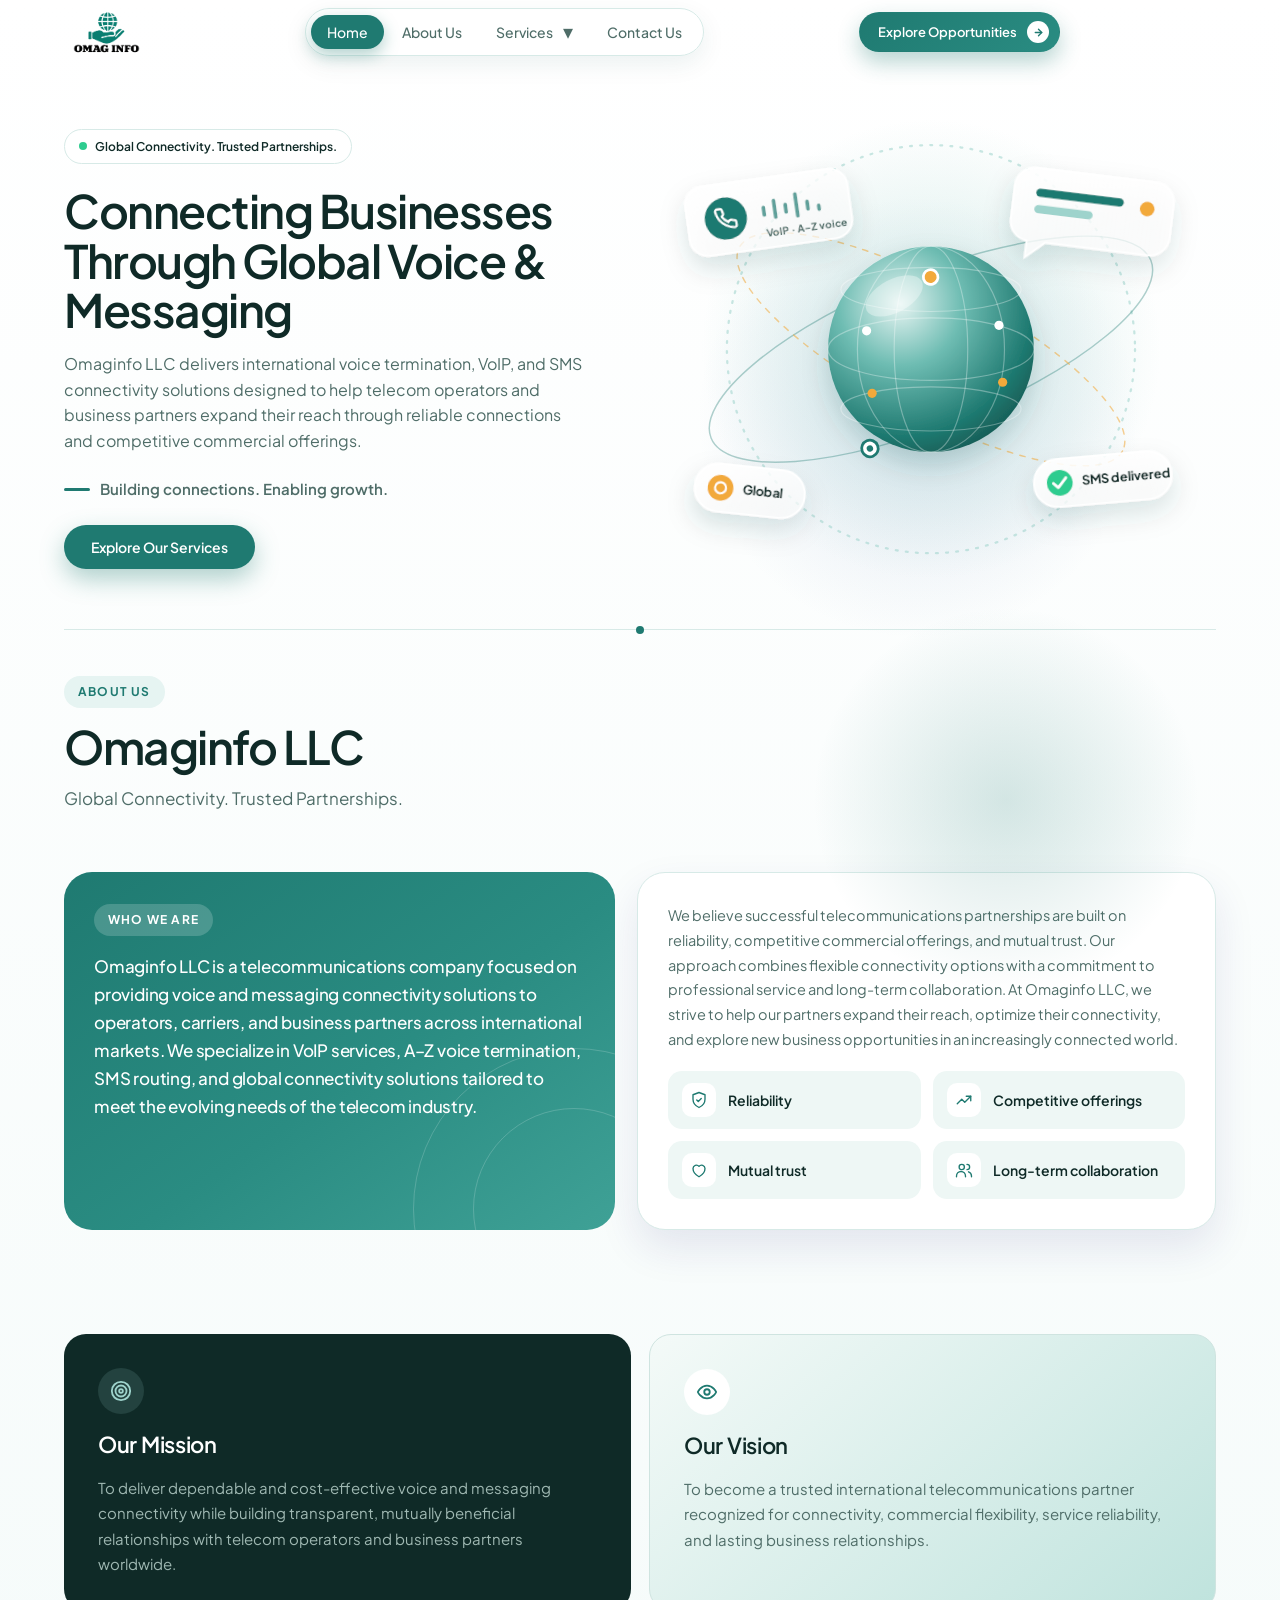
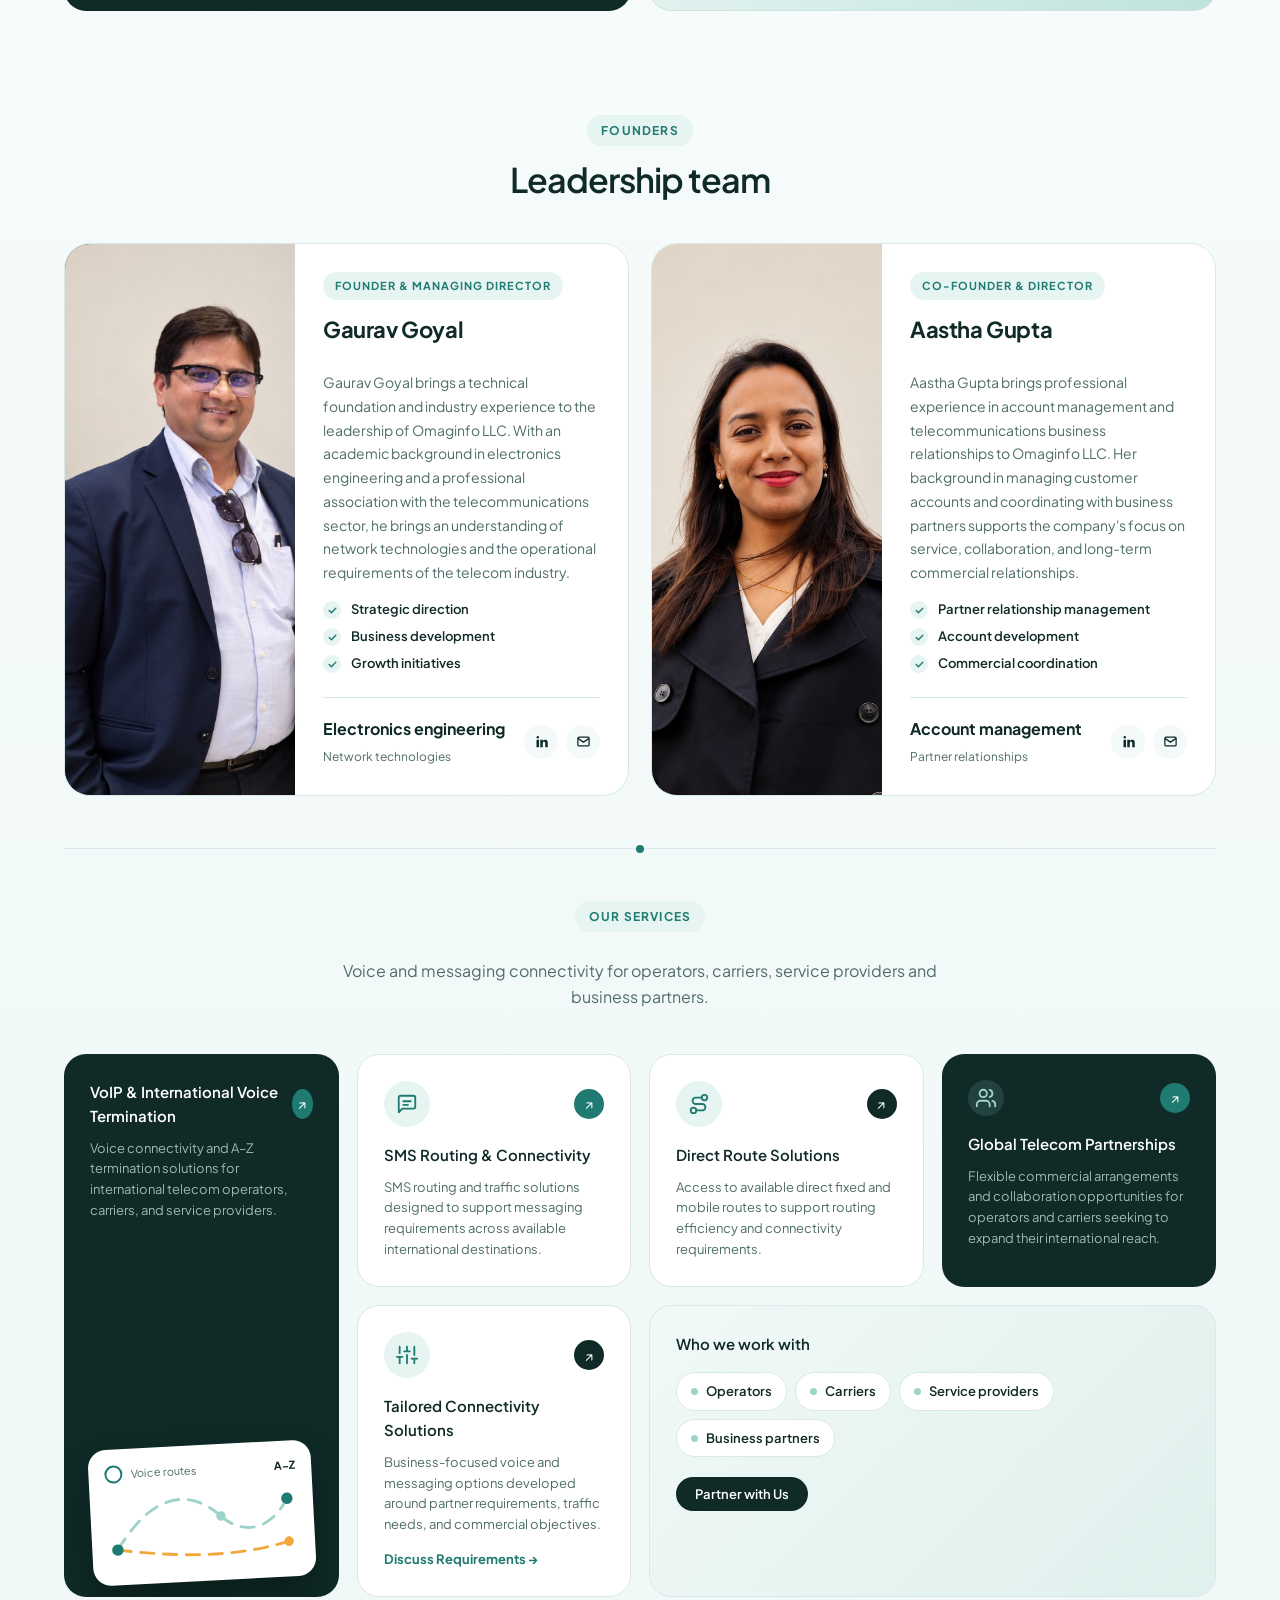
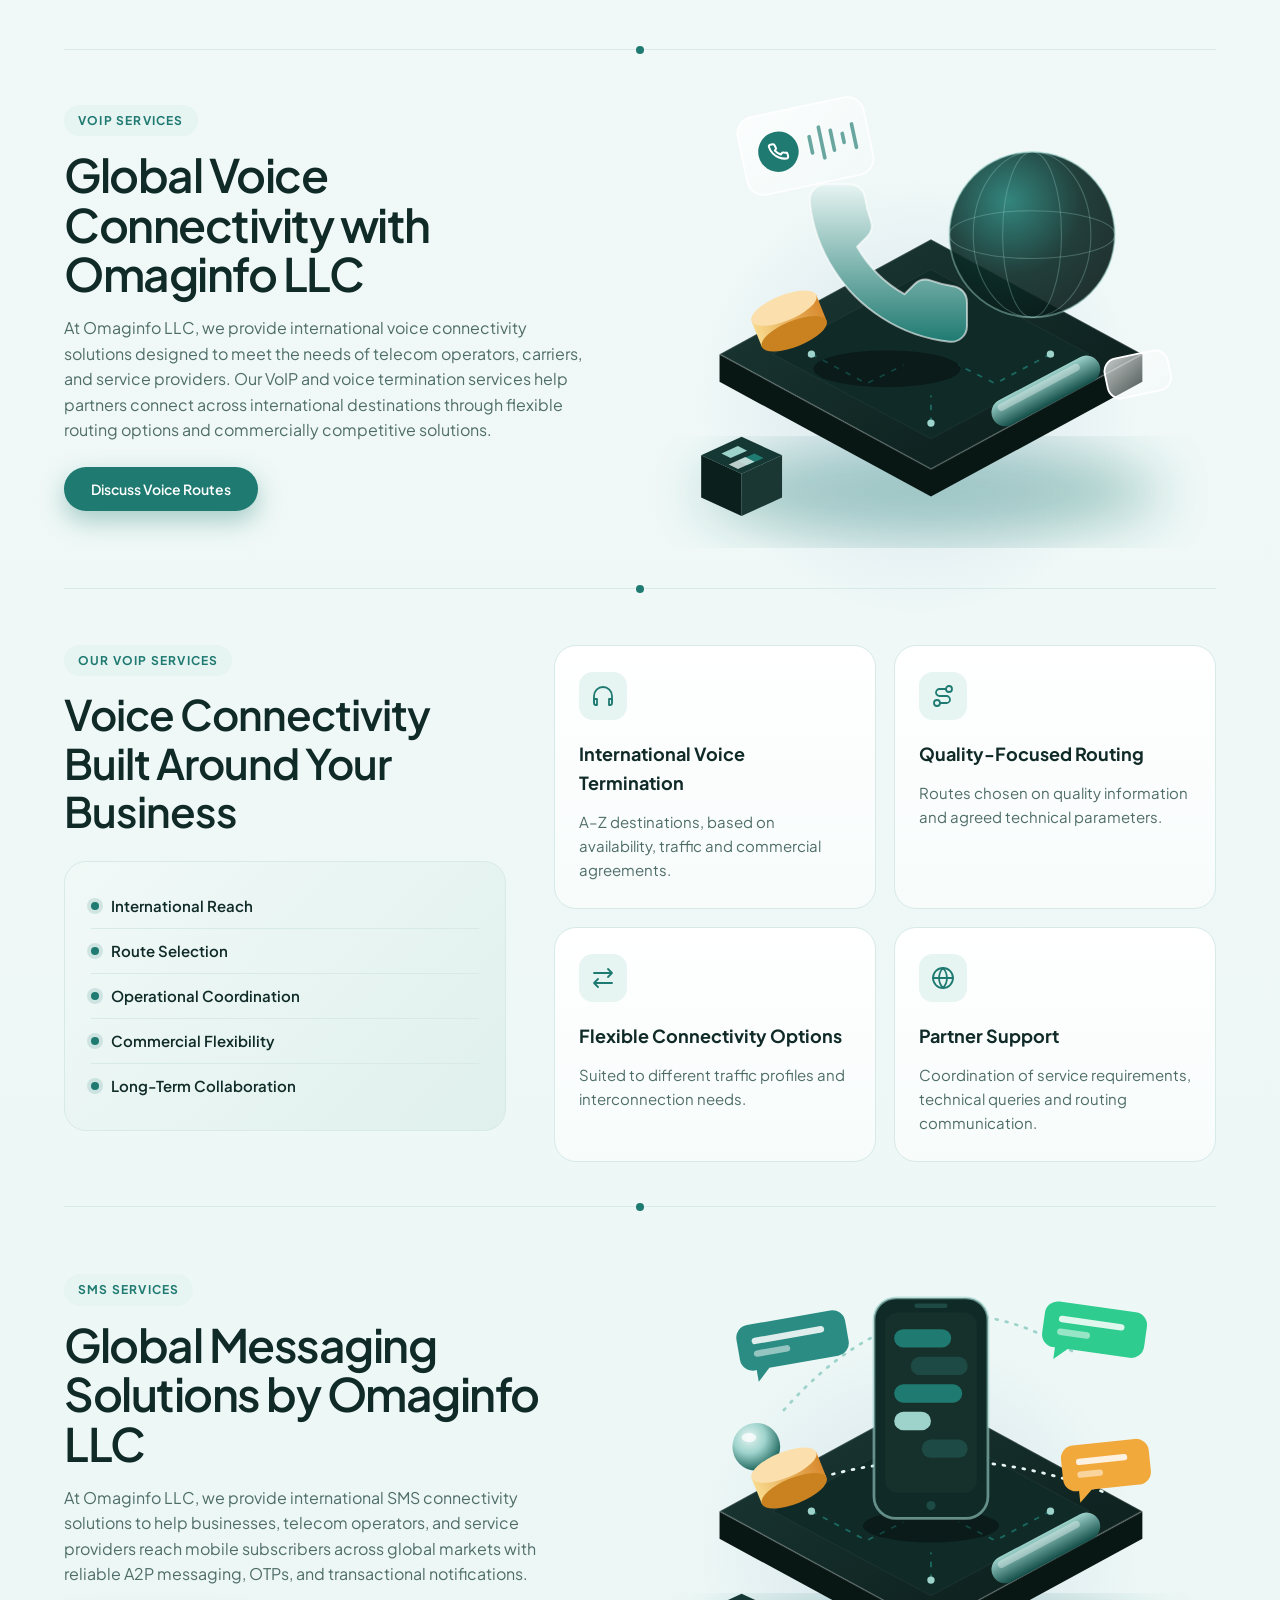
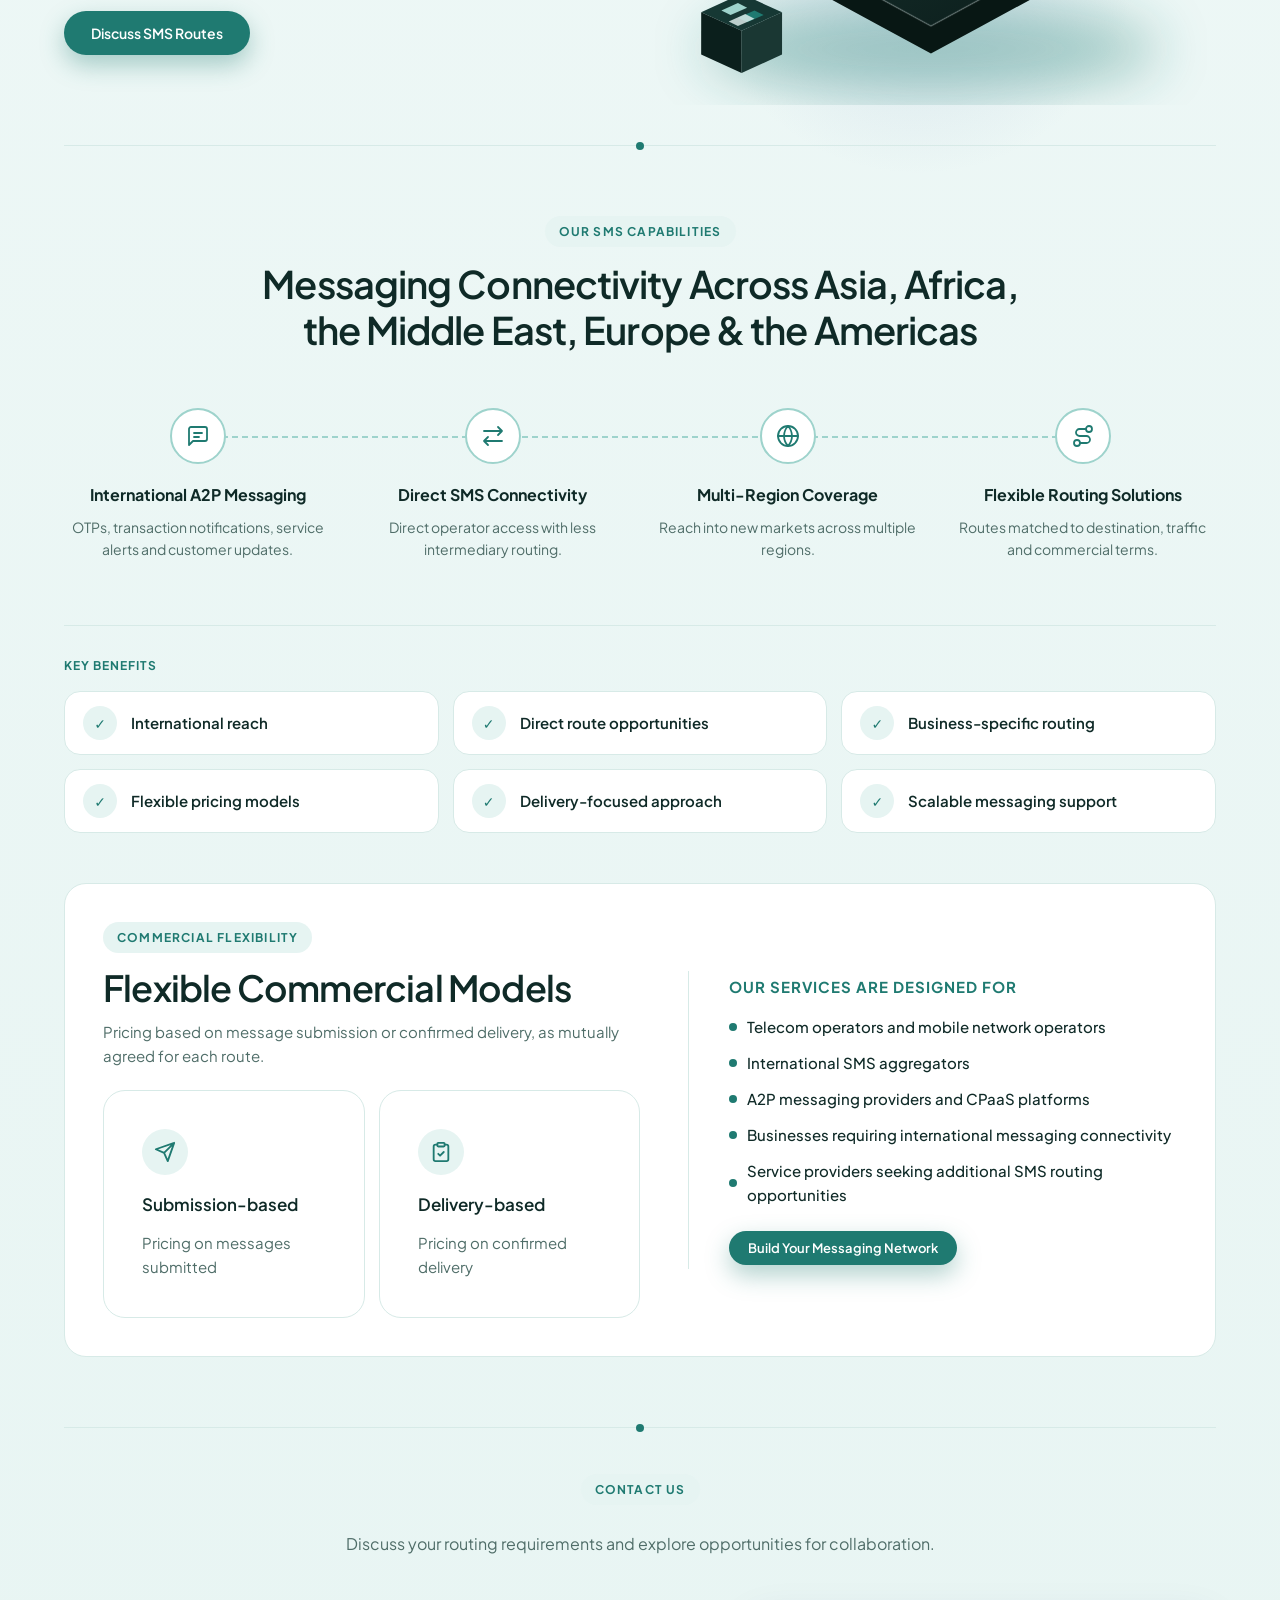
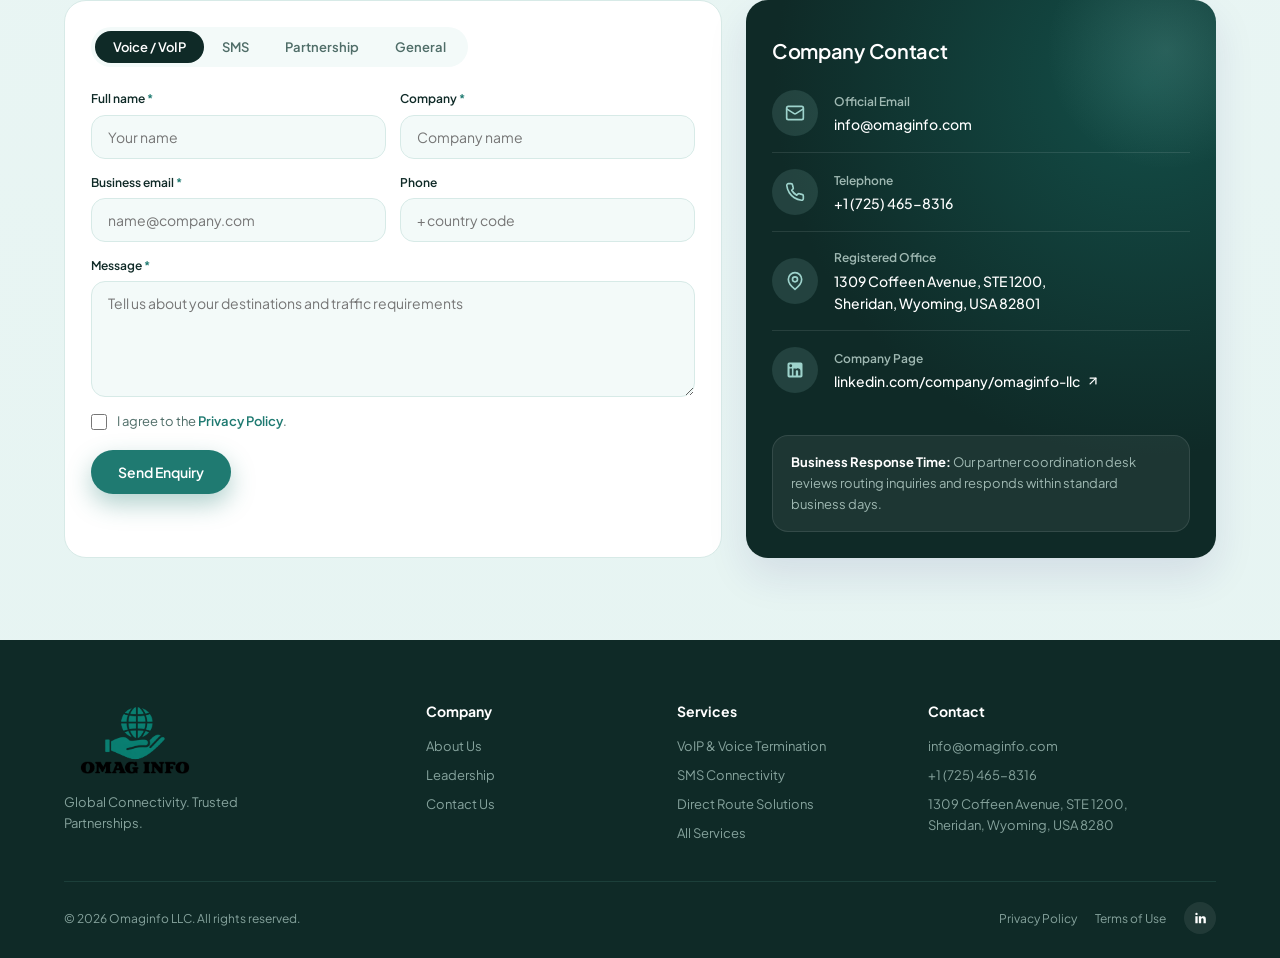
==== final_draft/Project1_Model1 - Copy/index.html @ 31cb563c "final draft" ====
<!DOCTYPE html>
<html lang="en">

<head>
  <meta charset="UTF-8" />
  <meta name="viewport" content="width=device-width, initial-scale=1.0" />
  <title>Omaginfo LLC | Global Voice &amp; Messaging Connectivity</title>
  <link rel="icon" type="image/png" href="assets/images/Omag_Logo.png" />
  <link rel="shortcut icon" type="image/png" href="assets/images/favicon.png" />
  <link rel="apple-touch-icon" href="assets/images/Omag_Logo.png" />
  <meta name="description"
    content="Omaginfo LLC delivers international voice termination, VoIP and SMS connectivity solutions for telecom operators, carriers and business partners." />
  <meta property="og:title" content="Omaginfo LLC | Global Voice &amp; Messaging Connectivity" />
  <meta property="og:description"
    content="International voice termination, VoIP and A2P SMS connectivity for operators, carriers and business partners." />
  <meta property="og:type" content="website" />
  <meta property="og:image" content="assets/images/Omag_Logo.png" />
  <link rel="preconnect" href="https://fonts.googleapis.com" />
  <link rel="preconnect" href="https://fonts.gstatic.com" crossorigin />
  <link href="https://fonts.googleapis.com/css2?family=Plus+Jakarta+Sans:wght@400;500;600;700;800&display=swap"
    rel="stylesheet" />
  <link rel="stylesheet" href="assets/css/style.css" />
</head>

<body>
  <div id="scrollBar" aria-hidden="true"></div>
  <div class="page">
    <header class="navbar" id="navbar">
      <a href="#home" class="logo" aria-label="Omaginfo LLC home">
        <img src="assets/images/Omag_Logo.png" alt="Omaginfo LLC" class="logo-img" />
      </a>
      <nav class="nav-links" id="navLinks" aria-label="Main">
        <a href="#home">Home</a>
        <a href="#about">About Us</a>
        <div class="nav-dd">
          <div class="dd-row"><a href="#services">Services</a><button class="dd-toggle" type="button"
              aria-expanded="false" aria-label="Show services menu">▾</button></div>
          <div class="dd-menu">
            <a href="#voip"><span class="ico-c "><svg viewBox="0 0 24 24" fill="none" stroke="currentColor"
                  stroke-width="2" stroke-linecap="round" stroke-linejoin="round" aria-hidden="true">
                  <path
                    d="M22 16.92v3a2 2 0 0 1-2.18 2 19.79 19.79 0 0 1-8.63-3.07 19.5 19.5 0 0 1-6-6 19.79 19.79 0 0 1-3.07-8.67A2 2 0 0 1 4.11 2h3a2 2 0 0 1 2 1.72c.13.96.36 1.9.7 2.81a2 2 0 0 1-.45 2.11L8.09 9.91a16 16 0 0 0 6 6l1.27-1.27a2 2 0 0 1 2.11-.45c.91.34 1.85.57 2.81.7A2 2 0 0 1 22 16.92z" />
                </svg></span>VoIP &amp; Voice Termination</a>
            <a href="#sms"><span class="ico-c "><svg viewBox="0 0 24 24" fill="none" stroke="currentColor"
                  stroke-width="2" stroke-linecap="round" stroke-linejoin="round" aria-hidden="true">
                  <path d="M21 15a2 2 0 0 1-2 2H7l-4 4V5a2 2 0 0 1 2-2h14a2 2 0 0 1 2 2z" />
                  <path d="M8 9h8M8 13h5" />
                </svg></span>SMS Connectivity</a>
            <a href="#services" class="all">All services →</a>
          </div>
        </div>
        <a href="#contact">Contact Us</a>
        <div class="nav-actions-mobile">
          <a href="#contact" data-enquiry="partnership" class="btn btn-dark">Partner with Us</a>
        </div>
      </nav>
      <div class="nav-actions">
        <a href="#contact" data-enquiry="partnership" class="btn btn-dark">Explore Opportunities</a>
      </div>
      <button class="hamburger" id="hamburger" aria-label="Toggle menu" aria-expanded="false" aria-controls="navLinks">
        <span></span><span></span><span></span>
      </button>
    </header>
    <div class="page-sec" data-nav="home">
      <section class="hero" id="home">
        <div class="hero-text reveal">
          <span class="pill-tag"><i class="live-dot"></i> Global Connectivity. Trusted Partnerships.</span>
          <h1>Connecting Businesses Through Global Voice &amp; Messaging</h1>
          <p class="hero-lead">Omaginfo LLC delivers international voice termination, VoIP, and SMS connectivity
            solutions designed to help telecom operators and business partners expand their reach through reliable
            connections and competitive commercial offerings.</p>
          <p class="hero-tagline">Building connections. Enabling growth.</p>
          <div class="hero-cta">
            <a href="#services" class="btn btn-purple">Explore Our Services</a>
          </div>
        </div>
        <div class="hero-art reveal" id="heroArt">
          <svg viewBox="0 0 620 540" xmlns="http://www.w3.org/2000/svg" role="img"
            aria-label="Globe with orbiting voice and messaging connections">
            <defs>
              <radialGradient id="hvBlob" cx=".5" cy=".5" r=".5">
                <stop offset="0" stop-color="#9ED3CC" stop-opacity=".45" />
                <stop offset="1" stop-color="#9ED3CC" stop-opacity="0" />
              </radialGradient>
              <radialGradient id="hvSphere" cx=".35" cy=".28" r=".85">
                <stop offset="0" stop-color="#E6F4F2" />
                <stop offset=".35" stop-color="#6FBDB3" />
                <stop offset=".75" stop-color="#1F7A71" />
                <stop offset="1" stop-color="#134E48" />
              </radialGradient>
              <linearGradient id="hvGlass" x1="0" y1="0" x2="1" y2="1">
                <stop offset="0" stop-color="#fff" stop-opacity=".95" />
                <stop offset="1" stop-color="#fff" stop-opacity=".6" />
              </linearGradient>
              <filter id="hvShadowS" x="-30%" y="-30%" width="160%" height="170%">
                <feDropShadow dx="0" dy="14" stdDeviation="14" flood-color="#134E48" flood-opacity=".18" />
              </filter>
              <filter id="hvShadow" filterUnits="userSpaceOnUse" x="-80" y="-80" width="360" height="280">
                <feDropShadow dx="0" dy="14" stdDeviation="14" flood-color="#134E48" flood-opacity=".18" />
              </filter>
            </defs>
            <circle cx="310" cy="270" r="250" fill="url(#hvBlob)" />
            <g data-depth="6" fill="none" stroke-linecap="round">
              <circle cx="310" cy="270" r="222" stroke="#9ED3CC" stroke-opacity=".55" stroke-dasharray="2 9"
                stroke-width="2.5" />
              <g transform="translate(310 270) rotate(-22)">
                <ellipse rx="258" ry="82" stroke="#1F7A71" stroke-opacity=".35" stroke-width="1.6" />
              </g>
              <g transform="translate(310 270) rotate(28)">
                <ellipse rx="236" ry="70" stroke="#F2A93B" stroke-opacity=".55" stroke-width="1.6"
                  stroke-dasharray="6 8" />
              </g>
            </g>
            <g data-depth="12">
              <circle cx="310" cy="270" r="112" fill="url(#hvSphere)" filter="url(#hvShadowS)" />
              <g fill="none" stroke="#fff" stroke-opacity=".32" stroke-width="1.3">
                <ellipse cx="310" cy="270" rx="40" ry="112" />
                <ellipse cx="310" cy="270" rx="80" ry="112" />
                <ellipse cx="310" cy="270" rx="112" ry="34" />
                <ellipse cx="310" cy="205" rx="98" ry="24" />
                <ellipse cx="310" cy="335" rx="98" ry="24" />
              </g>
              <ellipse cx="270" cy="212" rx="34" ry="18" fill="#fff" opacity=".35" transform="rotate(-28 270 212)" />
              <g fill="none" stroke-width="3" stroke-linecap="round">
                <path class="arc" d="M240 250 Q 310 160 384 244" stroke="#fff" />
                <path class="arc a2" d="M246 318 Q 316 258 388 306" stroke="#F2A93B" />
              </g>
              <g fill="#fff">
                <circle cx="240" cy="250" r="5" />
                <circle cx="384" cy="244" r="5" />
              </g>
              <g fill="#F2A93B">
                <circle cx="246" cy="318" r="5" />
                <circle cx="388" cy="306" r="5" />
              </g>
            </g>
            <g transform="translate(310 270) rotate(-22)">
              <path id="hvOrbA" d="M-258,0 a258,82 0 1,0 516,0 a258,82 0 1,0 -516,0" fill="none" />
              <g>
                <circle r="9" fill="#fff" stroke="#1F7A71" stroke-width="3" />
                <circle r="3.5" fill="#1F7A71" />
                <animateMotion dur="16s" repeatCount="indefinite">
                  <mpath href="#hvOrbA" />
                </animateMotion>
              </g>
            </g>
            <g transform="translate(310 270) rotate(28)">
              <path id="hvOrbB" d="M-236,0 a236,70 0 1,1 472,0 a236,70 0 1,1 -472,0" fill="none" />
              <g>
                <circle r="8" fill="#F2A93B" stroke="#fff" stroke-width="3" />
                <animateMotion dur="12s" repeatCount="indefinite">
                  <mpath href="#hvOrbB" />
                </animateMotion>
              </g>
            </g>
            <g data-depth="26">
              <g class="float f1">
                <g transform="translate(40 96) rotate(-8)" filter="url(#hvShadow)">
                  <rect width="178" height="76" rx="20" fill="url(#hvGlass)" stroke="#fff" stroke-width="2" />
                  <circle cx="42" cy="38" r="23" fill="#1F7A71" />
                  <g transform="translate(29 25) scale(1.08)" fill="none" stroke="#fff" stroke-width="2.2"
                    stroke-linecap="round" stroke-linejoin="round">
                    <path
                      d="M22 16.92v3a2 2 0 0 1-2.18 2 19.79 19.79 0 0 1-8.63-3.07 19.5 19.5 0 0 1-6-6 19.79 19.79 0 0 1-3.07-8.67A2 2 0 0 1 4.11 2h3a2 2 0 0 1 2 1.72c.13.96.36 1.9.7 2.81a2 2 0 0 1-.45 2.11L8.09 9.91a16 16 0 0 0 6 6l1.27-1.27a2 2 0 0 1 2.11-.45c.91.34 1.85.57 2.81.7A2 2 0 0 1 22 16.92z" />
                  </g>
                  <g stroke="#1F7A71" stroke-width="4" stroke-linecap="round" opacity=".7">
                    <path d="M84 40v-8M96 44V26M108 40v-8M120 46V22M132 40v-8M144 42v-4" />
                  </g>
                  <text x="84" y="64" font-size="11" font-family="Plus Jakarta Sans,Inter,sans-serif" font-weight="700"
                    fill="#4F6D68">VoIP · A–Z voice</text>
                </g>
              </g>
            </g>
            <g data-depth="30">
              <g class="float f3">
                <g transform="translate(404 70) rotate(7)" filter="url(#hvShadow)">
                  <path
                    d="M0 22a22 22 0 0 1 22-22h130a22 22 0 0 1 22 22v36a22 22 0 0 1-22 22H40l-20 18V80A22 22 0 0 1 0 58z"
                    fill="url(#hvGlass)" stroke="#fff" stroke-width="2" />
                  <rect x="24" y="22" width="96" height="9" rx="4.5" fill="#1F7A71" />
                  <rect x="24" y="40" width="64" height="9" rx="4.5" fill="#9ED3CC" />
                  <circle cx="146" cy="30" r="8" fill="#F2A93B" />
                </g>
              </g>
            </g>
            <g data-depth="22">
              <g class="float f2">
                <g transform="translate(420 392) rotate(-5)" filter="url(#hvShadow)">
                  <rect width="150" height="52" rx="26" fill="url(#hvGlass)" stroke="#fff" stroke-width="2" />
                  <circle cx="28" cy="26" r="14" fill="#2ecc8f" />
                  <path d="M21 26l5 5 9-10" fill="none" stroke="#fff" stroke-width="3" stroke-linecap="round"
                    stroke-linejoin="round" />
                  <text x="52" y="31" font-size="14" font-family="Plus Jakarta Sans,Inter,sans-serif" font-weight="700"
                    fill="#0F2A27">SMS delivered</text>
                </g>
              </g>
            </g>
            <g data-depth="18">
              <g class="float f4">
                <g transform="translate(56 392) rotate(6)" filter="url(#hvShadow)">
                  <rect width="120" height="52" rx="26" fill="url(#hvGlass)" stroke="#fff" stroke-width="2" />
                  <circle cx="28" cy="26" r="14" fill="#F2A93B" />
                  <circle cx="28" cy="26" r="6" fill="none" stroke="#fff" stroke-width="2.2" />
                  <text x="52" y="31" font-size="14" font-family="Plus Jakarta Sans,Inter,sans-serif" font-weight="700"
                    fill="#0F2A27">Global</text>
                </g>
              </g>
            </g>
          </svg>
        </div>
      </section>


    </div>
    <div class="page-sec" id="about" data-nav="about">
      <section class="page-head reveal">
        <span class="eyebrow">About Us</span>
        <h2 class="h1">Omaginfo LLC</h2>
        <p class="tagline">Global Connectivity. Trusted Partnerships.</p>
      </section>

      <section class="about about--tight">
        <div class="ab-grid">
          <div class="ab-feature reveal from-left">
            <span class="ab-kicker">Who we are</span>
            <p class="ab-lead">Omaginfo LLC is a telecommunications company focused on providing voice and messaging
              connectivity solutions to operators, carriers, and business partners across international markets. We
              specialize in VoIP services, A–Z voice termination, SMS routing, and global connectivity solutions
              tailored to meet the evolving needs of the telecom industry.</p>
          </div>
          <div class="ab-panel reveal from-right">
            <p>We believe successful telecommunications partnerships are built on reliability, competitive commercial
              offerings, and mutual trust. Our approach combines flexible connectivity options with a commitment to
              professional service and long-term collaboration. At Omaginfo LLC, we strive to help our partners expand
              their reach, optimize their connectivity, and explore new business opportunities in an increasingly
              connected world.</p>
            <ul class="ab-vals">
              <li><span class="ab-ico"><svg viewBox="0 0 24 24" fill="none" stroke="currentColor" stroke-width="1.8"
                    stroke-linecap="round" stroke-linejoin="round" aria-hidden="true">
                    <path d="M12 2l8 3v6c0 5-3.5 9-8 11-4.5-2-8-6-8-11V5z" />
                    <path d="M9 12l2 2 4-4" />
                  </svg></span>Reliability</li>
              <li><span class="ab-ico"><svg viewBox="0 0 24 24" fill="none" stroke="currentColor" stroke-width="1.8"
                    stroke-linecap="round" stroke-linejoin="round" aria-hidden="true">
                    <path d="M3 17l6-6 4 4 8-8" />
                    <path d="M15 7h6v6" />
                  </svg></span>Competitive offerings</li>
              <li><span class="ab-ico"><svg viewBox="0 0 24 24" fill="none" stroke="currentColor" stroke-width="1.8"
                    stroke-linecap="round" stroke-linejoin="round" aria-hidden="true">
                    <path d="M12 21s-8-4.5-8-11a4.5 4.5 0 0 1 8-2.8A4.5 4.5 0 0 1 20 10c0 6.5-8 11-8 11z" />
                  </svg></span>Mutual trust</li>
              <li><span class="ab-ico"><svg viewBox="0 0 24 24" fill="none" stroke="currentColor" stroke-width="1.8"
                    stroke-linecap="round" stroke-linejoin="round" aria-hidden="true">
                    <circle cx="9" cy="8" r="3.5" />
                    <path d="M2 21v-1a6 6 0 0 1 12 0v1" />
                    <path d="M16 4.5a3.5 3.5 0 0 1 0 7M22 21v-1a6 6 0 0 0-4-5.6" />
                  </svg></span>Long-term collaboration</li>
            </ul>
          </div>
        </div>
      </section>

      <section id="story">
        <div class="story mv-two">
          <div class="mv">
            <article class="card dark lg reveal">
              <span class="ico-c mint"><svg viewBox="0 0 24 24" fill="none" stroke="currentColor" stroke-width="2"
                  stroke-linecap="round" stroke-linejoin="round" aria-hidden="true">
                  <circle cx="12" cy="12" r="10" />
                  <circle cx="12" cy="12" r="6" />
                  <circle cx="12" cy="12" r="2" />
                </svg></span>
              <h3>Our Mission</h3>
              <p>To deliver dependable and cost-effective voice and messaging connectivity while building transparent,
                mutually beneficial relationships with telecom operators and business partners worldwide.</p>
            </article>
            <article class="card purple lg reveal">
              <span class="ico-c white"><svg viewBox="0 0 24 24" fill="none" stroke="currentColor" stroke-width="2"
                  stroke-linecap="round" stroke-linejoin="round" aria-hidden="true">
                  <path d="M2 12s3-7 10-7 10 7 10 7-3 7-10 7-10-7-10-7z" />
                  <circle cx="12" cy="12" r="3" />
                </svg></span>
              <h3>Our Vision</h3>
              <p>To become a trusted international telecommunications partner recognized for connectivity, commercial
                flexibility, service reliability, and lasting business relationships.</p>
            </article>
          </div>
        </div>
      </section>

      <section id="leadership">
        <div class="section-head reveal">
          <span class="eyebrow">Founders</span>
          <h2>Leadership team</h2>
        </div>
        <div class="founders">
          <article class="founder-card reveal">
            <div class="fc-photo fc-dark">
              <img src="assets/images/gaurav-goyal.jpg" alt="Gaurav Goyal - Founder &amp; Managing Director"
                loading="lazy" />
            </div>
            <div class="fc-body">
              <span class="role">Founder &amp; Managing Director</span>
              <h4>Gaurav Goyal</h4>
              <p>Gaurav Goyal brings a technical foundation and industry experience to the leadership of Omaginfo LLC.
                With an academic background in electronics engineering and a professional association with the
                telecommunications sector, he brings an understanding of network technologies and the operational
                requirements of the telecom industry.</p>
              <ul class="founder-checklist">
                <li><span class="chk-icon"><svg viewBox="0 0 20 20" fill="none" stroke="currentColor" stroke-width="2.5"
                      stroke-linecap="round" stroke-linejoin="round" aria-hidden="true">
                      <path d="M4 10l4 4 8-8" />
                    </svg></span>Strategic direction</li>
                <li><span class="chk-icon"><svg viewBox="0 0 20 20" fill="none" stroke="currentColor" stroke-width="2.5"
                      stroke-linecap="round" stroke-linejoin="round" aria-hidden="true">
                      <path d="M4 10l4 4 8-8" />
                    </svg></span>Business development</li>
                <li><span class="chk-icon"><svg viewBox="0 0 20 20" fill="none" stroke="currentColor" stroke-width="2.5"
                      stroke-linecap="round" stroke-linejoin="round" aria-hidden="true">
                      <path d="M4 10l4 4 8-8" />
                    </svg></span>Growth initiatives</li>
              </ul>
              <div class="fc-foot">
                <div class="fc-meta"><b>Electronics engineering</b><span>Network technologies</span></div>
                <div class="fc-social">
                  <a href="https://www.linkedin.com/company/omaginfo-llc" target="_blank" rel="noopener"
                    aria-label="Omaginfo LLC on LinkedIn"><svg viewBox="0 0 24 24" fill="currentColor"
                      aria-hidden="true">
                      <path
                        d="M4 9h4v12H4zM6 3a2 2 0 1 1 0 4 2 2 0 0 1 0-4zM10 9h4v2c.6-1 2-2 4-2 3 0 4 2 4 5v7h-4v-6c0-1.5-.5-2.5-2-2.5S14 13.5 14 15v6h-4z" />
                    </svg></a>
                  <a href="mailto:info@omaginfo.com" aria-label="Email Omaginfo LLC"><svg viewBox="0 0 24 24"
                      fill="none" stroke="currentColor" stroke-width="2" aria-hidden="true">
                      <rect x="3" y="5" width="18" height="14" rx="2" />
                      <path d="m3 7 9 6 9-6" />
                    </svg></a>
                </div>
              </div>
            </div>
          </article>
          <article class="founder-card reveal">
            <div class="fc-photo fc-light">
              <img src="assets/images/aastha-gupta.jpg" alt="Aastha Gupta - Co-founder &amp; Director" loading="lazy" />
            </div>
            <div class="fc-body">
              <span class="role">Co-founder &amp; Director</span>
              <h4>Aastha Gupta</h4>
              <p>Aastha Gupta brings professional experience in account management and telecommunications business
                relationships to Omaginfo LLC. Her background in managing customer accounts and coordinating with
                business partners supports the company's focus on service, collaboration, and long-term commercial
                relationships.</p>
              <ul class="founder-checklist">
                <li><span class="chk-icon"><svg viewBox="0 0 20 20" fill="none" stroke="currentColor" stroke-width="2.5"
                      stroke-linecap="round" stroke-linejoin="round" aria-hidden="true">
                      <path d="M4 10l4 4 8-8" />
                    </svg></span>Partner relationship management</li>
                <li><span class="chk-icon"><svg viewBox="0 0 20 20" fill="none" stroke="currentColor" stroke-width="2.5"
                      stroke-linecap="round" stroke-linejoin="round" aria-hidden="true">
                      <path d="M4 10l4 4 8-8" />
                    </svg></span>Account development</li>
                <li><span class="chk-icon"><svg viewBox="0 0 20 20" fill="none" stroke="currentColor" stroke-width="2.5"
                      stroke-linecap="round" stroke-linejoin="round" aria-hidden="true">
                      <path d="M4 10l4 4 8-8" />
                    </svg></span>Commercial coordination</li>
              </ul>
              <div class="fc-foot">
                <div class="fc-meta"><b>Account management</b><span>Partner relationships</span></div>
                <div class="fc-social">
                  <a href="https://www.linkedin.com/company/omaginfo-llc" target="_blank" rel="noopener"
                    aria-label="Omaginfo LLC on LinkedIn"><svg viewBox="0 0 24 24" fill="currentColor"
                      aria-hidden="true">
                      <path
                        d="M4 9h4v12H4zM6 3a2 2 0 1 1 0 4 2 2 0 0 1 0-4zM10 9h4v2c.6-1 2-2 4-2 3 0 4 2 4 5v7h-4v-6c0-1.5-.5-2.5-2-2.5S14 13.5 14 15v6h-4z" />
                    </svg></a>
                  <a href="mailto:info@omaginfo.com" aria-label="Email Omaginfo LLC"><svg viewBox="0 0 24 24"
                      fill="none" stroke="currentColor" stroke-width="2" aria-hidden="true">
                      <rect x="3" y="5" width="18" height="14" rx="2" />
                      <path d="m3 7 9 6 9-6" />
                    </svg></a>
                </div>
              </div>
            </div>
          </article>
        </div>
      </section>
    </div>
    <div class="page-sec" data-nav="services">
      <section class="services" id="services">
        <div class="section-head reveal">
          <span class="eyebrow">Our Services</span>
          <p>Voice and messaging connectivity for operators, carriers, service providers and business partners.</p>
        </div>
        <div class="bento">
          <a href="#voip" class="card dark b-tall reveal">
            <div class="card-top">
              <h4>VoIP &amp; International Voice Termination</h4><span class="ic-btn purple">↗</span>
            </div>
            <p>Voice connectivity and A–Z termination solutions for international telecom operators, carriers, and
              service providers.</p>
            <div class="float-panel route-panel">
              <div class="fp-head"><span class="fp-dot"></span> Voice routes <b>A–Z</b></div>
              <svg viewBox="0 0 200 90" aria-hidden="true">
                <g fill="none" stroke-width="3" stroke-linecap="round">
                  <path class="flow" d="M10 70 C50 10 90 10 120 40" stroke="#9ED3CC" />
                  <path class="flow f-2" d="M120 40 C140 60 170 60 190 25" stroke="#9ED3CC" />
                  <path class="flow" d="M10 70 C70 80 130 85 190 70" stroke="#F2A93B" />
                </g>
                <circle cx="10" cy="70" r="6" fill="#1F7A71" />
                <circle cx="120" cy="40" r="5" fill="#9ED3CC" />
                <circle cx="190" cy="25" r="6" fill="#1F7A71" />
                <circle cx="190" cy="70" r="5" fill="#F2A93B" />
              </svg>
            </div>
          </a>
          <a href="#sms" class="card light reveal">
            <div class="card-top"><span class="ico-c "><svg viewBox="0 0 24 24" fill="none" stroke="currentColor"
                  stroke-width="2" stroke-linecap="round" stroke-linejoin="round" aria-hidden="true">
                  <path d="M21 15a2 2 0 0 1-2 2H7l-4 4V5a2 2 0 0 1 2-2h14a2 2 0 0 1 2 2z" />
                  <path d="M8 9h8M8 13h5" />
                </svg></span><span class="ic-btn purple">↗</span></div>
            <h4 class="h4-spaced">SMS Routing &amp; Connectivity</h4>
            <p>SMS routing and traffic solutions designed to support messaging requirements across available
              international destinations.</p>
          </a>
          <a href="#services" class="card light reveal">
            <div class="card-top"><span class="ico-c "><svg viewBox="0 0 24 24" fill="none" stroke="currentColor"
                  stroke-width="2" stroke-linecap="round" stroke-linejoin="round" aria-hidden="true">
                  <circle cx="6" cy="19" r="3" />
                  <circle cx="18" cy="5" r="3" />
                  <path d="M9 19h6.5a3.5 3.5 0 0 0 0-7h-7a3.5 3.5 0 0 1 0-7H15" />
                </svg></span><span class="ic-btn dark">↗</span></div>
            <h4 class="h4-spaced">Direct Route Solutions</h4>
            <p>Access to available direct fixed and mobile routes to support routing efficiency and connectivity
              requirements.</p>
          </a>
          <a href="#contact" data-enquiry="partnership" class="card dark reveal">
            <div class="card-top"><span class="ico-c "><svg viewBox="0 0 24 24" fill="none" stroke="currentColor"
                  stroke-width="2" stroke-linecap="round" stroke-linejoin="round" aria-hidden="true">
                  <path d="M16 21v-2a4 4 0 0 0-4-4H6a4 4 0 0 0-4 4v2" />
                  <circle cx="9" cy="7" r="4" />
                  <path d="M22 21v-2a4 4 0 0 0-3-3.87M16 3.13a4 4 0 0 1 0 7.75" />
                </svg></span><span class="ic-btn purple">↗</span></div>
            <h4 class="h4-spaced">Global Telecom Partnerships</h4>
            <p>Flexible commercial arrangements and collaboration opportunities for operators and carriers seeking to
              expand their international reach.</p>
          </a>
          <a href="#contact" data-enquiry="general" class="card light reveal">
            <div class="card-top"><span class="ico-c "><svg viewBox="0 0 24 24" fill="none" stroke="currentColor"
                  stroke-width="2" stroke-linecap="round" stroke-linejoin="round" aria-hidden="true">
                  <path d="M4 21v-7M4 10V3M12 21v-9M12 8V3M20 21v-5M20 12V3M1 14h6M9 8h6M17 16h6" />
                </svg></span><span class="ic-btn dark">↗</span></div>
            <h4 class="h4-spaced">Tailored Connectivity Solutions</h4>
            <p>Business-focused voice and messaging options developed around partner requirements, traffic needs, and
              commercial objectives.</p>
            <span class="more">Discuss Requirements →</span>
          </a>
          <article class="card soft b-wide reveal">
            <div class="card-top">
              <h4>Who we work with</h4>
            </div>
            <div class="who-list">
              <span class="chip"><i></i>Operators</span><span class="chip"><i></i>Carriers</span>
              <span class="chip"><i></i>Service providers</span><span class="chip"><i></i>Business partners</span>
            </div>
            <div class="btn-row"><a href="#contact" data-enquiry="partnership" class="btn btn-dark btn-sm">Partner with
                Us</a></div>
          </article>
        </div>
      </section>
    </div>
    <div class="page-sec" id="voip" data-nav="services">
      <section class="hero sub">
        <div class="hero-text reveal">
          <span class="eyebrow">VoIP Services</span>
          <h2 class="h1">Global Voice Connectivity with Omaginfo LLC</h2>
          <p class="hero-lead">At Omaginfo LLC, we provide international voice connectivity solutions designed to meet
            the needs of telecom operators, carriers, and service providers. Our VoIP and voice termination services
            help partners connect across international destinations through flexible routing options and commercially
            competitive solutions.</p>
          <div class="hero-cta">
            <a href="#contact" data-enquiry="voice" class="btn btn-purple">Discuss Voice Routes</a>
          </div>
        </div>
        <div class="hero-art reveal">
          <svg viewBox="0 0 620 540" xmlns="http://www.w3.org/2000/svg" role="img"
            aria-label="Phone handset with voice waves travelling along global routes">
            <defs>
              <linearGradient id="platTop" x1="0" y1="0" x2="1" y2="1">
                <stop offset="0" stop-color="#1C3B37" />
                <stop offset="1" stop-color="#0A1A18" />
              </linearGradient>
              <linearGradient id="purpleG" x1="0" y1="0" x2="0" y2="1">
                <stop offset="0" stop-color="#E6F4F2" />
                <stop offset="1" stop-color="#1F7A71" />
              </linearGradient>
              <linearGradient id="glassG" x1="0" y1="0" x2="1" y2="1">
                <stop offset="0" stop-color="#ffffff" stop-opacity=".75" />
                <stop offset="1" stop-color="#ffffff" stop-opacity=".12" />
              </linearGradient>
              <linearGradient id="peachG" x1="0" y1="0" x2="1" y2="0">
                <stop offset="0" stop-color="#F8D98C" />
                <stop offset="1" stop-color="#D98A2E" />
              </linearGradient>
              <linearGradient id="mintG" x1="0" y1="0" x2="0" y2="1">
                <stop offset="0" stop-color="#9ED3CC" />
                <stop offset="1" stop-color="#134E48" />
              </linearGradient>
              <radialGradient id="sphereG" cx=".35" cy=".3" r=".75">
                <stop offset="0" stop-color="#E6F4F2" />
                <stop offset=".45" stop-color="#9ED3CC" />
                <stop offset="1" stop-color="#115C53" />
              </radialGradient>
              <radialGradient id="heroGlobe" cx=".36" cy=".3" r=".8">
                <stop offset="0" stop-color="#1F7A71" />
                <stop offset=".55" stop-color="#0C2B27" />
                <stop offset="1" stop-color="#0A1A18" />
              </radialGradient>
              <filter id="blur30">
                <feGaussianBlur stdDeviation="30" />
              </filter>
              <filter id="glow">
                <feGaussianBlur stdDeviation="4" result="b" />
                <feMerge>
                  <feMergeNode in="b" />
                  <feMergeNode in="SourceGraphic" />
                </feMerge>
              </filter>
            </defs>
            <ellipse cx="310" cy="470" rx="250" ry="50" fill="#1F7A71" opacity=".35" filter="url(#blur30)" />
            <g data-depth="6">
              <polygon points="80,320 310,445 540,320 540,350 310,475 80,350" fill="#081714" />
              <polygon points="310,195 540,320 310,445 80,320" fill="url(#platTop)" />
              <polygon points="310,195 540,320 310,445 80,320" fill="none" stroke="#ffffff" stroke-opacity=".18"
                stroke-width="2" />
              <polygon points="310,228 482,320 310,412 138,320" fill="#0F2A27" stroke="#fff" stroke-opacity=".06" />
              <g stroke="#1F7A71" stroke-width="2" fill="none" opacity=".8" class="circuit">
                <path d="M180 320 L240 352 L280 332" />
                <path d="M440 320 L380 352 L340 332" />
                <path d="M310 395 L310 365" />
              </g>
              <circle cx="180" cy="320" r="4" fill="#9ED3CC" />
              <circle cx="440" cy="320" r="4" fill="#9ED3CC" />
              <circle cx="310" cy="395" r="4" fill="#9ED3CC" />
            </g>
            <g data-depth="12">
              <circle cx="420" cy="190" r="90" fill="url(#heroGlobe)" opacity=".9" stroke="#9ED3CC" stroke-opacity=".5"
                stroke-width="2" />
              <g fill="none" stroke="#9ED3CC" stroke-opacity=".3" stroke-width="1.2">
                <ellipse cx="420" cy="190" rx="32" ry="90" />
                <ellipse cx="420" cy="190" rx="64" ry="90" />
                <ellipse cx="420" cy="190" rx="90" ry="26" />
              </g>
              <path class="arc" d="M360 160 Q 420 90 482 170" fill="none" stroke="#9ED3CC" stroke-width="3"
                stroke-linecap="round" />
              <path class="arc a2" d="M370 236 Q 430 180 486 222" fill="none" stroke="#F2A93B" stroke-width="3"
                stroke-linecap="round" />
            </g>
            <g data-depth="20">
              <ellipse cx="262" cy="336" rx="80" ry="20" fill="#000" opacity=".35" />
              <g transform="translate(160 118) scale(8.6)" fill="url(#purpleG)" stroke="#fff" stroke-opacity=".6"
                stroke-width=".25" stroke-linejoin="round">
                <path
                  d="M22 16.92v3a2 2 0 0 1-2.18 2 19.79 19.79 0 0 1-8.63-3.07 19.5 19.5 0 0 1-6-6 19.79 19.79 0 0 1-3.07-8.67A2 2 0 0 1 4.11 2h3a2 2 0 0 1 2 1.72c.13.96.36 1.9.7 2.81a2 2 0 0 1-.45 2.11L8.09 9.91a16 16 0 0 0 6 6l1.27-1.27a2 2 0 0 1 2.11-.45c.91.34 1.85.57 2.81.7A2 2 0 0 1 22 16.92z" />
              </g>
              <g fill="none" stroke="#1F7A71" stroke-width="5" stroke-linecap="round">
                <path class="wave w1" d="M330 120 A34 34 0 0 1 364 154" />
                <path class="wave w2" d="M330 92 A62 62 0 0 1 392 154" />
                <path class="wave w3" d="M330 64 A90 90 0 0 1 420 154" />
              </g>
            </g>
            <g data-depth="26">
              <g class="float f1">
                <g transform="translate(96 66) rotate(-12)">
                  <rect width="140" height="86" rx="18" fill="url(#glassG)" stroke="#fff" stroke-opacity=".9"
                    stroke-width="2" />
                  <circle cx="40" cy="43" r="22" fill="#1F7A71" />
                  <g transform="translate(29 32) scale(.92)" fill="none" stroke="#fff" stroke-width="2.4"
                    stroke-linecap="round" stroke-linejoin="round">
                    <path
                      d="M22 16.92v3a2 2 0 0 1-2.18 2 19.79 19.79 0 0 1-8.63-3.07 19.5 19.5 0 0 1-6-6 19.79 19.79 0 0 1-3.07-8.67A2 2 0 0 1 4.11 2h3a2 2 0 0 1 2 1.72c.13.96.36 1.9.7 2.81a2 2 0 0 1-.45 2.11L8.09 9.91a16 16 0 0 0 6 6l1.27-1.27a2 2 0 0 1 2.11-.45c.91.34 1.85.57 2.81.7A2 2 0 0 1 22 16.92z" />
                  </g>
                  <g stroke="#1F7A71" stroke-width="4" stroke-linecap="round" opacity=".65">
                    <path d="M76 34v18M88 26v34M100 32v22M112 38v10M124 30v26" />
                  </g>
                </g>
              </g>
            </g>
            <g data-depth="34">
              <g class="float f4">
                <rect x="500" y="320" width="70" height="44" rx="14" fill="url(#glassG)" stroke="#fff" stroke-width="2"
                  transform="rotate(-12 535 342)" />
              </g>
            </g>
            <g data-depth="30">
              <g class="float f2">
                <g transform="translate(150 270) rotate(-22)">
                  <rect x="-38" y="0" width="76" height="30" fill="url(#peachG)" />
                  <ellipse cx="0" cy="30" rx="38" ry="14" fill="#C9821F" />
                  <ellipse cx="0" cy="0" rx="38" ry="14" fill="#FBE0AE" />
                </g>
              </g>
            </g>
            <g data-depth="36">
              <g class="float f3">
                <g transform="translate(60 410)">
                  <polygon points="0,20 44,0 88,20 44,40" fill="#163834" />
                  <polygon points="0,20 44,40 44,86 0,66" fill="#0B1F1C" />
                  <polygon points="44,40 88,20 88,66 44,86" fill="#1A3733" />
                  <polygon points="22,18 40,10 50,15 32,23" fill="#9ED3CC" />
                  <polygon points="40,26 58,18 68,23 50,31" fill="#1F7A71" />
                  <polygon points="30,30 48,22 58,27 40,35" fill="#E6F4F2" opacity=".8" />
                </g>
              </g>
            </g>
            <g data-depth="10">
              <rect x="370" y="345" width="130" height="30" rx="15" fill="url(#mintG)"
                transform="rotate(-28 435 360)" />
              <rect x="380" y="349" width="100" height="8" rx="4" fill="#fff" opacity=".35"
                transform="rotate(-28 435 360)" />
            </g>
          </svg>
        </div>
      </section>

    </div>
    <div class="page-sec" id="voip-services" data-nav="services">
      <section class="mini">
        <div class="reveal">
          <span class="eyebrow">Our VoIP Services</span>
          <h2>Voice Connectivity Built Around Your Business</h2>
        </div>
        <div class="svc-grid">
          <article class="svc-card reveal"><svg class="ico" viewBox="0 0 24 24" fill="none" stroke="currentColor"
              stroke-width="1.8" stroke-linecap="round" stroke-linejoin="round" aria-hidden="true">
              <path d="M3 18v-6a9 9 0 0 1 18 0v6" />
              <path d="M21 19a2 2 0 0 1-2 2h-1v-6h3zM3 19a2 2 0 0 0 2 2h1v-6H3z" />
            </svg>
            <h4>International Voice Termination</h4>
            <p>A–Z destinations, based on availability, traffic and commercial agreements.</p>
          </article>
          <article class="svc-card reveal"><svg class="ico" viewBox="0 0 24 24" fill="none" stroke="currentColor"
              stroke-width="1.8" stroke-linecap="round" stroke-linejoin="round" aria-hidden="true">
              <circle cx="6" cy="19" r="3" />
              <circle cx="18" cy="5" r="3" />
              <path d="M9 19h6.5a3.5 3.5 0 0 0 0-7h-7a3.5 3.5 0 0 1 0-7H15" />
            </svg>
            <h4>Quality-Focused Routing</h4>
            <p>Routes chosen on quality information and agreed technical parameters.</p>
          </article>
          <article class="svc-card reveal"><svg class="ico" viewBox="0 0 24 24" fill="none" stroke="currentColor"
              stroke-width="1.8" stroke-linecap="round" stroke-linejoin="round" aria-hidden="true">
              <path d="M17 3l4 4-4 4M3 7h18M7 21l-4-4 4-4M21 17H3" />
            </svg>
            <h4>Flexible Connectivity Options</h4>
            <p>Suited to different traffic profiles and interconnection needs.</p>
          </article>
          <article class="svc-card reveal"><svg class="ico" viewBox="0 0 24 24" fill="none" stroke="currentColor"
              stroke-width="1.8" stroke-linecap="round" stroke-linejoin="round" aria-hidden="true">
              <circle cx="12" cy="12" r="10" />
              <path
                d="M2 12h20M12 2a15.3 15.3 0 0 1 4 10 15.3 15.3 0 0 1-4 10 15.3 15.3 0 0 1-4-10 15.3 15.3 0 0 1 4-10z" />
            </svg>
            <h4>Partner Support</h4>
            <p>Coordination of service requirements, technical queries and routing communication.</p>
          </article>
        </div>
        <div class="steps reveal">
          <div><small>01</small>International Reach</div>
          <div><small>02</small>Route Selection</div>
          <div><small>03</small>Operational Coordination</div>
          <div><small>04</small>Commercial Flexibility</div>
          <div><small>05</small>Long-Term Collaboration</div>
        </div>
      </section>
    </div>
    <div class="page-sec" id="sms" data-nav="services">
      <section class="hero sub">
        <div class="hero-text reveal">
          <span class="eyebrow">SMS Services</span>
          <h2 class="h1">Global Messaging Solutions by Omaginfo LLC</h2>
          <p class="hero-lead">At Omaginfo LLC, we provide international SMS connectivity solutions to help businesses,
            telecom operators, and service providers reach mobile subscribers across global markets with reliable A2P
            messaging, OTPs, and transactional notifications.</p>
          <div class="hero-cta">
            <a href="#contact" data-enquiry="sms" class="btn btn-purple">Discuss SMS Routes</a>
          </div>
        </div>
        <div class="hero-art reveal">
          <svg viewBox="0 0 620 540" xmlns="http://www.w3.org/2000/svg" role="img"
            aria-label="Phone with message bubbles travelling between regions">
            <defs>
              <linearGradient id="platTop" x1="0" y1="0" x2="1" y2="1">
                <stop offset="0" stop-color="#1C3B37" />
                <stop offset="1" stop-color="#0A1A18" />
              </linearGradient>
              <linearGradient id="purpleG" x1="0" y1="0" x2="0" y2="1">
                <stop offset="0" stop-color="#E6F4F2" />
                <stop offset="1" stop-color="#1F7A71" />
              </linearGradient>
              <linearGradient id="glassG" x1="0" y1="0" x2="1" y2="1">
                <stop offset="0" stop-color="#ffffff" stop-opacity=".75" />
                <stop offset="1" stop-color="#ffffff" stop-opacity=".12" />
              </linearGradient>
              <linearGradient id="peachG" x1="0" y1="0" x2="1" y2="0">
                <stop offset="0" stop-color="#F8D98C" />
                <stop offset="1" stop-color="#D98A2E" />
              </linearGradient>
              <linearGradient id="mintG" x1="0" y1="0" x2="0" y2="1">
                <stop offset="0" stop-color="#9ED3CC" />
                <stop offset="1" stop-color="#134E48" />
              </linearGradient>
              <radialGradient id="sphereG" cx=".35" cy=".3" r=".75">
                <stop offset="0" stop-color="#E6F4F2" />
                <stop offset=".45" stop-color="#9ED3CC" />
                <stop offset="1" stop-color="#115C53" />
              </radialGradient>
              <radialGradient id="heroGlobe" cx=".36" cy=".3" r=".8">
                <stop offset="0" stop-color="#1F7A71" />
                <stop offset=".55" stop-color="#0C2B27" />
                <stop offset="1" stop-color="#0A1A18" />
              </radialGradient>
              <filter id="blur30">
                <feGaussianBlur stdDeviation="30" />
              </filter>
              <filter id="glow">
                <feGaussianBlur stdDeviation="4" result="b" />
                <feMerge>
                  <feMergeNode in="b" />
                  <feMergeNode in="SourceGraphic" />
                </feMerge>
              </filter>
            </defs>
            <ellipse cx="310" cy="470" rx="250" ry="50" fill="#1F7A71" opacity=".35" filter="url(#blur30)" />
            <g data-depth="6">
              <polygon points="80,320 310,445 540,320 540,350 310,475 80,350" fill="#081714" />
              <polygon points="310,195 540,320 310,445 80,320" fill="url(#platTop)" />
              <polygon points="310,195 540,320 310,445 80,320" fill="none" stroke="#ffffff" stroke-opacity=".18"
                stroke-width="2" />
              <polygon points="310,228 482,320 310,412 138,320" fill="#0F2A27" stroke="#fff" stroke-opacity=".06" />
              <g stroke="#1F7A71" stroke-width="2" fill="none" opacity=".8" class="circuit">
                <path d="M180 320 L240 352 L280 332" />
                <path d="M440 320 L380 352 L340 332" />
                <path d="M310 395 L310 365" />
              </g>
              <circle cx="180" cy="320" r="4" fill="#9ED3CC" />
              <circle cx="440" cy="320" r="4" fill="#9ED3CC" />
              <circle cx="310" cy="395" r="4" fill="#9ED3CC" />
            </g>
            <g data-depth="10" fill="none" stroke-width="3" stroke-linecap="round" stroke-dasharray="2 9">
              <path d="M150 210 Q 300 40 470 150" stroke="#9ED3CC" />
              <path d="M140 300 Q 320 230 500 300" stroke="#E6F4F2" />
            </g>
            <g data-depth="18">
              <ellipse cx="310" cy="336" rx="74" ry="18" fill="#000" opacity=".35" />
              <rect x="248" y="88" width="124" height="240" rx="24" fill="#0F2A27" stroke="#9ED3CC" stroke-opacity=".6"
                stroke-width="3" />
              <rect x="260" y="104" width="100" height="196" rx="14" fill="#16302C" />
              <rect x="292" y="94" width="36" height="5" rx="2.5" fill="#1D4A44" />
              <rect x="270" y="122" width="62" height="20" rx="10" fill="#1F7A71" />
              <rect x="288" y="152" width="62" height="20" rx="10" fill="#1D4A44" />
              <rect x="270" y="182" width="74" height="20" rx="10" fill="#1F7A71" />
              <rect x="270" y="212" width="40" height="20" rx="10" fill="#9ED3CC" />
              <rect x="300" y="242" width="50" height="20" rx="10" fill="#1D4A44" />
              <circle cx="310" cy="314" r="5" fill="#1D4A44" />
            </g>
            <g data-depth="26">
              <g class="float f1">
                <g transform="translate(96 120) rotate(-10)">
                  <path
                    d="M0 14a14 14 0 0 1 14-14h92a14 14 0 0 1 14 14v22a14 14 0 0 1-14 14H30l-14 13v-13A14 14 0 0 1 0 36z"
                    fill="#2A8C82" />
                  <rect x="16" y="15" width="80" height="7" rx="3.5" fill="#fff" opacity=".85" />
                  <rect x="16" y="29" width="40" height="7" rx="3.5" fill="#fff" opacity=".5" />
                </g>
              </g>
            </g>
            <g data-depth="24">
              <g class="float f3">
                <g transform="translate(436 90) rotate(8)">
                  <path
                    d="M0 14a14 14 0 0 1 14-14h84a14 14 0 0 1 14 14v22a14 14 0 0 1-14 14H30l-14 13v-13A14 14 0 0 1 0 36z"
                    fill="#2ecc8f" />
                  <rect x="16" y="15" width="72" height="7" rx="3.5" fill="#fff" opacity=".85" />
                  <rect x="16" y="29" width="36" height="7" rx="3.5" fill="#fff" opacity=".5" />
                </g>
              </g>
            </g>
            <g data-depth="30">
              <g class="float f2">
                <g transform="translate(450 250) rotate(-6)">
                  <path
                    d="M0 14a14 14 0 0 1 14-14h68a14 14 0 0 1 14 14v22a14 14 0 0 1-14 14H30l-14 13v-13A14 14 0 0 1 0 36z"
                    fill="#F2A93B" />
                  <rect x="16" y="15" width="56" height="7" rx="3.5" fill="#fff" opacity=".85" />
                  <rect x="16" y="29" width="28" height="7" rx="3.5" fill="#fff" opacity=".5" />
                </g>
              </g>
            </g>
            <g data-depth="28">
              <g class="float f2">
                <circle cx="120" cy="250" r="26" fill="url(#sphereG)" />
                <ellipse cx="112" cy="240" rx="8" ry="5" fill="#fff" opacity=".7" />
              </g>
            </g>
            <g data-depth="30">
              <g class="float f2">
                <g transform="translate(150 270) rotate(-22)">
                  <rect x="-38" y="0" width="76" height="30" fill="url(#peachG)" />
                  <ellipse cx="0" cy="30" rx="38" ry="14" fill="#C9821F" />
                  <ellipse cx="0" cy="0" rx="38" ry="14" fill="#FBE0AE" />
                </g>
              </g>
            </g>
            <g data-depth="36">
              <g class="float f3">
                <g transform="translate(60 410)">
                  <polygon points="0,20 44,0 88,20 44,40" fill="#163834" />
                  <polygon points="0,20 44,40 44,86 0,66" fill="#0B1F1C" />
                  <polygon points="44,40 88,20 88,66 44,86" fill="#1A3733" />
                  <polygon points="22,18 40,10 50,15 32,23" fill="#9ED3CC" />
                  <polygon points="40,26 58,18 68,23 50,31" fill="#1F7A71" />
                  <polygon points="30,30 48,22 58,27 40,35" fill="#E6F4F2" opacity=".8" />
                </g>
              </g>
            </g>
            <g data-depth="10">
              <rect x="370" y="345" width="130" height="30" rx="15" fill="url(#mintG)"
                transform="rotate(-28 435 360)" />
              <rect x="380" y="349" width="100" height="8" rx="4" fill="#fff" opacity=".35"
                transform="rotate(-28 435 360)" />
            </g>
          </svg>
        </div>
      </section>

    </div>
    <div class="page-sec" id="sms-capabilities" data-nav="services">
      <section class="mini">
        <div class="flow-head reveal">
          <span class="eyebrow">Our SMS Capabilities</span>
          <h2>Messaging Connectivity Across Asia, Africa, the Middle East, Europe &amp; the Americas</h2>
        </div>
        <div class="flow">
          <div class="step reveal"><span class="node"><svg viewBox="0 0 24 24" fill="none" stroke="currentColor"
                stroke-width="1.8" stroke-linecap="round" stroke-linejoin="round" aria-hidden="true">
                <path d="M21 15a2 2 0 0 1-2 2H7l-4 4V5a2 2 0 0 1 2-2h14a2 2 0 0 1 2 2z" />
                <path d="M8 9h8M8 13h5" />
              </svg></span>
            <h4>International A2P Messaging</h4>
            <p>OTPs, transaction notifications, service alerts and customer updates.</p>
          </div>
          <div class="step reveal"><span class="node"><svg viewBox="0 0 24 24" fill="none" stroke="currentColor"
                stroke-width="1.8" stroke-linecap="round" stroke-linejoin="round" aria-hidden="true">
                <path d="M17 3l4 4-4 4M3 7h18M7 21l-4-4 4-4M21 17H3" />
              </svg></span>
            <h4>Direct SMS Connectivity</h4>
            <p>Direct operator access with less intermediary routing.</p>
          </div>
          <div class="step reveal"><span class="node"><svg viewBox="0 0 24 24" fill="none" stroke="currentColor"
                stroke-width="1.8" stroke-linecap="round" stroke-linejoin="round" aria-hidden="true">
                <circle cx="12" cy="12" r="10" />
                <path
                  d="M2 12h20M12 2a15.3 15.3 0 0 1 4 10 15.3 15.3 0 0 1-4 10 15.3 15.3 0 0 1-4-10 15.3 15.3 0 0 1 4-10z" />
              </svg></span>
            <h4>Multi-Region Coverage</h4>
            <p>Reach into new markets across multiple regions.</p>
          </div>
          <div class="step reveal"><span class="node"><svg viewBox="0 0 24 24" fill="none" stroke="currentColor"
                stroke-width="1.8" stroke-linecap="round" stroke-linejoin="round" aria-hidden="true">
                <circle cx="6" cy="19" r="3" />
                <circle cx="18" cy="5" r="3" />
                <path d="M9 19h6.5a3.5 3.5 0 0 0 0-7h-7a3.5 3.5 0 0 1 0-7H15" />
              </svg></span>
            <h4>Flexible Routing Solutions</h4>
            <p>Routes matched to destination, traffic and commercial terms.</p>
          </div>
        </div>
        <div class="benefit-panel reveal">
          <p class="sub-label">Key benefits</p>
          <ul class="benefits">
            <li><i>✓</i>International reach</li>
            <li><i>✓</i>Direct route opportunities</li>
            <li><i>✓</i>Business-specific routing</li>
            <li><i>✓</i>Flexible pricing models</li>
            <li><i>✓</i>Delivery-focused approach</li>
            <li><i>✓</i>Scalable messaging support</li>
          </ul>
        </div>
      </section>
      <section class="cta-band cta-band--tight" id="sms-models">
        <div class="card soft model-band reveal">
          <div>
            <span class="eyebrow">Commercial Flexibility</span>
            <h2>Flexible Commercial Models</h2>
            <p>Pricing based on message submission or confirmed delivery, as mutually agreed for each route.</p>
            <div class="models">
              <article class="card purple model"><span class="ico-c white"><svg viewBox="0 0 24 24" fill="none"
                    stroke="currentColor" stroke-width="2" stroke-linecap="round" stroke-linejoin="round"
                    aria-hidden="true">
                    <path d="M22 2 11 13M22 2l-7 20-4-9-9-4z" />
                  </svg></span>
                <h4>Submission-based</h4>
                <p>Pricing on messages submitted</p>
              </article>
              <article class="card purple model"><span class="ico-c white"><svg viewBox="0 0 24 24" fill="none"
                    stroke="currentColor" stroke-width="2" stroke-linecap="round" stroke-linejoin="round"
                    aria-hidden="true">
                    <rect x="8" y="2" width="8" height="4" rx="1" />
                    <path d="M16 4h2a2 2 0 0 1 2 2v14a2 2 0 0 1-2 2H6a2 2 0 0 1-2-2V6a2 2 0 0 1 2-2h2M9 14l2 2 4-4" />
                  </svg></span>
                <h4>Delivery-based</h4>
                <p>Pricing on confirmed delivery</p>
              </article>
            </div>
          </div>
          <div class="for-box">
            <p class="sub-label">Our services are designed for</p>
            <ul>
              <li>Telecom operators and mobile network operators</li>
              <li>International SMS aggregators</li>
              <li>A2P messaging providers and CPaaS platforms</li>
              <li>Businesses requiring international messaging connectivity</li>
              <li>Service providers seeking additional SMS routing opportunities</li>
            </ul>
            <div class="btn-row btn-row--spaced"><a href="#contact" data-enquiry="sms"
                class="btn btn-purple btn-sm">Build Your Messaging Network</a></div>
          </div>
        </div>
      </section>
    </div>
    <div class="page-sec" data-nav="contact">
      <section class="contact contact--tight" id="contact">
        <div class="section-head reveal">
          <span class="eyebrow">Contact Us</span>
          <p>Discuss your routing requirements and explore opportunities for collaboration.</p>
        </div>

        <div class="contact-grid">
          <form class="card light contact-form reveal" id="contactForm" novalidate data-endpoint="">
            <div class="seg" id="seg" role="group" aria-label="Enquiry type">
              <button type="button" data-type="voice">Voice / VoIP</button>
              <button type="button" data-type="sms">SMS</button>
              <button type="button" data-type="partnership">Partnership</button>
              <button type="button" data-type="general">General</button>
            </div>
            <div class="row-3">
              <div class="field"><label for="name">Full name <span class="req">*</span></label><input id="name"
                  name="fullname" autocomplete="name" placeholder="Your name" /><span class="hint">Please enter your
                  name.</span></div>
              <div class="field"><label for="company">Company <span class="req">*</span></label><input id="company"
                  name="company" autocomplete="organization" placeholder="Company name" /><span class="hint">Please
                  enter your company.</span></div>
            </div>
            <div class="row-3">
              <div class="field"><label for="email">Business email <span class="req">*</span></label><input id="email"
                  name="email" type="email" autocomplete="email" placeholder="name@company.com" /><span
                  class="hint">Please enter a valid email.</span></div>
              <div class="field"><label for="phone">Phone</label><input id="phone" name="phone" type="tel"
                  autocomplete="tel" placeholder="+ country code" /><span class="hint">Digits, spaces, + and -
                  only.</span></div>
            </div>
            <div class="field"><label for="message">Message <span class="req">*</span></label><textarea id="message"
                name="message" rows="5"
                placeholder="Tell us about your destinations and traffic requirements"></textarea><span
                class="hint">Please add a short message.</span></div>
            <div class="hp" aria-hidden="true"><label>Leave this empty <input type="text" name="website" tabindex="-1"
                  autocomplete="off" /></label></div>
            <label class="consent"><input type="checkbox" id="consent" /> <span>I agree to the <a href="#">Privacy
                  Policy</a>.</span></label>
            <button class="btn btn-purple" type="submit">Send Enquiry</button>
            <p class="form-msg" id="formMsg" role="status" aria-live="polite"></p>
          </form>

          <aside class="contact-sidebar contact-info reveal">
            <!-- Dark Info Card -->
            <div class="contact-card-dark">
              <div class="contact-glow" aria-hidden="true"></div>

              <div class="contact-card-inner">
                <div class="contact-card-header">
                  <h3>Company Contact</h3>
                </div>

                <!-- Confirmed Details List -->
                <div class="contact-details-list">
                  <!-- Email -->
                  <div class="contact-item">
                    <div class="contact-icon-box">
                      <svg viewBox="0 0 24 24" fill="none" stroke="currentColor" stroke-width="2" stroke-linecap="round"
                        stroke-linejoin="round" aria-hidden="true">
                        <rect width="20" height="16" x="2" y="4" rx="2" />
                        <path d="m22 7-8.97 5.7a1.94 1.94 0 0 1-2.06 0L2 7" />
                      </svg>
                    </div>
                    <div class="contact-item-info">
                      <div class="contact-item-label">Official Email</div>
                      <a href="mailto:info@omaginfo.com" class="contact-item-link">info@omaginfo.com</a>
                    </div>
                  </div>

                  <!-- Phone -->
                  <div class="contact-item">
                    <div class="contact-icon-box">
                      <svg viewBox="0 0 24 24" fill="none" stroke="currentColor" stroke-width="2" stroke-linecap="round"
                        stroke-linejoin="round" aria-hidden="true">
                        <path
                          d="M22 16.92v3a2 2 0 0 1-2.18 2 19.79 19.79 0 0 1-8.63-3.07 19.5 19.5 0 0 1-6-6 19.79 19.79 0 0 1-3.07-8.67A2 2 0 0 1 4.11 2h3a2 2 0 0 1 2 1.72c.13.96.36 1.9.7 2.81a2 2 0 0 1-.45 2.11L8.09 9.91a16 16 0 0 0 6 6l1.27-1.27a2 2 0 0 1 2.11-.45c.91.34 1.85.57 2.81.7A2 2 0 0 1 22 16.92z" />
                      </svg>
                    </div>
                    <div class="contact-item-info">
                      <div class="contact-item-label">Telephone</div>
                      <a href="tel:+17254658316" class="contact-item-link font-mono">+1 (725) 465-8316</a>
                    </div>
                  </div>

                  <!-- Address -->
                  <div class="contact-item">
                    <div class="contact-icon-box gold">
                      <svg viewBox="0 0 24 24" fill="none" stroke="currentColor" stroke-width="2" stroke-linecap="round"
                        stroke-linejoin="round" aria-hidden="true">
                        <path d="M20 10c0 6-8 12-8 12s-8-6-8-12a8 8 0 0 1 16 0z" />
                        <circle cx="12" cy="10" r="3" />
                      </svg>
                    </div>
                    <div class="contact-item-info">
                      <div class="contact-item-label">Registered Office</div>
                      <div class="contact-item-text">1309 Coffeen Avenue, STE 1200,<br />Sheridan, Wyoming, USA 82801
                      </div>
                    </div>
                  </div>

                  <!-- LinkedIn -->
                  <div class="contact-item">
                    <div class="contact-icon-box">
                      <svg viewBox="0 0 24 24" fill="currentColor" aria-hidden="true">
                        <path
                          d="M19 3a2 2 0 0 1 2 2v14a2 2 0 0 1-2 2H5a2 2 0 0 1-2-2V5a2 2 0 0 1 2-2h14m-.5 15.5v-5.3a3.26 3.26 0 0 0-3.26-3.26c-.85 0-1.84.52-2.28 1.3v-1.11h-2.79v8.37h2.79v-4.93c0-.77.62-1.4 1.39-1.4a1.4 1.4 0 0 1 1.4 1.4v4.93h2.75M6.88 8.56a1.68 1.68 0 0 0 1.68-1.68c0-.93-.75-1.69-1.68-1.69a1.69 1.69 0 0 0-1.69 1.69c0 .93.76 1.68 1.69 1.68m1.39 9.94v-8.37H5.5v8.37h2.77z" />
                      </svg>
                    </div>
                    <div class="contact-item-info">
                      <div class="contact-item-label">Company Page</div>
                      <a href="https://www.linkedin.com/company/omaginfo-llc" target="_blank" rel="noopener noreferrer"
                        class="contact-linkedin-link">
                        <span>linkedin.com/company/omaginfo-llc</span>
                        <svg class="contact-ext-ico" viewBox="0 0 24 24" fill="none" stroke="currentColor"
                          stroke-width="2.2" stroke-linecap="round" stroke-linejoin="round" aria-hidden="true">
                          <path d="M7 17L17 7" />
                          <path d="M7 7h10v10" />
                        </svg>
                      </a>
                    </div>
                  </div>
                </div>

                <!-- Partnership Coordination Notice -->
                <div class="contact-notice">
                  <p>
                    <strong>Business Response Time:</strong> Our partner coordination desk reviews routing inquiries and
                    responds within standard business days.
                  </p>
                </div>
              </div>
            </div>
          </aside>
        </div>
      </section>
    </div>
    <footer class="footer">
      <div class="footer-top">
        <div>
          <a href="#home" class="logo light-logo" aria-label="Omaginfo LLC home">
            <img src="assets/images/Omag_Logo.png" alt="Omaginfo LLC" class="logo-img" />
          </a>
          <p>Global Connectivity. Trusted Partnerships.</p>
        </div>
        <div>
          <h5>Company</h5><a href="#about">About Us</a><a href="#leadership">Leadership</a><a href="#contact">Contact
            Us</a>
        </div>
        <div>
          <h5>Services</h5><a href="#voip">VoIP &amp; Voice Termination</a><a href="#sms">SMS Connectivity</a><a
            href="#services">Direct Route Solutions</a><a href="#services">All Services</a>
        </div>
        <div class="f-contact">
          <h5>Contact</h5>
          <a href="mailto:info@omaginfo.com">info@omaginfo.com</a>
          <a href="tel:+17254658316">+1 (725) 465-8316</a>
          <span>1309 Coffeen Avenue, STE 1200,<br />Sheridan, Wyoming, USA 8280</span>
        </div>
      </div>
      <div class="footer-bottom">
        <p>© <span id="year">2026</span> Omaginfo LLC. All rights reserved.</p>
        <div class="fb-links"><a href="#">Privacy Policy</a><a href="#">Terms of Use</a><a class="fb-social"
            href="https://www.linkedin.com/company/omaginfo-llc" target="_blank" rel="noopener"
            aria-label="Omaginfo LLC on LinkedIn"><svg viewBox="0 0 24 24" fill="currentColor" aria-hidden="true">
              <path
                d="M4 9h4v12H4zM6 3a2 2 0 1 1 0 4 2 2 0 0 1 0-4zM10 9h4v2c.6-1 2-2 4-2 3 0 4 2 4 5v7h-4v-6c0-1.5-.5-2.5-2-2.5S14 13.5 14 15v6h-4z" />
            </svg></a></div>
      </div>
    </footer>
  </div>
  <script src="assets/js/script.js"></script>
</body>

</html>
---- final_draft/Project1_Model1 - Copy/assets/css/style.css ----
/* ================= TOKENS ================= */
:root {
  --frame: #0F2A27;
  --page: #F3FAF9;
  --ink: #0F2A27;
  --ink-2: #4F6D68;
  --dark-card: #0F2A27;
  --purple: #1F7A71;
  --purple-2: #9ED3CC;
  --purple-soft: #E6F4F2;
  --mint: #9ED3CC;
  --peach: #F2A93B;
  --line: #D7EAE7;
  --radius: 22px;
  --shadow: 0 18px 40px rgba(40, 30, 120, .10);
  --gutter: clamp(16px, 5vw, 96px);
}

* { margin: 0; padding: 0; box-sizing: border-box; }
html { scroll-behavior: smooth; }
body {
  font-family: "Plus Jakarta Sans", system-ui, sans-serif;
  background: var(--page);
  color: var(--ink);
  line-height: 1.6;
  min-height: 100vh;
  overflow-x: hidden;
}
a { color: inherit; text-decoration: none; }
svg { display: block; }

/* ================= PAGE ================= */
.page {
  position: relative; width: 100%;
  background: linear-gradient(180deg, #FFFFFF 0%, var(--page) 30%, #E6F4F2 100%);
  padding: 0 var(--gutter);
  overflow-x: clip;
}
section { padding: 52px 0; }

/* ================= BUTTONS ================= */
.btn {
  display: inline-flex; align-items: center; justify-content: center; gap: 8px;
  padding: 12px 26px; border-radius: 999px; border: 1.5px solid transparent;
  font: 600 14px "Plus Jakarta Sans", sans-serif; cursor: pointer; white-space: nowrap;
  transition: transform .25s, box-shadow .25s, background .25s, color .25s;
}
.btn:hover { transform: translateY(-2px); }
.btn-sm { padding: 8px 18px; font-size: 13px; }
.btn-dark { background: var(--ink); color: #fff; }
.btn-dark:hover { box-shadow: 0 10px 24px rgba(22,22,31,.3); }
.btn-purple { background: var(--purple); color: #fff; box-shadow: 0 10px 24px rgba(31,122,113,.35); }
.btn-outline { border-color: var(--ink); color: var(--ink); background: transparent; }
.btn-outline:hover { background: var(--ink); color: #fff; }
.btn-soft { background: var(--purple-soft); color: var(--ink); }
.btn-ghost { color: var(--ink); padding-left: 10px; }
.btn-glass { background: rgba(255,255,255,.1); color: #fff; border-color: rgba(255,255,255,.2); }

/* ================= NAVBAR ================= */
.navbar {
  position: sticky; top: 0; z-index: 50;
  display: flex; align-items: center; justify-content: space-between; gap: 20px;
  margin: 0 calc(var(--gutter) * -1); padding: 8px var(--gutter);
  border-bottom: 1px solid transparent;
  transition: background .3s, box-shadow .3s;
}
/* frosted background lives on a pseudo-element: backdrop-filter on the navbar itself
   would trap the fixed mobile menu inside the navbar's height */
.navbar::before {
  content: ""; position: absolute; inset: 0; z-index: -1; pointer-events: none;
  background: transparent; transition: background .3s;
}
.navbar.scrolled {
  border-bottom-color: var(--line);
  box-shadow: 0 8px 24px rgba(19,78,72,.06);
}
.navbar.scrolled::before {
  background: rgba(255,255,255,.78);
  backdrop-filter: blur(16px); -webkit-backdrop-filter: blur(16px);
}
.logo { display: flex; align-items: center; gap: 10px; font-weight: 800; letter-spacing: .5px; }
.logo-img { height: 100px; width: auto; max-height: 100px; object-fit: contain; display: block; transition: transform .25s ease; }
.logo:hover .logo-img { transform: scale(1.02); }
@media (max-width: 640px) {
  .logo-img { height: 50px; }
}
.navbar .logo-img {
  height: 48px;
}
.footer .logo-img {
  height: 80px;
}
.nav-links { display: flex; align-items: center; gap: 36px; }
.nav-links > a { font-size: 14px; font-weight: 500; color: var(--ink-2); position: relative; transition: color .2s; }
.nav-links > a:hover, .nav-links > a.active { color: var(--ink); }
.nav-links > a.active::after {
  content: ""; position: absolute; left: 50%; bottom: -8px; width: 6px; height: 6px;
  border-radius: 50%; background: var(--purple); transform: translateX(-50%);
}
.nav-actions { display: flex; gap: 10px; }
.nav-actions-mobile { display: none; }
.hamburger { display: none; flex-direction: column; gap: 5px; background: none; border: none; cursor: pointer; z-index: 60; }
.hamburger span { width: 24px; height: 2px; background: var(--ink); border-radius: 2px; transition: .3s; }
.hamburger.open span:nth-child(1) { transform: translateY(7px) rotate(45deg); }
.hamburger.open span:nth-child(2) { opacity: 0; }
.hamburger.open span:nth-child(3) { transform: translateY(-7px) rotate(-45deg); }

/* ================= HERO ================= */
.hero {
  display: grid; grid-template-columns: 1fr 1.1fr; align-items: center; gap: clamp(30px, 5vw, 90px);
  padding: 36px 0 32px; position: relative;
}
.hero::before {
  content: ""; position: absolute; right: 5%; top: 20%; width: 480px; height: 480px;
  background: radial-gradient(circle, rgba(120,150,195,.22), transparent 65%); z-index: 0;
}
.hero > * { position: relative; z-index: 1; }
.pill-tag {
  display: inline-flex; align-items: center; gap: 8px; font-size: 12px; font-weight: 600;
  background: #fff; border: 1px solid var(--line); padding: 7px 14px; border-radius: 999px; margin-bottom: 22px;
}
.live-dot { width: 8px; height: 8px; border-radius: 50%; background: #2ecc8f; box-shadow: 0 0 0 0 rgba(46,204,143,.6); animation: ping 1.8s infinite; }
@keyframes ping { 70% { box-shadow: 0 0 0 8px rgba(46,204,143,0); } 100% { box-shadow: 0 0 0 0 rgba(46,204,143,0); } }
.hero h1 { font-size: clamp(30px, 3.8vw, 46px); line-height: 1.08; font-weight: 600; letter-spacing: -1.5px; }
.hero-text > p { color: var(--ink-2); max-width: 440px; margin: 16px 0 24px; }
.hero-cta { display: flex; gap: 10px; flex-wrap: wrap; }
.hero-stats { display: flex; gap: 30px; margin-top: 30px; flex-wrap: wrap; }
.hero-stats strong { display: block; font-size: 22px; font-weight: 700; letter-spacing: -.5px; }
.hero-stats span { font-size: 12px; color: var(--ink-2); }
.hero-art svg { width: 100%; max-width: 600px; margin-left: auto; height: auto; overflow: visible; }
.hero-art [data-depth] { transition: transform .4s ease-out; }

/* SVG animations */
.float { animation: floatY 6s ease-in-out infinite; transform-box: fill-box; }
.f2 { animation-duration: 7s; animation-delay: -2s; }
.f3 { animation-duration: 8s; animation-delay: -4s; }
.f4 { animation-duration: 5s; animation-delay: -1s; }
@keyframes floatY { 50% { transform: translateY(-14px); } }
.wave { opacity: 0; animation: wave 2.4s ease-out infinite; }
.w2 { animation-delay: .4s; } .w3 { animation-delay: .8s; }
@keyframes wave { 0% { opacity: 0; } 30% { opacity: 1; } 100% { opacity: 0; } }
.beacon { animation: blink 1.6s ease-in-out infinite; }
@keyframes blink { 50% { opacity: .35; } }
.circuit path { stroke-dasharray: 6 8; animation: dash 1.5s linear infinite; }
@keyframes dash { to { stroke-dashoffset: -28; } }
path.flow { stroke-dasharray: 14 10; animation: dash 1.2s linear infinite; }
.f-2 { animation-duration: 1.8s; }
.spin { transform-origin: 100px 35px; animation: spin 12s linear infinite; }
@keyframes spin { to { transform: rotate(360deg); } }
.pulse { transform-origin: 100px 55px; animation: pulse 2s ease-in-out infinite; }
@keyframes pulse { 50% { transform: scale(1.25); opacity: .7; } }
.draw { stroke-dasharray: 400; stroke-dashoffset: 400; }
.visible .draw { animation: drawLine 2s ease forwards; }
@keyframes drawLine { to { stroke-dashoffset: 0; } }

/* ================= CARDS (shared) ================= */
.card {
  border-radius: var(--radius); padding: 26px; position: relative; overflow: hidden;
  transition: transform .35s, box-shadow .35s;
}
.card:hover { transform: translateY(-5px); box-shadow: var(--shadow); }
.card.light { background: #fff; border: 1px solid var(--line); }
.card.soft { background: linear-gradient(135deg, #F1F9F7, #DFF0ED); border: 1px solid var(--line); }
.card.dark { background: var(--dark-card); color: #fff; }
.card.dark p { color: #9FB8B2; }
.card h3 { font-size: 20px; font-weight: 600; line-height: 1.3; letter-spacing: -.3px; }
.card h4 { font-size: 14px; font-weight: 600; }
.card p { font-size: 13px; color: var(--ink-2); margin-top: 10px; }
.card-split { display: grid; grid-template-columns: 1fr 1fr; gap: 20px; align-items: center; }
.btn-row { display: flex; gap: 8px; margin-top: 20px; flex-wrap: wrap; }
.line-accent { display: block; width: 50px; height: 3px; border-radius: 3px; background: var(--purple); margin-bottom: 16px; }
.line-accent.purple { margin: 14px 0 0; }

/* strip */
.strip { padding: 30px 0 40px; }
.bento-2 { display: grid; grid-template-columns: 2fr 1fr; gap: 18px; align-items: start; }
.screen { max-width: 360px; justify-self: end; width: 100%; }
.screen svg { width: 100%; border-radius: 14px; box-shadow: 0 14px 30px rgba(0,0,0,.2); }
.compact { display: flex; flex-direction: column; justify-content: space-between; gap: 20px; }
.compact-row { display: flex; gap: 16px; align-items: center; }
.compact h3 { font-size: 18px; }
.compact p { margin-top: 4px; }
.compact .btn { align-self: flex-start; }
.avatar-sm { position: relative; flex: 0 0 60px; height: 60px; }
.avatar-sm svg { width: 60px; height: 60px; border-radius: 50%; border: 2px solid var(--purple); }
.online { position: absolute; right: 2px; bottom: 2px; width: 13px; height: 13px; border-radius: 50%; background: #2ecc8f; border: 2px solid var(--dark-card); }

/* section head */
.section-head { text-align: center; max-width: 620px; margin: 0 auto 44px; }
.eyebrow {
  display: inline-block; font-size: 12px; font-weight: 700; letter-spacing: 1.2px; text-transform: uppercase;
  color: var(--purple); background: var(--purple-soft); padding: 6px 14px; border-radius: 999px; margin-bottom: 14px;
}
.section-head h2 { font-size: clamp(24px, 3vw, 34px); font-weight: 600; letter-spacing: -1px; line-height: 1.15; }
.section-head p { color: var(--ink-2); margin-top: 12px; }

/* ================= ABOUT ================= */
.about-top { display: grid; grid-template-columns: 1fr 1fr; gap: 60px; align-items: center; }
.about-text h2 { font-size: clamp(28px, 3.5vw, 44px); font-weight: 600; letter-spacing: -1px; line-height: 1.12; }
.about-text > p { color: var(--ink-2); margin-top: 16px; max-width: 560px; }
.ticks { list-style: none; margin-top: 24px; display: grid; grid-template-columns: 1fr 1fr; gap: 12px 20px; }
.ticks li { font-size: 14px; font-weight: 500; display: flex; gap: 10px; align-items: center; }
.ticks li::before {
  content: "✓"; width: 22px; height: 22px; flex: 0 0 22px; border-radius: 50%;
  background: var(--purple-soft); color: var(--purple); font-size: 12px; display: grid; place-items: center;
}
.about-text .btn-row { margin-top: 30px; }

.about-visual {
  position: relative; border-radius: 32px; padding: 20px;
  background: radial-gradient(circle at 30% 20%, #134E48, var(--dark-card) 70%);
  box-shadow: 0 30px 60px rgba(19,78,72,.25);
}
.about-visual svg { width: 100%; height: auto; }
.arc { stroke-dasharray: 220; stroke-dashoffset: 220; animation: arcDraw 3.5s ease-in-out infinite; }
.a2 { animation-delay: 1.1s; } .a3 { animation-delay: 2.2s; }
@keyframes arcDraw { 0% { stroke-dashoffset: 220; } 50% { stroke-dashoffset: 0; } 100% { stroke-dashoffset: -220; } }
.stat-chip {
  position: absolute; background: rgba(255,255,255,.92); backdrop-filter: blur(10px);
  border-radius: 18px; padding: 12px 18px; box-shadow: 0 16px 36px rgba(0,0,0,.25);
  animation: chipFloat 6s ease-in-out infinite;
}
.stat-chip strong { display: block; font-size: 24px; font-weight: 700; letter-spacing: -.5px; line-height: 1.1; }
.stat-chip span { font-size: 12px; color: var(--ink-2); }
.sc-1 { top: 28px; left: -24px; }
.sc-2 { bottom: 40px; left: -12px; animation-delay: -2s; }
.sc-3 { top: 45%; right: -24px; animation-delay: -4s; background: var(--purple); }
.sc-3 strong, .sc-3 span { color: #fff; }
@keyframes chipFloat { 50% { transform: translateY(-10px); } }

.founders-head { text-align: center; margin: 90px auto 32px; }
.founders-head h3 { font-size: clamp(22px, 2.6vw, 30px); font-weight: 600; letter-spacing: -.5px; }
.founders-head p { color: var(--ink-2); margin-top: 6px; }

.founders { display: grid; grid-template-columns: 1fr 1fr; gap: 22px; }
.founder-card {
  display: grid; grid-template-columns: 230px 1fr; background: #fff; border: 1px solid var(--line);
  border-radius: 26px; overflow: hidden; transition: transform .35s, box-shadow .35s;
}
.founder-card:hover { box-shadow: var(--shadow); }
.fc-photo { position: relative; min-height: 300px; overflow: hidden; }
.fc-photo img { position: absolute; inset: 0; width: 100%; height: 100%; object-fit: cover; object-position: center top; transition: transform .6s cubic-bezier(.2,.8,.2,1); }
.founder-card:hover .fc-photo img { transform: scale(1.05); }
.fc-photo svg { position: absolute; inset: 0; width: 100%; height: 100%; transition: transform .6s; }
.founder-card:hover .fc-photo svg { transform: scale(1.06); }
.fc-dark { background: linear-gradient(160deg, #134E48, #1F7A71); }
.fc-light { background: linear-gradient(160deg, #E6F4F2, #9ED3CC); }
.fc-body { padding: 28px; display: flex; flex-direction: column; }
.role {
  align-self: flex-start; font-size: 11px; font-weight: 700; letter-spacing: 1px; text-transform: uppercase;
  color: var(--purple); background: var(--purple-soft); padding: 5px 12px; border-radius: 999px;
}
.fc-body h4 { font-size: 22px; font-weight: 700; letter-spacing: -.4px; margin: 12px 0 10px; }
.fc-body blockquote {
  font-size: 15px; font-weight: 500; line-height: 1.5; color: var(--ink);
  border-left: 3px solid var(--purple); padding-left: 14px;
}
.fc-body p { font-size: 13px; color: var(--ink-2); margin-top: 14px; }
.founder-checklist { list-style: none; margin: 16px 0 4px; display: flex; flex-direction: column; gap: 9px; flex: 1; }
.founder-checklist li { font-size: 13px; font-weight: 600; color: var(--ink); display: flex; align-items: center; gap: 10px; line-height: 1.35; }
.founder-checklist .chk-icon { width: 18px; height: 18px; flex: 0 0 18px; border-radius: 50%; background: var(--purple-soft); color: var(--purple); display: grid; place-items: center; }
.founder-checklist .chk-icon svg { width: 11px; height: 11px; }
.fc-foot { display: flex; justify-content: space-between; align-items: center; gap: 12px; margin-top: 20px; padding-top: 18px; border-top: 1px solid var(--line); }
.fc-meta b { display: block; font-size: 16px; }
.fc-meta span { font-size: 12px; color: var(--ink-2); }
.fc-social { display: flex; gap: 8px; }
.fc-social a {
  width: 34px; height: 34px; border-radius: 50%; display: grid; place-items: center;
  background: var(--page); color: var(--ink); transition: background .2s, color .2s;
}
.fc-social a:hover { background: var(--ink); color: #fff; }
.fc-social svg { width: 15px; }

.timeline {
  position: relative; display: grid; grid-template-columns: repeat(4, 1fr); gap: 20px;
  margin-top: 60px; padding-top: 34px;
}
.timeline::before { content: ""; position: absolute; left: 0; right: 0; top: 8px; height: 2px; background: linear-gradient(90deg, var(--line), var(--purple)); }
.tl-item { position: relative; }
.tl-item::before {
  content: ""; position: absolute; top: -32px; left: 0; width: 14px; height: 14px; border-radius: 50%;
  background: #fff; border: 3px solid var(--purple-2);
}
.tl-item.active::before { background: var(--purple); border-color: var(--purple-soft); box-shadow: 0 0 0 6px rgba(31,122,113,.15); }
.tl-year { font-size: 13px; font-weight: 700; color: var(--purple); }
.tl-item b { display: block; font-size: 16px; margin: 2px 0 4px; }
.tl-item p { font-size: 13px; color: var(--ink-2); }

/* ================= SERVICES BENTO ================= */
.bento { display: grid; grid-template-columns: repeat(4, 1fr); gap: 18px; }
.b-tall { grid-row: span 2; display: flex; flex-direction: column; }
.b-wide { grid-column: span 2; }
.b-full { grid-column: 1 / -1; }
.banner { display: flex; align-items: center; justify-content: space-between; gap: 24px; flex-wrap: wrap; }
.banner > div:first-child { max-width: 560px; }
.banner .btn-row { margin-top: 0; }
.card-top { display: flex; justify-content: space-between; align-items: center; }
.ic-btn { width: 30px; height: 30px; border-radius: 50%; display: grid; place-items: center; font-size: 14px; color: #fff; }
.ic-btn.purple { background: var(--purple); }
.ic-btn.dark { background: var(--ink); }
.big { margin-top: 18px; }
.b-visual { width: 100%; margin: 14px 0 4px; }
.b-visual.sm { max-height: 80px; }
.float-panel {
  margin-top: auto; background: #fff; color: var(--ink); border-radius: 18px; padding: 16px;
  box-shadow: 0 20px 40px rgba(0,0,0,.3); transform: rotate(-3deg) translateY(10px);
  transition: transform .4s;
}
.b-tall:hover .float-panel { transform: rotate(0) translateY(0); }
.fp-head { display: flex; align-items: center; gap: 8px; font-size: 11px; color: var(--ink-2); }
.fp-head b { margin-left: auto; color: var(--ink); }
.fp-dot { width: 18px; height: 18px; border-radius: 50%; border: 2px solid var(--purple); }
.float-panel strong { display: block; font-size: 22px; margin-top: 8px; }
.float-panel small { font-size: 11px; color: var(--ink-2); }
.bars { display: flex; align-items: flex-end; gap: 8px; height: 80px; margin-top: 12px; }
.bars i { flex: 1; height: 0; background: linear-gradient(#9ED3CC, #1F7A71); border-radius: 6px; transition: height 1.2s cubic-bezier(.2,.8,.2,1); }
.bars i.peach { background: linear-gradient(#FBE0AE, var(--peach)); }
.visible .bars i { height: var(--h); }
.price { display: block; font-size: 28px; font-weight: 700; margin: 14px 0; }
.price small { font-size: 13px; color: var(--ink-2); font-weight: 500; }
.voip-art svg { width: 100%; }

/* ================= CONTACT ================= */
.contact-grid { display: grid; grid-template-columns: 1.4fr 1fr; gap: 24px; align-items: stretch; }
.contact-form:hover, .contact-sidebar:hover, .contact-card-dark:hover, .contact-assurance-box:hover { transform: none; }
.seg { display: inline-flex; background: var(--page); padding: 4px; border-radius: 999px; margin-bottom: 22px; }
.seg button {
  border: none; background: none; padding: 8px 18px; border-radius: 999px; cursor: pointer;
  font: 600 13px "Plus Jakarta Sans"; color: var(--ink-2); transition: .25s;
}
.seg button.active { background: var(--ink); color: #fff; }
.row { display: grid; grid-template-columns: 1fr 1fr; gap: 14px; }
.field { display: flex; flex-direction: column; margin-bottom: 14px; }
.field label { font-size: 12px; font-weight: 600; margin-bottom: 6px; }
.field input, .field textarea {
  font: 14px "Plus Jakarta Sans"; padding: 12px 16px; border-radius: 14px;
  border: 1.5px solid var(--line); background: var(--page); outline: none; resize: vertical;
  transition: border .2s, background .2s;
}
.field input:focus, .field textarea:focus { border-color: var(--purple); background: #fff; }
.field.error input, .field.error textarea { border-color: #e5484d; }
.form-msg { font-size: 13px; margin-top: 12px; min-height: 20px; }
.form-msg.ok { color: #1f9d6b; } .form-msg.err { color: #e5484d; }

/* Right Column: Confirmed Contact Details & Compliance Card */
.contact-sidebar {
  display: flex;
  flex-direction: column;
  gap: 24px;
}
.contact-card-dark {
  position: relative; overflow: hidden; padding: 26px; border-radius: var(--radius); color: #fff;
  background: radial-gradient(circle at 85% 15%, #134E48, var(--dark-card) 60%);
  box-shadow: var(--shadow);
}
.contact-glow {
  position: absolute; top: -80px; right: -80px; width: 260px; height: 260px; border-radius: 50%;
  background: radial-gradient(circle, rgba(158,211,204,.16), transparent 65%); pointer-events: none;
}
.contact-card-inner { position: relative; z-index: 1; display: flex; flex-direction: column; gap: 26px; height: 100%; }
.contact-sidebar > .contact-card-dark { flex: 1; }
.contact-notice { margin-top: auto; }
.contact-eyebrow {
  display: inline-block; font-size: 12px; font-weight: 700; letter-spacing: 1.2px; text-transform: uppercase;
  padding: 6px 14px; border-radius: 999px; background: rgba(158,211,204,.14); color: var(--purple-2);
}
.contact-card-header h3 { margin-top: 12px; font-size: 20px; font-weight: 600; letter-spacing: -.3px; line-height: 1.3; color: #fff; }
.contact-details-list { display: flex; flex-direction: column; gap: 0; }
.contact-item { display: flex; align-items: center; gap: 16px; padding: 16px 0; border-top: 1px solid rgba(255,255,255,.1); }
.contact-item:first-child { border-top: 0; padding-top: 0; }
.contact-icon-box {
  flex: none; display: grid; place-items: center; width: 46px; height: 46px; border-radius: 50%;
  background: rgba(158,211,204,.14); color: var(--purple-2); transition: background .25s, color .25s;
}
.contact-icon-box.gold { color: var(--purple-2); }
.contact-item:hover .contact-icon-box { background: var(--purple); color: #fff; }
.contact-icon-box svg { width: 20px; height: 20px; }
.contact-item-info { display: flex; flex-direction: column; gap: 2px; min-width: 0; }
.contact-item-label { font-size: 12px; font-weight: 600; color: #9FB8B2; }
.contact-item-link, .contact-item-text, .contact-linkedin-link {
  font-size: 14px; font-weight: 500; line-height: 1.6; color: #fff; overflow-wrap: anywhere; transition: color .2s;
}
.contact-item-link.font-mono { font-family: inherit; }
.contact-linkedin-link { display: inline-flex; align-items: center; gap: 6px; }
.contact-item-link:hover, .contact-linkedin-link:hover { color: var(--mint); }
.contact-ext-ico { flex: none; width: 14px; height: 14px; }
.contact-notice { padding: 16px 18px; border-radius: 16px; background: rgba(255,255,255,.06); border: 1px solid rgba(255,255,255,.1); }
.contact-notice p { margin: 0; font-size: 13px; line-height: 1.6; color: #9FB8B2; }
.contact-notice strong { color: #fff; }
@media (max-width: 560px) { .contact-card-dark { padding: 26px 20px; } }
.contact-assurance-box {
  background: #fff;
  border-radius: 24px;
  padding: 24px;
  border: 1px solid rgba(158, 211, 204, 0.4);
  box-shadow: 0 1px 3px rgba(0, 0, 0, 0.05);
  display: flex;
  flex-direction: column;
  gap: 12px;
}
.assurance-header {
  display: flex;
  align-items: center;
  gap: 8px;
  font-size: 12px;
  font-weight: 700;
  text-transform: uppercase;
  letter-spacing: 0.05em;
  color: #134E48;
}
.assurance-header svg {
  width: 16px;
  height: 16px;
  flex-shrink: 0;
}
.assurance-desc {
  font-size: 12px;
  color: #3D5C58;
  line-height: 1.6;
  margin: 0;
}

/* ================= FOOTER ================= */
.footer {
  background: var(--dark-card); color: #BFD6D1; margin: 30px calc(var(--gutter) * -1) 0; padding: 60px var(--gutter) 24px;
}
.footer-top { display: grid; grid-template-columns: 1.5fr 1fr 1fr 1.3fr; gap: 30px; padding-bottom: 30px; border-bottom: 1px solid #1C3F3A; }
.light-logo { color: #fff; }
.footer-top p { font-size: 13px; margin-top: 12px; max-width: 240px; color: #86A39D; }
.footer-top h5 { color: #fff; font-size: 14px; margin-bottom: 14px; }
.footer-top a:not(.logo) { display: block; font-size: 13px; margin-bottom: 8px; color: #86A39D; transition: color .2s; }
.footer-top a:not(.logo):hover { color: #fff; }
.newsletter { display: flex; background: rgba(255,255,255,.06); border-radius: 999px; padding: 4px; }
.newsletter input { flex: 1; min-width: 0; background: none; border: none; outline: none; color: #fff; padding: 0 14px; font: 13px "Plus Jakarta Sans"; }
.footer-bottom { display: flex; justify-content: space-between; flex-wrap: wrap; gap: 10px; padding-top: 20px; font-size: 12px; color: #86A39D; }
.footer-bottom a { margin-left: 18px; }
.footer-bottom { align-items: center; }
.footer-bottom .fb-links { display: flex; align-items: center; }
.footer-bottom a { transition: color .2s; }
.footer-bottom a:hover { color: #fff; }
.footer-bottom .fb-social {
  display: grid; place-items: center; width: 32px; height: 32px; border-radius: 50%;
  background: rgba(255,255,255,.08); color: #fff; transition: background .2s, color .2s;
}
.footer-bottom .fb-social:hover { background: #fff; color: var(--ink); }
.footer-bottom .fb-social svg { width: 14px; }

/* ================= REVEAL ================= */
.reveal { opacity: 0; transform: translateY(28px); transition: opacity .8s ease, transform .8s ease; }
.reveal.visible { opacity: 1; transform: none; }
.card.reveal.visible:hover, .founder-card.reveal.visible:hover { transform: translateY(-5px); }

/* ================= RESPONSIVE ================= */
@media (max-width: 1080px) {
  .founders { grid-template-columns: 1fr; }
  .bento { grid-template-columns: repeat(2, 1fr); }
  .b-tall { grid-row: span 1; }
}
@media (max-width: 900px) {
  .navbar { padding: 14px var(--gutter); }
  .hamburger { display: flex; }
  .nav-actions { display: none; }
  .nav-links {
    position: fixed; inset: 0 0 0 auto; width: min(300px, 86vw); height: 100vh; height: 100dvh; z-index: 55;
    flex-direction: column; align-items: flex-start; flex-wrap: nowrap;
    justify-content: flex-start; gap: 22px; padding: 96px 32px 40px; background: #fff; overflow-y: auto;
    box-shadow: -20px 0 50px rgba(0,0,0,.2); transform: translateX(110%); transition: transform .35s ease;
  }
  .nav-links.open { transform: none; }
  .nav-links > a { font-size: 18px; }
  .nav-links > a.active::after { left: -14px; top: 50%; bottom: auto; transform: translateY(-50%); }
  .nav-actions-mobile { display: flex; gap: 10px; margin-top: 10px; }
  .hero { grid-template-columns: 1fr; text-align: center; padding-top: 30px; }
  .hero-text > p { margin-inline: auto; }
  .hero-cta, .hero-stats { justify-content: center; }
  .bento-2, .contact-grid, .about-top { grid-template-columns: 1fr; }
  .screen { justify-self: stretch; max-width: none; }
  .hero-art svg { margin: 0 auto; }
  .about-visual { margin: 0 24px; }
  .timeline { grid-template-columns: 1fr 1fr; row-gap: 40px; }
  .footer-top { grid-template-columns: 1fr 1fr; }
}
@media (max-width: 600px) {
  section { padding: 50px 0; }
  .card-split { grid-template-columns: 1fr; }
  .bento { grid-template-columns: 1fr; }
  .b-wide { grid-column: span 1; }
  .ticks { grid-template-columns: 1fr; }
  .about-visual { margin: 0 10px; }
  .stat-chip { padding: 8px 12px; }
  .stat-chip strong { font-size: 18px; }
  .sc-1 { left: -10px; } .sc-2 { left: -6px; } .sc-3 { right: -10px; }
  .founder-card { grid-template-columns: 1fr; }
  .fc-photo { min-height: 0; height: 260px; }
  .fc-photo svg { position: static; width: auto; height: 100%; margin: 0 auto; }
  .timeline { grid-template-columns: 1fr; padding-top: 0; padding-left: 34px; }
  .timeline::before { left: 8px; right: auto; top: 0; bottom: 0; width: 2px; height: auto; background: linear-gradient(180deg, var(--line), var(--purple)); }
  .tl-item::before { top: 4px; left: -32px; }
  .row { grid-template-columns: 1fr; }
  .hero-stats { gap: 22px; }
  .footer-top { grid-template-columns: 1fr; }
  .seg button { padding: 8px 12px; }
}
@media (prefers-reduced-motion: reduce) {
  *, *::before, *::after { animation: none !important; transition: none !important; }
  .reveal { opacity: 1; transform: none; }
}

/* =====================================================================
   OMAGINFO LLC ADDITIONS (multi-page site)
   ===================================================================== */
.logo .logo-word { font-weight: 800; letter-spacing: .5px; }
.logo .logo-word small { font-weight: 600; color: var(--ink-2); margin-left: 4px; font-size: .78em; }
.light-logo .logo-word small { color: #86A39D; }

/* nav dropdown */
.nav-dd { position: relative; display: flex; align-items: center; gap: 4px; }
.nav-dd .dd-row > a { font-size: 14px; font-weight: 500; color: var(--ink-2); position: relative; transition: color .2s; }
.nav-dd .dd-row > a:hover, .nav-dd .dd-row > a.active { color: var(--ink); }
.nav-dd .dd-row > a.active::after {
  content: ""; position: absolute; left: 50%; bottom: -8px; width: 6px; height: 6px;
  border-radius: 50%; background: var(--purple); transform: translateX(-50%);
}
.dd-toggle { background: none; border: none; cursor: pointer; color: var(--ink-2); font-size: 11px; padding: 4px; line-height: 1; transition: transform .25s; }
.dd-toggle {
  background: none;
  border: none;
  cursor: pointer;
  color: var(--ink-2);
  font-size: 20px;
  padding: 2px 4px;
  line-height: 1;
  display: inline-flex;
  align-items: center;
  justify-content: center;
  transition: transform .25s ease, color .25s ease;
}
.dd-menu {
  position: absolute; top: calc(100% + 14px); left: 50%; transform: translate(-50%, 6px);
  min-width: 250px; background: #fff; border: 1px solid var(--line); border-radius: 18px; padding: 8px;
  box-shadow: 0 20px 44px rgba(19,78,72,.14); opacity: 0; visibility: hidden; pointer-events: none;
  transition: opacity .2s ease, transform .2s ease, visibility .2s ease;
  z-index: 100;
}
.dd-menu::before { content: ""; position: absolute; inset: -16px 0 auto; height: 16px; }
.dd-menu a { display: flex; align-items: center; gap: 10px; padding: 10px 12px; border-radius: 12px; font-size: 14px; font-weight: 500; color: var(--ink); }
.dd-menu a:hover, .dd-menu a.active { background: var(--purple-soft); }
.dd-menu a.all { color: var(--purple); border-top: 1px solid var(--line); border-radius: 0 0 12px 12px; margin-top: 4px; }
.dd-menu .ico-c { width: 30px; height: 30px; flex: 0 0 30px; }
.dd-menu .ico-c svg { width: 15px; }
.nav-dd.open .dd-menu { opacity: 1; visibility: visible; transform: translate(-50%, 0); pointer-events: auto; }
.nav-dd.open .dd-toggle { transform: rotate(180deg); }

/* icons in soft circles */
.ico-c { width: 46px; height: 46px; border-radius: 50%; display: grid; place-items: center; background: var(--purple-soft); color: var(--purple); flex: 0 0 auto; }
.ico-c svg { width: 22px; height: auto; }
.card.dark .ico-c { background: rgba(158,211,204,.14); color: var(--purple-2); }
.ico-c.mint { background: rgba(158,211,204,.15); color: var(--mint); }
.ico-c.white { background: rgba(255,255,255,.18); color: #fff; }

/* clickable cards */
a.card { display: block; color: inherit; }
a.card.dark { color: #fff; }
.card:focus-visible, .btn:focus-visible, a:focus-visible, button:focus-visible { outline: 3px solid var(--purple); outline-offset: 3px; }

/* hero tagline line */
.hero-tagline { font-weight: 600; color: var(--ink); margin: -12px 0 28px; font-size: 15px; display: flex; align-items: center; gap: 10px; }
.hero-tagline::before { content: ""; width: 26px; height: 3px; border-radius: 3px; background: var(--purple); }
.hero-text > p.hero-lead { max-width: 520px; }

/* page header band (inner pages) */
.page-head { padding: 46px 0 20px; position: relative; }
.page-head::before {
  content: ""; position: absolute; right: 0; top: -40px; width: 420px; height: 420px;
  background: radial-gradient(circle, rgba(31,122,113,.18), transparent 65%); pointer-events: none;
}
.crumbs { font-size: 13px; color: var(--ink-2); margin-bottom: 18px; display: flex; gap: 8px; flex-wrap: wrap; }
.crumbs a { color: var(--purple); font-weight: 600; }
.crumbs span[aria-hidden] { opacity: .5; }
.page-head h1 { font-size: clamp(30px, 3.8vw, 46px); line-height: 1.08; font-weight: 600; letter-spacing: -1.5px; max-width: 820px; }
.page-head .tagline { margin-top: 14px; color: var(--ink-2); font-size: 17px; }
.hero.sub { padding-top: 10px; }

/* about values chips (words, not numbers) */
.stat-chip.word strong { font-size: 16px; letter-spacing: -.2px; }
.stat-chip.word span { display: block; }

/* intro two-column text card */
.intro-card { display: grid; grid-template-columns: 1fr 1fr; gap: 34px; }
.intro-card p { font-size: 15px; margin-top: 0; }

/* generic grids */
.grid-2 { display: grid; grid-template-columns: repeat(2, 1fr); gap: 18px; }
.grid-3 { display: grid; grid-template-columns: repeat(3, 1fr); gap: 18px; }
.grid-4 { display: grid; grid-template-columns: repeat(4, 1fr); gap: 18px; }
.grid-5 { display: grid; grid-template-columns: repeat(5, 1fr); gap: 18px; }
.svc-card { display: flex; flex-direction: column; gap: 4px; }
.svc-card h3 { margin-top: 18px; }
.svc-card .more { margin-top: auto; padding-top: 18px; font-size: 13px; font-weight: 700; color: var(--purple); }
.card.dark .svc-card .more, .card.dark .more { color: var(--purple-2); }
.card.lg { padding: 34px; }
.card.lg h3 { font-size: 24px; }
.card.lg p { font-size: 15px; }
.card.purple { background: linear-gradient(140deg, #2A8C82, var(--purple)); color: #fff; }
.card.purple p { color: rgba(255,255,255,.85); }
.card p.body { font-size: 15px; line-height: 1.7; }
.card.dark .card-top .ico-c { width: 36px; height: 36px; }

/* home bento tweaks */
.bento .card h4 { font-size: 15px; }
.bento .card-top h4 { padding-right: 10px; }
.who-list { display: flex; flex-wrap: wrap; gap: 8px; margin-top: 16px; }
.chip { display: inline-flex; align-items: center; gap: 8px; font-size: 13px; font-weight: 600; padding: 8px 14px; border-radius: 999px; background: #fff; border: 1px solid var(--line); color: var(--ink); }
.card.dark .chip, .band-dark .chip { background: rgba(255,255,255,.07); border-color: rgba(255,255,255,.14); color: #fff; }
.chip i { width: 7px; height: 7px; border-radius: 50%; background: var(--mint); }
.route-panel { margin-top: auto; }
.route-panel svg { width: 100%; }

/* CTA band */
.cta-band { padding: 40px 0 70px; }
.cta-band .card { padding: 38px; }
.cta-band h2 { font-size: clamp(22px, 2.8vw, 32px); font-weight: 600; letter-spacing: -.6px; line-height: 1.2; }
.cta-band p { font-size: 15px; max-width: 640px; }
.cta-band .banner > div:first-child { max-width: 680px; }
.cta-band .card.dark { background: radial-gradient(circle at 85% 20%, #134E48, var(--dark-card) 60%); }
.cta-band .card.dark .line-accent { background: var(--mint); }
.cta-band .deco { position: absolute; right: -30px; bottom: -60px; width: 240px; opacity: .08; pointer-events: none; }
.cta-band .card.dark .deco { opacity: .14; }

/* story */
.story { display: grid; grid-template-columns: 1.2fr 1fr; gap: 50px; align-items: start; }
.story h2, .split-head h2 { font-size: clamp(26px, 3.2vw, 38px); font-weight: 600; letter-spacing: -1px; line-height: 1.15; }
.story p, .split-head p { color: var(--ink-2); margin-top: 16px; }
.mv { display: grid; gap: 18px; }
.mv .card h3 { margin-top: 16px; font-size: 22px; }
.mv .card p { font-size: 15px; line-height: 1.7; }

/* founders: initials when photo pending */
.fc-photo .initials {
  position: absolute; inset: 0; display: grid; place-items: center;
  font-size: 64px; font-weight: 800; letter-spacing: -2px; color: rgba(255,255,255,.92);
}
.fc-light .initials { color: var(--ink); opacity: .85; }
.fc-photo .photo-note { position: absolute; left: 14px; bottom: 14px; font-size: 11px; font-weight: 600; padding: 4px 10px; border-radius: 999px; background: rgba(255,255,255,.85); color: var(--ink); }
.fc-body p { font-size: 14px; line-height: 1.7; }

/* numbered rows */
.split { display: grid; grid-template-columns: 1fr 1.15fr; gap: 50px; align-items: start; }
.num-list { list-style: none; display: grid; gap: 12px; }
.num-list li { display: grid; grid-template-columns: 52px 1fr; gap: 16px; align-items: start; background: #fff; border: 1px solid var(--line); border-radius: 18px; padding: 18px 20px; transition: transform .3s, box-shadow .3s; }
.num-list li:hover { transform: translateX(4px); box-shadow: var(--shadow); }
.num-list .n { font-size: 15px; font-weight: 800; color: var(--purple); background: var(--purple-soft); border-radius: 12px; height: 40px; display: grid; place-items: center; }
.num-list b { display: block; font-size: 15px; }
.num-list span { font-size: 14px; color: var(--ink-2); }
.split-head .lead-label { margin-top: 22px; font-weight: 600; color: var(--ink); }

/* dark full-width band */
.band-dark {
  background: radial-gradient(circle at 15% 10%, #134E48, var(--dark-card) 60%); color: #fff;
  border-radius: 32px; padding: clamp(28px, 4vw, 54px); position: relative; overflow: hidden;
}
.band-dark h2 { font-size: clamp(24px, 3vw, 36px); font-weight: 600; letter-spacing: -.8px; line-height: 1.15; }
.band-dark p { color: #AFC9C4; line-height: 1.75; }
.band-split { display: grid; grid-template-columns: 1fr 1.3fr; gap: 40px; align-items: center; }
.band-dark .eyebrow { background: rgba(158,211,204,.14); color: var(--purple-2); }
.regions { display: flex; flex-wrap: wrap; gap: 10px; margin-top: 24px; }
.band-dark .worldmap { position: absolute; right: -40px; top: -20px; width: 520px; opacity: .14; pointer-events: none; }
.band-dark > * { position: relative; }

/* benefit tick cards */
.tick-card { display: flex; gap: 14px; align-items: flex-start; }
.tick-card .ico-c { width: 38px; height: 38px; }
.tick-card .ico-c svg { width: 18px; }
.tick-card h4 { font-size: 16px !important; }
.tick-card p { margin-top: 6px !important; font-size: 14px !important; }

/* commercial model options */
.models { display: grid; grid-template-columns: 1fr 1fr; gap: 14px; }
.model { text-align: left; }
.model h4 { margin-top: 16px; font-size: 17px !important; }
.usecases { display: flex; flex-wrap: wrap; justify-content: center; gap: 10px; margin-top: 26px; align-items: center; }
.usecases .lbl { font-size: 13px; font-weight: 700; color: var(--ink-2); margin-right: 4px; }

/* audience cards */
.aud-card { text-align: left; }
.aud-card p { color: var(--ink) !important; font-weight: 600; font-size: 14px !important; margin-top: 16px !important; line-height: 1.45; }

/* contact */
.contact-form .row-3 { display: grid; grid-template-columns: 1fr 1fr; gap: 14px; }
.field label .req { color: var(--purple); }
.field .hint { font-size: 12px; color: #e5484d; margin-top: 4px; display: none; }
.field.error .hint { display: block; }
.consent { display: flex; gap: 10px; align-items: flex-start; font-size: 13px; color: var(--ink-2); margin: 4px 0 18px; }
.consent input { margin-top: 3px; width: 16px; height: 16px; accent-color: var(--purple); }
.consent a { color: var(--purple); font-weight: 600; }
.consent.error { color: #e5484d; }
.hp { position: absolute; left: -9999px; width: 1px; height: 1px; overflow: hidden; }
.seg { flex-wrap: wrap; }
.contact-info .info-list { gap: 18px; }
.info-list li { display: flex; gap: 14px; align-items: flex-start; }
.info-list li .ico-c { width: 38px; height: 38px; }
.info-list li .ico-c svg { width: 17px; }
.info-list a { color: #fff; word-break: break-word; }
.info-list a:hover { color: var(--purple-2); }

/* footer additions */
.footer-top .f-contact a, .footer-top .f-contact span { display: block; font-size: 13px; margin-bottom: 8px; color: #86A39D; }
.f-social { display: flex; gap: 8px; margin-top: 16px; }
.f-social a { width: 36px !important; height: 36px; border-radius: 50%; display: grid !important; place-items: center; background: rgba(255,255,255,.08); color: #fff !important; margin: 0 !important; transition: background .2s, color .2s; }
.f-social a:hover { background: #fff; color: var(--ink) !important; }
.f-social svg { width: 15px; }

/* responsive additions */
@media (max-width: 1080px) {
  .grid-5 { grid-template-columns: repeat(3, 1fr); }
  .grid-4 { grid-template-columns: repeat(2, 1fr); }
}
@media (max-width: 900px) {
  .nav-dd { flex-direction: column; align-items: flex-start; width: 100%; }
  .nav-dd .dd-row > a { font-size: 18px; }
  .nav-dd .dd-row > a.active::after { left: -14px; top: 50%; bottom: auto; transform: translateY(-50%); }
  .dd-row { display: flex; align-items: center; gap: 10px; }
  .dd-toggle { font-size: 18px; padding: 4px 8px; }
  .nav-dd.open .dd-toggle { transform: rotate(180deg); }
  .dd-menu { position: static; transform: none; opacity: 1; visibility: visible; display: none; box-shadow: none; border: none; padding: 6px 0 0; min-width: 0; background: transparent; }
  .nav-dd.open .dd-menu { display: block; transform: none; pointer-events: auto; }
  .dd-menu::before { display: none; }
  .dd-menu a { padding: 8px 6px; font-size: 15px; }
  .story, .split, .band-split, .intro-card, .grid-3 { grid-template-columns: 1fr; }
  .grid-2 { grid-template-columns: 1fr; }
  .page-head { text-align: center; }
  .crumbs { justify-content: center; }
  .page-head h1 { margin-inline: auto; }
  .hero-tagline { justify-content: center; }
  .hero-text > p.hero-lead { margin-inline: auto; }
}
@media (min-width: 901px) { .dd-row { display: contents; } }
@media (max-width: 600px) {
  .grid-4, .grid-5 { grid-template-columns: 1fr; }
  .contact-form .row-3 { grid-template-columns: 1fr; }
  .contact-form .btn-purple { width: 100%; }
  .cta-band .card { padding: 26px; }
  .card.lg { padding: 26px; }
  .stat-chip.word strong { font-size: 13px; }
  .stat-chip.word span { font-size: 11px; }
}
.info-list li .ico-c { display: grid; font-size: inherit; text-transform: none; letter-spacing: 0; }
.info-list li > div > span { display: block; }

.card .more { display: block; margin-top: auto; padding-top: 14px; font-size: 13px; font-weight: 700; color: var(--purple); }
.bento a.card { display: flex; flex-direction: column; }
.bento a.card.b-tall { display: flex; }

/* mobile menu: dim the page behind the open panel and stop it scrolling */
@media (max-width: 900px) {
  .nav-scrim { position: fixed; inset: 0; z-index: 54; background: rgba(17,17,24,.45); opacity: 0; visibility: hidden; transition: .3s; }
  .nav-scrim.open { opacity: 1; visibility: visible; }
  .hamburger { position: relative; z-index: 60; }
  .nav-links .dd-menu a { font-size: 15px; }
}
body.menu-open { overflow: hidden; }

/* ===== single-page additions ===== */
[id] { scroll-margin-top: 84px; }
.h1 { font-size: clamp(30px, 3.8vw, 46px); line-height: 1.08; font-weight: 600; letter-spacing: -1.5px; }
.hero .h1 { font-size: clamp(30px, 3.8vw, 46px); }
.page-head .h1 { max-width: 820px; }
.page-sec { position: relative; }
.page-sec + .page-sec { border-top: 1px solid var(--line); }
.page-sec + .page-sec::before {
  content: ""; position: absolute; top: -4px; left: 50%; width: 8px; height: 8px; margin-left: -4px;
  border-radius: 50%; background: var(--purple);
}
@media (max-width: 900px) { .page-sec .page-head { text-align: center; } }


/* about: mission & vision side by side */
.story.mv-two { grid-template-columns: 1fr; }
.story.mv-two .mv { grid-template-columns: 1fr 1fr; }
@media (max-width: 900px) { .story.mv-two .mv { grid-template-columns: 1fr; } }
/* service detail pages - minimal */
.sub-label { font-size: 12px; font-weight: 700; letter-spacing: 1px; text-transform: uppercase; color: var(--purple); }
.mini { padding: 70px 0 30px; }
.mini h2 { font-size: clamp(28px, 3.4vw, 42px); font-weight: 600; letter-spacing: -1px; line-height: 1.15; max-width: 760px; }
.svc-grid { display: grid; grid-template-columns: 1fr 1fr; gap: 18px; margin-top: 36px; }
.svc-card { background: #fff; border: 1px solid var(--line); border-radius: 20px; padding: 28px; }
.svc-card .ico { color: var(--purple); width: 26px; height: 26px; }
.svc-card h4 { margin-top: 16px; font-size: 18px; }
.svc-card p { margin-top: 8px; font-size: 15px; color: var(--ink-2); }
.steps { display: grid; grid-template-columns: repeat(5, 1fr); gap: 24px; margin-top: 56px; }
.steps div { border-top: 2px solid var(--line); padding-top: 14px; font-weight: 600; font-size: 15px; }
.steps small { display: block; color: var(--purple); font-weight: 700; font-size: 12px; margin-bottom: 4px; }
.support-line { display: flex; flex-wrap: wrap; gap: 14px 28px; align-items: center; justify-content: space-between; margin-top: 56px; padding: 22px 28px; border-radius: 18px; background: var(--purple-soft); }
.support-line span { font-size: 15px; color: var(--ink); }
.rows { display: grid; grid-template-columns: 1fr 1.5fr; gap: 60px; align-items: start; }
.rows ul { list-style: none; }
.rows li { display: grid; grid-template-columns: 1fr 1.3fr; gap: 24px; padding: 22px 0; border-top: 1px solid var(--line); }
.rows li:last-child { border-bottom: 1px solid var(--line); }
.rows li b { font-size: 17px; }
.rows li span { color: var(--ink-2); font-size: 15px; }
.plain-ticks { display: grid; grid-template-columns: repeat(3, 1fr); gap: 14px 24px; margin-top: 44px; list-style: none; }
.plain-ticks li { font-size: 15px; font-weight: 500; display: flex; gap: 10px; align-items: center; }
.plain-ticks li::before { content: ""; width: 8px; height: 8px; border-radius: 50%; background: var(--purple); flex: none; }
@media (max-width: 900px) {
  .svc-grid, .rows { grid-template-columns: 1fr; gap: 24px; }
  .steps { grid-template-columns: 1fr 1fr; }
  .rows li { grid-template-columns: 1fr; gap: 6px; }
  .plain-ticks { grid-template-columns: 1fr 1fr; }
}
@media (max-width: 560px) { .plain-ticks, .steps { grid-template-columns: 1fr; } }
.model-band { display: grid; grid-template-columns: 1.1fr 1fr; gap: 40px; align-items: center; padding: 40px; }
.model-band h2 { font-size: clamp(24px, 3vw, 36px); font-weight: 600; letter-spacing: -.8px; line-height: 1.15; color: #fff; }
.model-band p { color: rgba(255,255,255,.75); margin-top: 12px; }
.model-band .models { margin-top: 22px; }
.model-band .for-box { background: rgba(255,255,255,.06); border: 1px solid rgba(255,255,255,.14); border-radius: 20px; padding: 26px; }
.model-band .for-box .sub-label { margin-top: 0; color: var(--mint); }
.model-band .for-box ul { list-style: none; display: grid; gap: 12px; margin-top: 16px; }
.model-band .for-box li { display: flex; gap: 10px; align-items: center; color: #fff; font-size: 15px; font-weight: 500; }
.model-band .for-box li::before { content: ""; flex: none; width: 8px; height: 8px; border-radius: 50%; background: var(--mint); }
@media (max-width: 900px) { .model-band { grid-template-columns: 1fr; padding: 26px; } }

.about-visual { background: linear-gradient(145deg, #F4FAF8, #DCEFEB); border: 1px solid var(--line); box-shadow: 0 24px 50px rgba(31,122,113,.12); }
.about-visual .links { animation: dashMove 1.6s linear infinite; }
.about-visual .pulse { transform-origin: 240px 190px; animation: pulseRing 2.4s ease-out infinite; }
@keyframes pulseRing { from { transform: scale(.8); opacity: 1; } to { transform: scale(1.6); opacity: 0; } }
.about-visual .np { animation: chipFloat 6s ease-in-out infinite; }
.about-visual .np:nth-of-type(2n) { animation-delay: -3s; }
@keyframes dashMove { to { stroke-dashoffset: -24; } }
/* vision card: soft mint so it contrasts with the dark mission card */
.mv .card.purple { background: linear-gradient(140deg, #F4FAF8, #BFE3DD); color: var(--ink); border: 1px solid #CFE4E0; }
.mv .card.purple p { color: var(--ink-2); }
.mv .card.purple .ico-c { background: #fff; color: var(--purple); }
.fc-dark { background: linear-gradient(160deg, #134E48, #1F7A71); }
/* commercial models banner - light */
.model-band { background: linear-gradient(135deg, #F4FAF8, #DCEFEB) !important; border: 1px solid var(--line); }
.model-band h2 { color: var(--ink); }
.model-band p { color: var(--ink-2); }
.model-band .models .card { background: #fff; border: 1px solid var(--line); color: var(--ink); }
.model-band .models .card p { color: var(--ink-2); }
.model-band .for-box { background: #fff; border-color: var(--line); }
.model-band .for-box .sub-label { color: var(--purple); }
.model-band .for-box li { color: var(--ink); }
.model-band .for-box li::before { background: var(--purple); }
/* SMS capabilities - flow layout */
.flow-head { text-align: center; max-width: 760px; margin: 0 auto; }
.flow-head h2 { font-size: clamp(26px, 3.2vw, 38px); font-weight: 600; letter-spacing: -.9px; line-height: 1.2; }
.flow { display: grid; grid-template-columns: repeat(4, 1fr); gap: 28px; margin-top: 56px; position: relative; }
.flow::before { content: ""; position: absolute; left: 12%; right: 12%; top: 28px; border-top: 2px dashed var(--purple-2); }
.flow .step { text-align: center; position: relative; }
.flow .node { width: 56px; height: 56px; border-radius: 50%; background: #fff; border: 2px solid var(--purple-2); color: var(--purple); display: grid; place-items: center; margin: 0 auto; position: relative; transition: transform .3s, background .3s, color .3s; }
.flow .step:hover .node { transform: scale(1.1); background: var(--purple); color: #fff; }
.flow .node svg { width: 24px; height: 24px; }
.flow h4 { font-size: 16px; margin-top: 18px; }
.flow p { font-size: 14px; color: var(--ink-2); margin-top: 8px; }
.benefit-panel { margin-top: 64px; padding: 34px; border-radius: 26px; background: linear-gradient(135deg, #F4FAF8, #E3F2EF); border: 1px solid var(--line); }
.benefit-panel .benefits { display: grid; grid-template-columns: repeat(3, 1fr); gap: 16px; margin-top: 20px; list-style: none; }
.benefit-panel li { display: flex; align-items: center; gap: 12px; background: #fff; border-radius: 14px; padding: 14px 16px; font-size: 15px; font-weight: 500; }
.benefit-panel li i { flex: none; width: 24px; height: 24px; border-radius: 50%; background: var(--purple-soft); color: var(--purple); display: grid; place-items: center; font-style: normal; font-size: 13px; font-weight: 700; }
@media (max-width: 900px) {
  .flow { grid-template-columns: 1fr 1fr; row-gap: 36px; } .flow::before { display: none; }
  .benefit-panel .benefits { grid-template-columns: 1fr 1fr; }
}
@media (max-width: 560px) { .flow, .benefit-panel .benefits { grid-template-columns: 1fr; } }
/* scroll transitions */
.reveal { transform: translateY(44px) scale(.98); transition: opacity .9s cubic-bezier(.2,.7,.2,1), transform .9s cubic-bezier(.2,.7,.2,1); }
.reveal.from-left { transform: translateX(-56px); }
.reveal.from-right { transform: translateX(56px); }
.reveal.visible, .reveal.from-left.visible, .reveal.from-right.visible { transform: none; opacity: 1; }
.page-sec > section, .page-sec > .page-head { transition: opacity .6s; }
#scrollBar { position: fixed; top: 0; left: 0; height: 3px; width: 100%; transform-origin: 0 50%; transform: scaleX(0); background: linear-gradient(90deg, var(--purple), #F2A93B); z-index: 200; pointer-events: none; }
@media (prefers-reduced-motion: reduce) { .reveal { transform: none; } .about-visual .links, .about-visual .np, .about-visual .pulse { animation: none; } }
/* about - text-led layout */
.about-cols { display: grid; grid-template-columns: 1.15fr 1fr; gap: 56px; align-items: start; padding-top: 10px; }
.about-lead { font-size: clamp(19px, 2vw, 24px); line-height: 1.55; font-weight: 500; color: var(--ink); letter-spacing: -.3px; border-left: 3px solid var(--purple); padding-left: 24px; }
.about-body { color: var(--ink-2); font-size: 16px; line-height: 1.8; }
.val-row { display: grid; grid-template-columns: repeat(4, 1fr); gap: 16px; margin-top: 44px; }
.val-tile { display: flex; align-items: center; gap: 14px; background: #fff; border: 1px solid var(--line); border-radius: 18px; padding: 18px 20px; transition: transform .3s, box-shadow .3s; }
.val-tile:hover { transform: translateY(-4px); box-shadow: var(--shadow); }
.val-ico { flex: none; width: 42px; height: 42px; border-radius: 12px; background: var(--purple-soft); color: var(--purple); display: grid; place-items: center; }
.val-ico svg { width: 22px; height: 22px; }
.val-tile b { font-size: 15px; font-weight: 600; line-height: 1.3; }
@media (max-width: 900px) { .about-cols { grid-template-columns: 1fr; gap: 24px; } .val-row { grid-template-columns: 1fr 1fr; } }
@media (max-width: 560px) { .val-row { grid-template-columns: 1fr; } }
/* about - feature card + panel */
.ab-grid { display: grid; grid-template-columns: 1fr 1.05fr; gap: 22px; align-items: stretch; padding-top: 10px; }
.ab-feature { position: relative; overflow: hidden; border-radius: 28px; padding: 32px 30px; color: #fff; background: linear-gradient(145deg, #1F7A71, #2A8C82 55%, #3FA196); }
.ab-feature::before, .ab-feature::after { content: ""; position: absolute; border-radius: 50%; border: 1.5px solid rgba(255,255,255,.18); pointer-events: none; }
.ab-feature::before { width: 320px; height: 320px; right: -120px; bottom: -140px; }
.ab-feature::after { width: 200px; height: 200px; right: -60px; bottom: -80px; }
.ab-kicker { display: inline-block; font-size: 12px; font-weight: 700; letter-spacing: 1.2px; text-transform: uppercase; background: rgba(255,255,255,.18); padding: 6px 14px; border-radius: 999px; }
.ab-lead { position: relative; margin-top: 16px; font-size: clamp(15px, 1.35vw, 17px); line-height: 1.65; font-weight: 500; letter-spacing: -.2px; }
.ab-panel { background: #fff; border: 1px solid var(--line); border-radius: 28px; padding: 30px; box-shadow: var(--shadow); display: flex; flex-direction: column; justify-content: space-between; gap: 20px; }
.ab-panel p { color: var(--ink-2); font-size: 14.5px; line-height: 1.7; }
.ab-vals { list-style: none; display: grid; grid-template-columns: 1fr 1fr; gap: 12px; }
.ab-vals li { display: flex; align-items: center; gap: 12px; background: #EEF7F5; border-radius: 14px; padding: 12px 14px; font-size: 14px; font-weight: 600; }
.ab-ico { flex: none; width: 34px; height: 34px; border-radius: 10px; background: #fff; color: var(--purple); display: grid; place-items: center; }
.ab-ico svg { width: 18px; height: 18px; }
@media (max-width: 900px) { .ab-grid { grid-template-columns: 1fr; } .ab-feature, .ab-panel { padding: 30px 26px; } }
@media (max-width: 560px) { .ab-vals { grid-template-columns: 1fr; } }
/* key benefits + commercial models backgrounds */
.benefit-panel { background: #fff; border: 1px solid var(--line); border-top: 4px solid var(--purple); box-shadow: var(--shadow); }
.benefit-panel li { background: #EEF7F5; }
.benefit-panel li i { background: var(--purple); color: #fff; }
.model-band { background: linear-gradient(135deg, #1F7A71, #2A8C82 60%, #3FA196) !important; border: 0; box-shadow: 0 24px 50px rgba(31,122,113,.25); }
.model-band .eyebrow { background: rgba(255,255,255,.18); color: #fff; }
.model-band h2 { color: #fff; }
.model-band > div > p { color: rgba(255,255,255,.88); }
.model-band .models .card { background: rgba(255,255,255,.14); border: 1px solid rgba(255,255,255,.3); color: #fff; backdrop-filter: blur(6px); }
.model-band .models .card h4 { color: #fff; }
.model-band .models .card p { color: rgba(255,255,255,.85); }
.model-band .models .ico-c.white { background: #fff; color: var(--purple); }
.model-band .for-box { box-shadow: 0 16px 36px rgba(0,0,0,.12); }
/* top bar navigation */
@media (min-width: 901px) {
  .nav-links { gap: 2px; padding: 5px; background: rgba(255,255,255,.9); border: 1px solid var(--line); border-radius: 999px; box-shadow: 0 8px 24px rgba(19,78,72,.08); }
  .nav-links > a, .nav-dd .dd-row { padding: 6px 16px; border-radius: 999px; transition: background .25s, color .25s, box-shadow .25s; }
  .nav-dd .dd-row { display: flex; align-items: center; gap: 2px; padding-right: 12px; }
  .nav-dd .dd-row > a { padding: 0 4px 0 0; }
  .nav-links > a:hover, .nav-dd .dd-row:hover { background: var(--purple-soft); }
  .nav-links > a:hover, .nav-dd .dd-row:hover > a, .nav-dd .dd-row:hover .dd-toggle { color: var(--purple); }
  .nav-links > a.active, .nav-dd .dd-row:has(> a.active) { background: var(--purple); box-shadow: 0 6px 16px rgba(31,122,113,.35); }
  .nav-links > a.active, .nav-dd .dd-row > a.active, .nav-dd .dd-row:has(> a.active) .dd-toggle { color: #fff; }
  .nav-links > a.active::after, .nav-dd .dd-row > a.active::after { display: none; }
}
.nav-actions .btn-dark, .nav-actions-mobile .btn-dark {
  display: inline-flex;
  align-items: center;
  gap: 10px;
  padding: 8px 10px 8px 18px;
  font-size: 13px;
  background: linear-gradient(135deg, #1F7A71, #2A8C82);
  box-shadow: 0 10px 22px rgba(31,122,113,.32);
  transition: transform .25s, box-shadow .25s;
}
.nav-actions .btn-dark::after, .nav-actions-mobile .btn-dark::after {
  content: "";
  display: inline-flex;
  align-items: center;
  justify-content: center;
  width: 22px;
  height: 22px;
  border-radius: 50%;
  background-color: #fff;
  background-image: url("data:image/svg+xml,%3Csvg xmlns='http://www.w3.org/2000/svg' viewBox='0 0 24 24' fill='none' stroke='%231F7A71' stroke-width='3' stroke-linecap='round' stroke-linejoin='round'%3E%3Cline x1='5' y1='12' x2='19' y2='12'/%3E%3Cpolyline points='12 5 19 12 12 19'/%3E%3C/svg%3E");
  background-repeat: no-repeat;
  background-position: center;
  background-size: 11px 11px;
  flex-shrink: 0;
  transition: transform .25s;
}
.nav-actions .btn-dark:hover, .nav-actions-mobile .btn-dark:hover {
  transform: translateY(-2px);
  box-shadow: 0 14px 28px rgba(31,122,113,.4);
}
.nav-actions .btn-dark:hover::after, .nav-actions-mobile .btn-dark:hover::after {
  transform: translateX(3px);
}
/* simplified key benefits + commercial models */
.benefit-panel { background: none; border: 0; border-top: 1px solid var(--line); border-radius: 0; box-shadow: none; padding: 26px 0 0; }
.benefit-panel .benefits { gap: 6px 24px; margin-top: 14px; }
.benefit-panel li { background: none; border-radius: 0; padding: 8px 0; font-size: 15px; }
.benefit-panel li i { width: auto; height: auto; background: none; color: var(--purple); font-size: 16px; }
.model-band { background: #fff !important; border: 1px solid var(--line); box-shadow: none; padding: 36px; gap: 48px; }
.model-band .eyebrow { background: var(--purple-soft); color: var(--purple); }
.model-band h2 { color: var(--ink); }
.model-band > div > p { color: var(--ink-2); }
.model-band .models .card { background: none; border: 1px solid var(--line); backdrop-filter: none; color: var(--ink); box-shadow: none; }
.model-band .models .card h4 { color: var(--ink); }
.model-band .models .card p { color: var(--ink-2); }
.model-band .models .ico-c.white { background: var(--purple-soft); color: var(--purple); }
.model-band .for-box { background: none; border: 0; border-left: 1px solid var(--line); border-radius: 0; box-shadow: none; padding: 4px 0 4px 40px; }
@media (max-width: 900px) { .model-band .for-box { border-left: 0; border-top: 1px solid var(--line); padding: 24px 0 0; } }
/* spacing / title modifiers (replace former inline styles) */
.about.about--tight { padding-top: 30px; }
.cta-band.cta-band--tight { padding-top: 20px; }
.contact.contact--tight { padding-top: 46px; }
h4.h4-spaced { margin-top: 16px; }
.btn-row.btn-row--spaced { margin-top: 24px; }
h2.h1.contact-title { font-size: clamp(30px, 4vw, 46px); font-weight: 600; letter-spacing: -1px; line-height: 1.12; }

/* VoIP services: left = heading + bullet card, right = service cards */
#voip-services .mini {
  display: grid; grid-template-columns: minmax(0, 1fr) minmax(0, 1.5fr); grid-template-rows: auto 1fr;
  column-gap: 48px; align-items: start; padding: 56px 0 44px;
}
#voip-services .mini > .reveal:first-child { grid-column: 1; grid-row: 1; }
#voip-services .svc-grid { grid-column: 2; grid-row: 1 / span 2; margin-top: 0; gap: 18px; }
#voip-services .svc-card {
  position: relative; padding: 26px 24px; border-radius: var(--radius);
  background: linear-gradient(180deg, #FFFFFF, #F7FCFB);
  transition: transform .3s, box-shadow .3s, border-color .3s;
}
#voip-services .svc-card::after {
  content: ""; position: absolute; left: 24px; right: 24px; bottom: 0; height: 3px; border-radius: 3px 3px 0 0;
  background: linear-gradient(90deg, var(--mint), var(--purple)); transform: scaleX(0); transition: transform .35s;
}
#voip-services .svc-card:hover { border-color: var(--mint); box-shadow: 0 18px 40px rgba(31,122,113,.12); }
#voip-services .svc-card.reveal.visible:hover { transform: translateY(-5px); }
#voip-services .svc-card:hover::after { transform: scaleX(1); }
#voip-services .svc-card .ico {
  width: 48px; height: 48px; padding: 12px; border-radius: 14px;
  background: var(--purple-soft); color: var(--purple); transition: background .3s, color .3s;
}
#voip-services .svc-card:hover .ico { background: var(--purple); color: #fff; }
/* key points as a bullet list inside a soft card */
#voip-services .steps {
  grid-column: 1; grid-row: 2; display: block; margin-top: 26px; padding: 22px 26px;
  border: 1px solid var(--line); border-radius: var(--radius);
  background: linear-gradient(135deg, #F1F9F7, #DFF0ED);
}
#voip-services .steps div {
  display: flex; align-items: center; gap: 12px; padding: 10px 0; border-top: 0;
}
#voip-services .steps div + div { border-top: 1px solid var(--line); }
#voip-services .steps div::before {
  content: ""; flex: none; width: 8px; height: 8px; border-radius: 50%; background: var(--purple);
  box-shadow: 0 0 0 4px rgba(31,122,113,.15);
}
#voip-services .steps small { display: none; }
@media (max-width: 1000px) {
  #voip-services .mini { grid-template-columns: 1fr; }
  #voip-services .svc-grid, #voip-services .steps { grid-column: 1; grid-row: auto; }
  #voip-services .svc-grid { margin-top: 28px; }
}
@media (max-width: 560px) {
  #voip-services .svc-grid { grid-template-columns: 1fr; }
}

/* SMS capability steps: no scroll animation, motion on hover only */
.flow .step.reveal { opacity: 1; transform: none; transition: transform .3s; }
.flow .step:hover { transform: translateY(-4px); }
.flow .step h4 { transition: color .3s; }
.flow .step:hover h4 { color: var(--purple); }
.flow .step:hover .node { box-shadow: 0 0 0 6px rgba(31,122,113,.15); }

/* SMS key benefits: same white-card + teal icon-circle style as the service cards */
.benefit-panel { padding: 30px 0 0; }
.benefit-panel .benefits { gap: 14px; margin-top: 16px; }
.benefit-panel li {
  gap: 14px; padding: 14px 18px; border-radius: 16px; font-weight: 600;
  background: #fff; border: 1px solid var(--line);
  transition: border-color .25s, box-shadow .25s, transform .25s;
}
.benefit-panel li i {
  width: 34px; height: 34px; border-radius: 50%; font-size: 14px;
  background: var(--purple-soft); color: var(--purple); transition: background .25s, color .25s;
}
.benefit-panel li:hover { border-color: var(--mint); box-shadow: 0 12px 28px rgba(31,122,113,.10); transform: translateY(-2px); }
.benefit-panel li:hover i { background: var(--purple); color: #fff; }
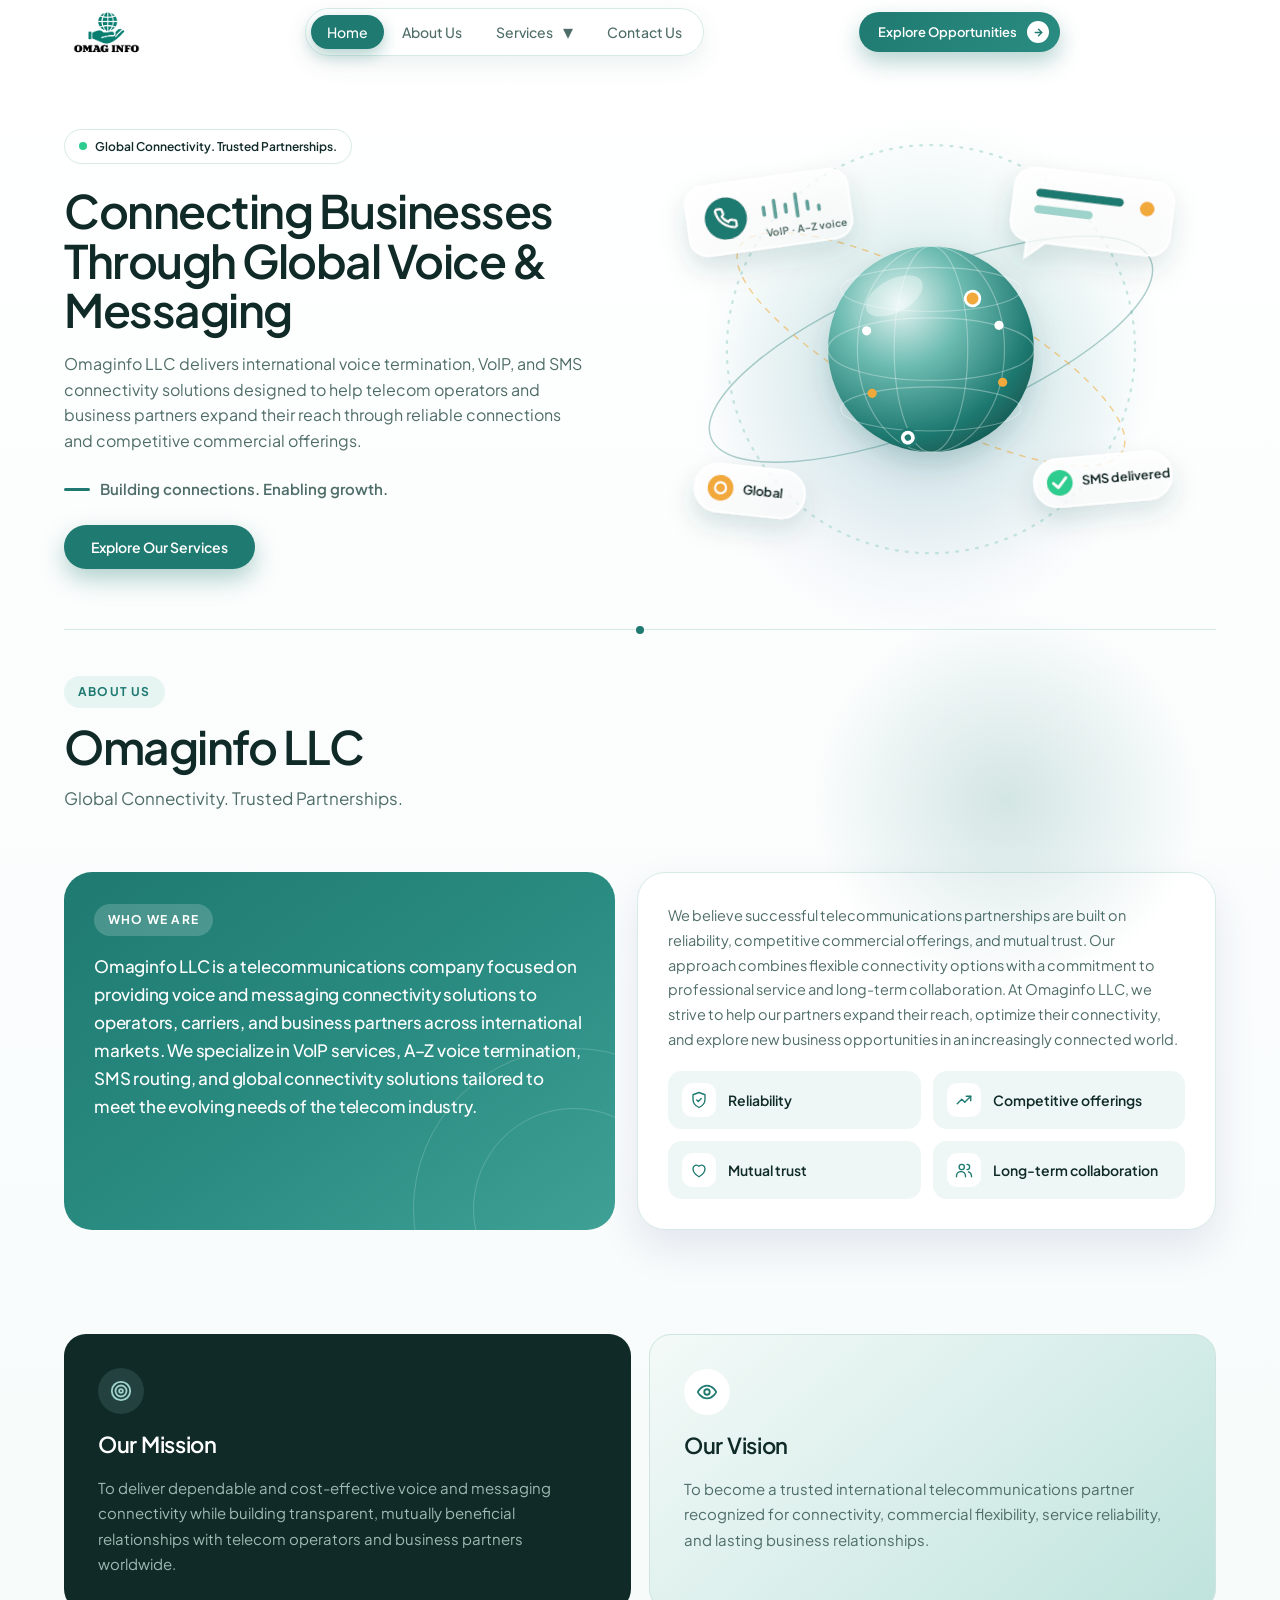
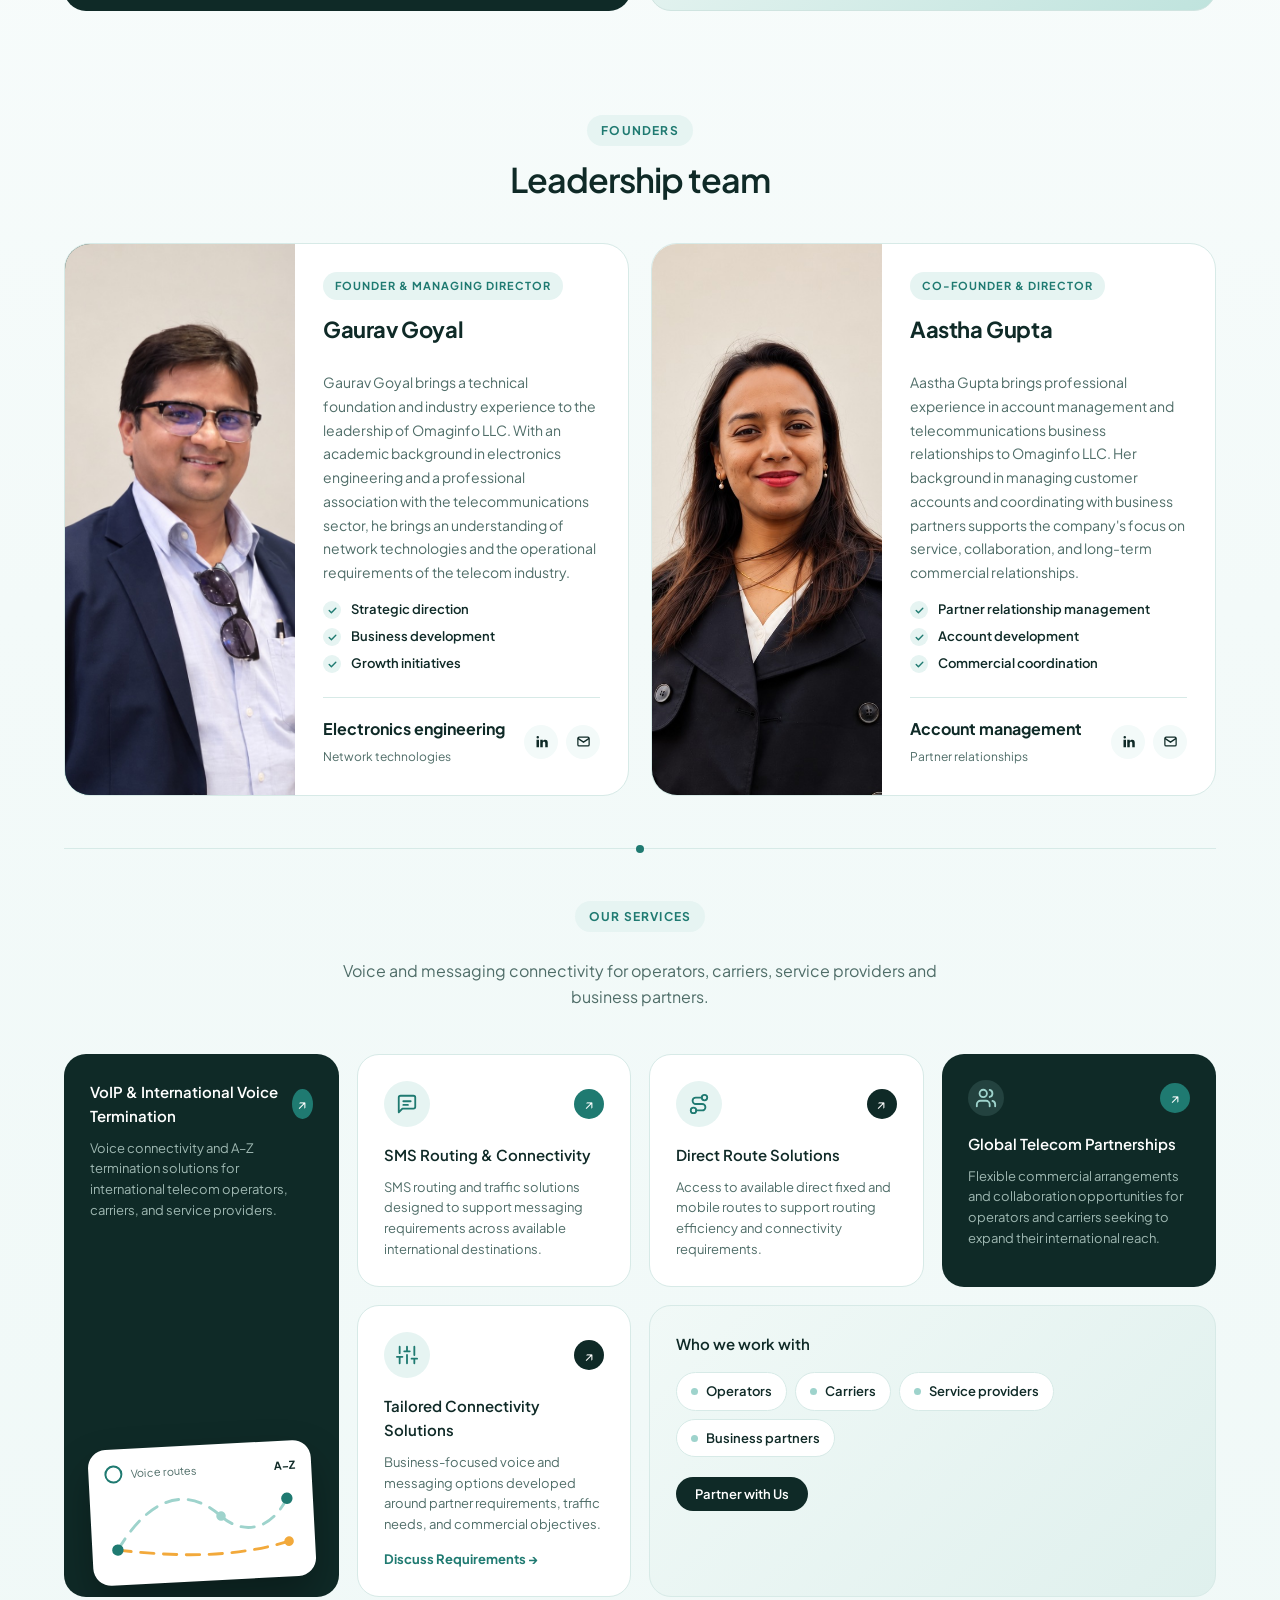
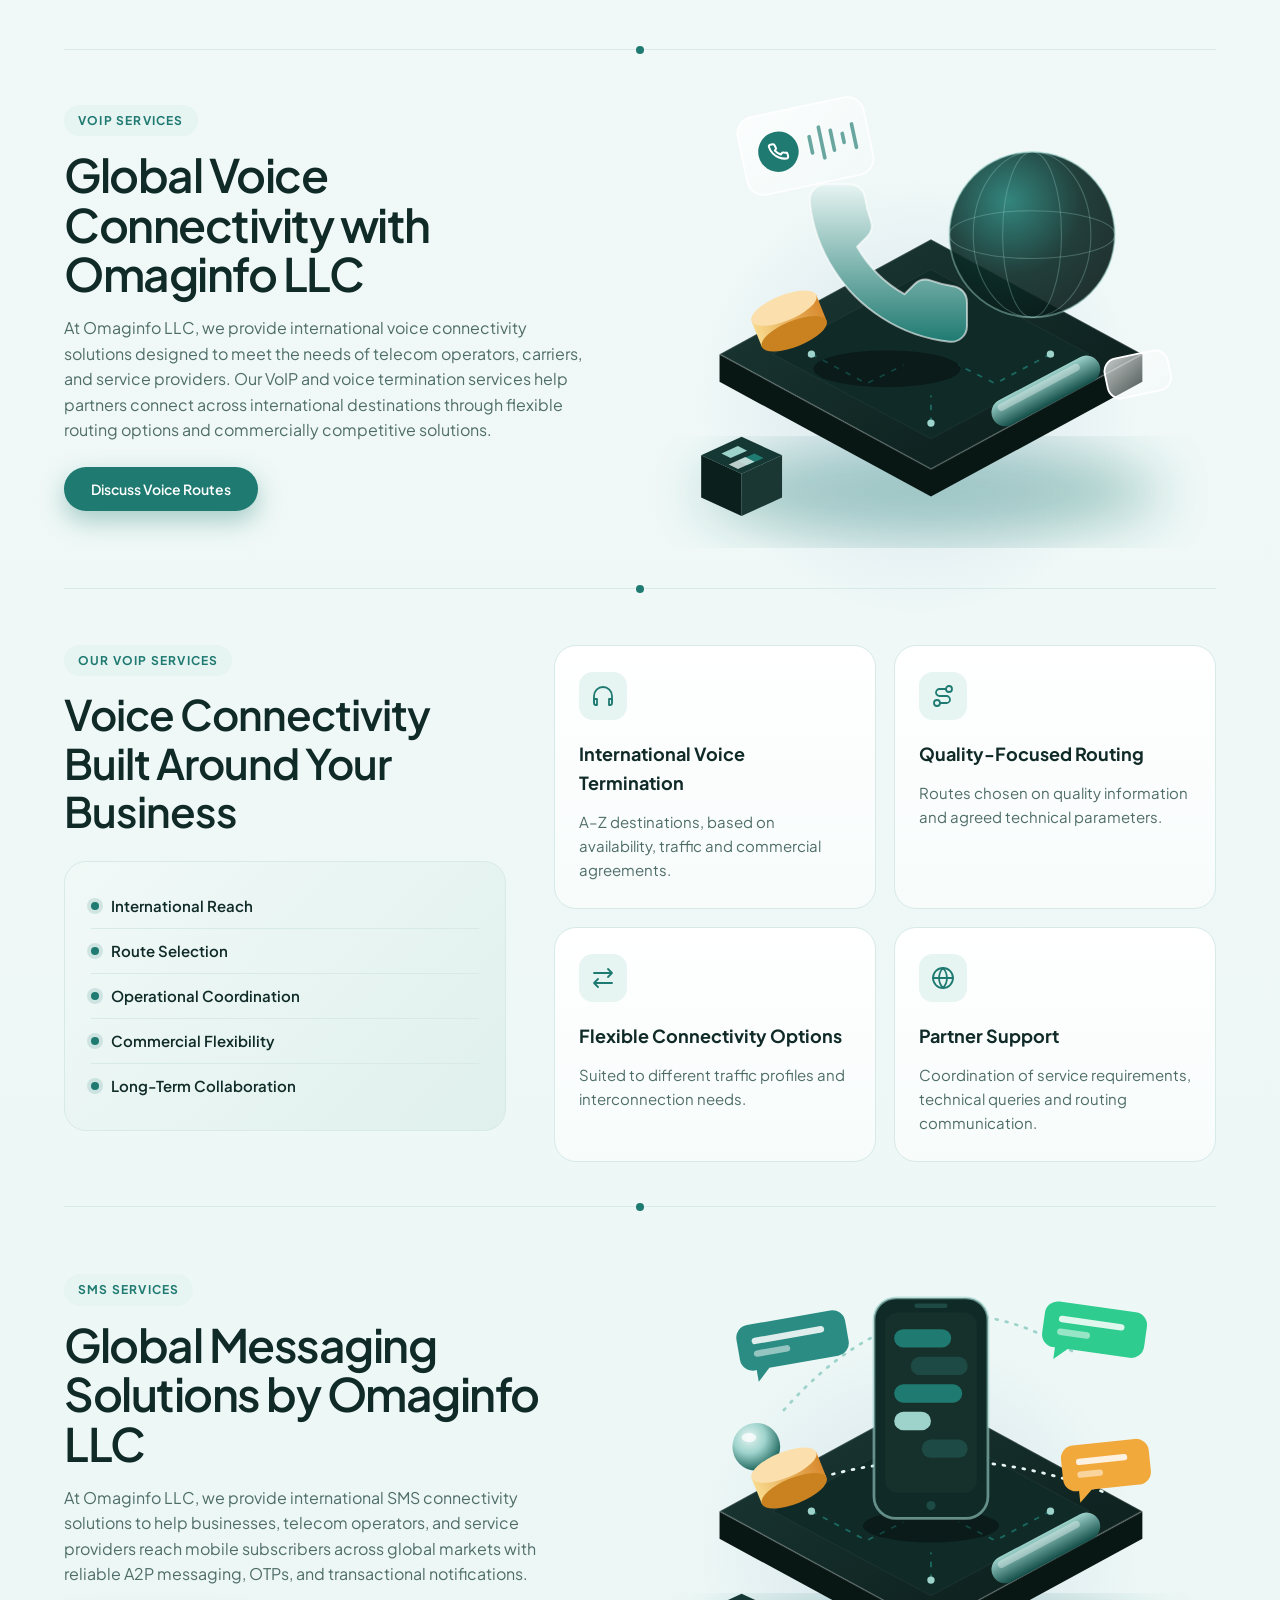
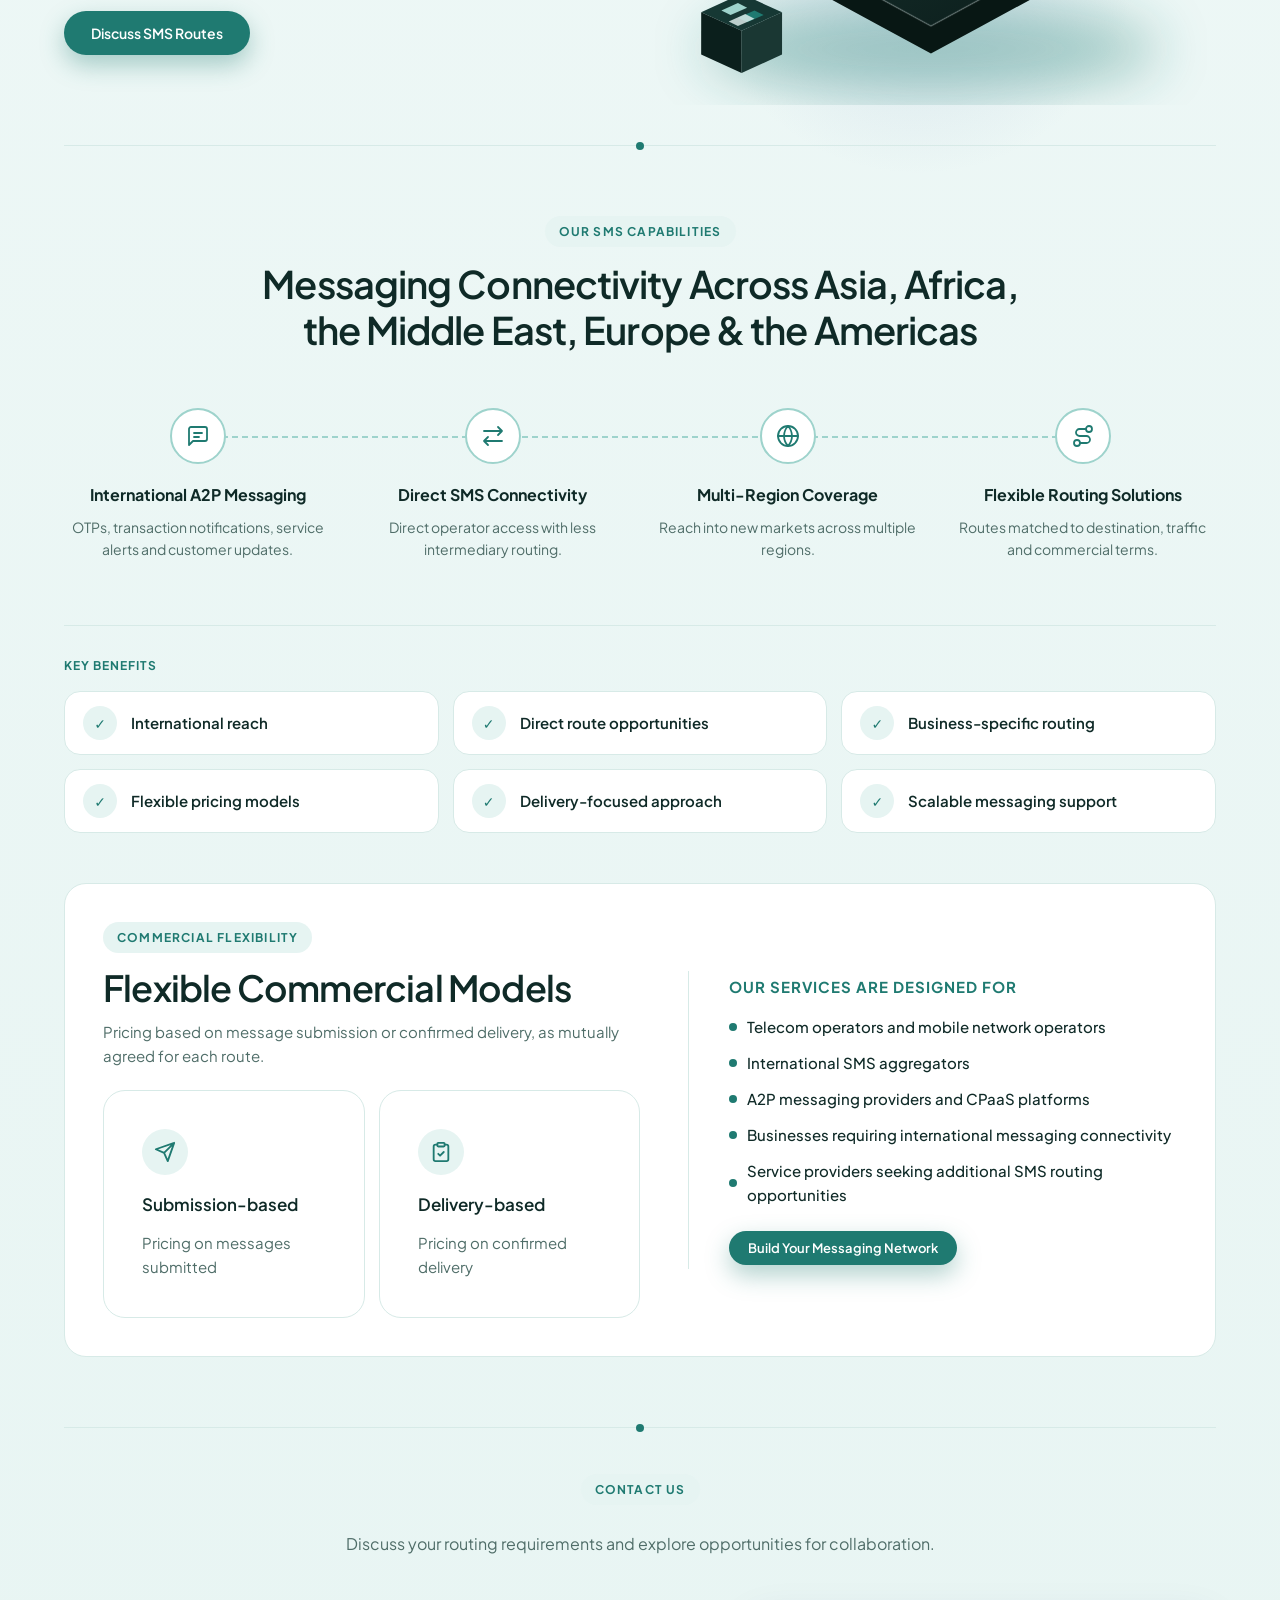
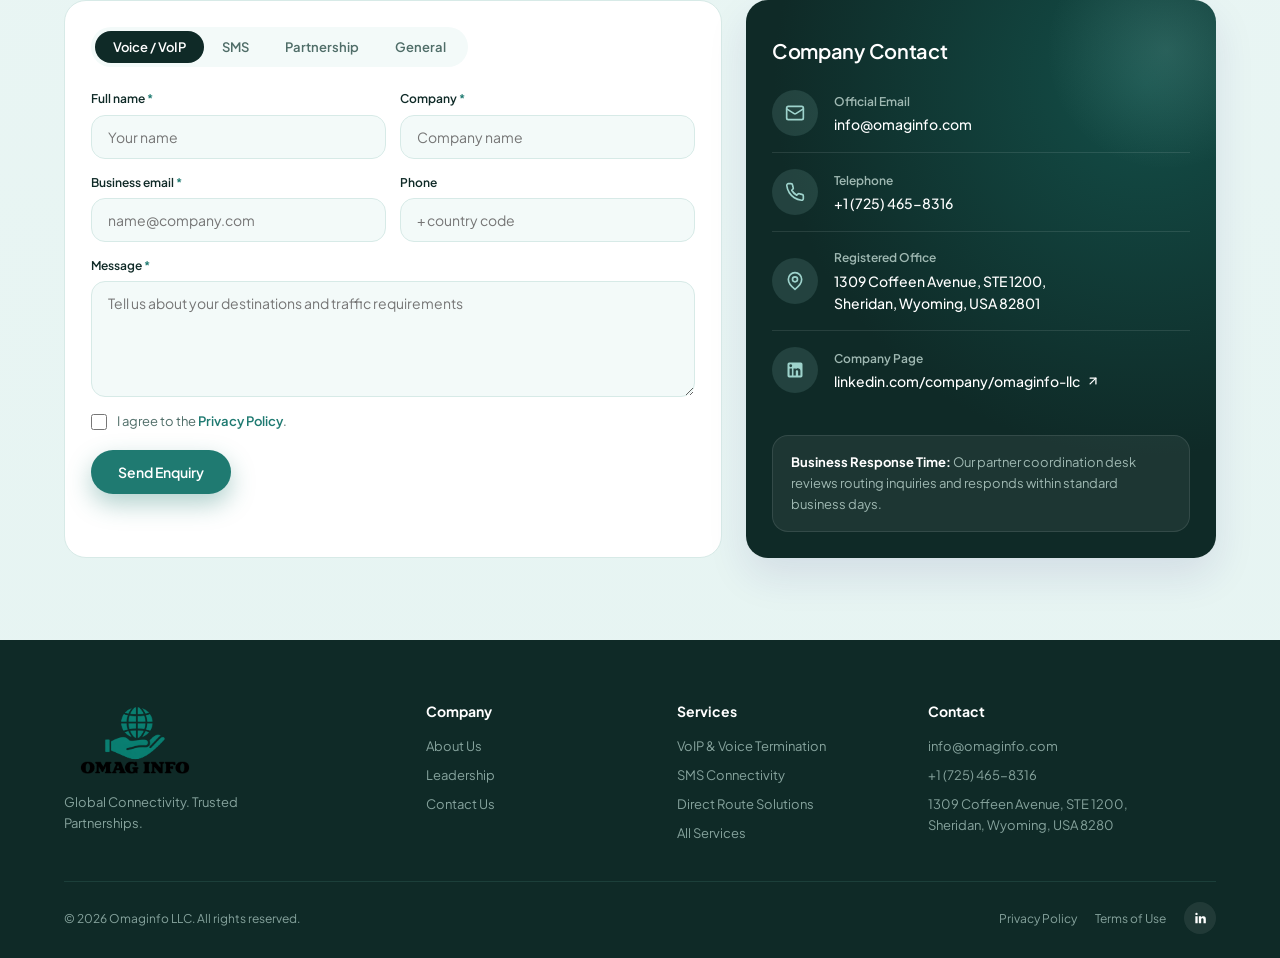
==== commit f31b9056: "add center alignment for founder image in founder card" ====
--- a/final_draft/Project1_Model1 - Copy/index.html
+++ b/final_draft/Project1_Model1 - Copy/index.html
@@ -297,7 +297,7 @@
           <article class="founder-card reveal">
             <div class="fc-photo fc-dark">
               <img src="assets/images/gaurav-goyal.jpg" alt="Gaurav Goyal - Founder &amp; Managing Director"
-                loading="lazy" />
+                class="fc-center" loading="lazy" />
             </div>
             <div class="fc-body">
               <span class="role">Founder &amp; Managing Director</span>
--- a/final_draft/Project1_Model1 - Copy/assets/css/style.css
+++ b/final_draft/Project1_Model1 - Copy/assets/css/style.css
@@ -241,6 +241,8 @@
 .fc-photo { position: relative; min-height: 300px; overflow: hidden; }
 .fc-photo img { position: absolute; inset: 0; width: 100%; height: 100%; object-fit: cover; object-position: center top; transition: transform .6s cubic-bezier(.2,.8,.2,1); }
 .founder-card:hover .fc-photo img { transform: scale(1.05); }
+/* subject sits right of centre in the source photo; scale + shift to centre the face */
+.fc-photo img.fc-center { transform-origin: 50% 0; scale: 1.3; translate: -11.7% 0; }
 .fc-photo svg { position: absolute; inset: 0; width: 100%; height: 100%; transition: transform .6s; }
 .founder-card:hover .fc-photo svg { transform: scale(1.06); }
 .fc-dark { background: linear-gradient(160deg, #134E48, #1F7A71); }
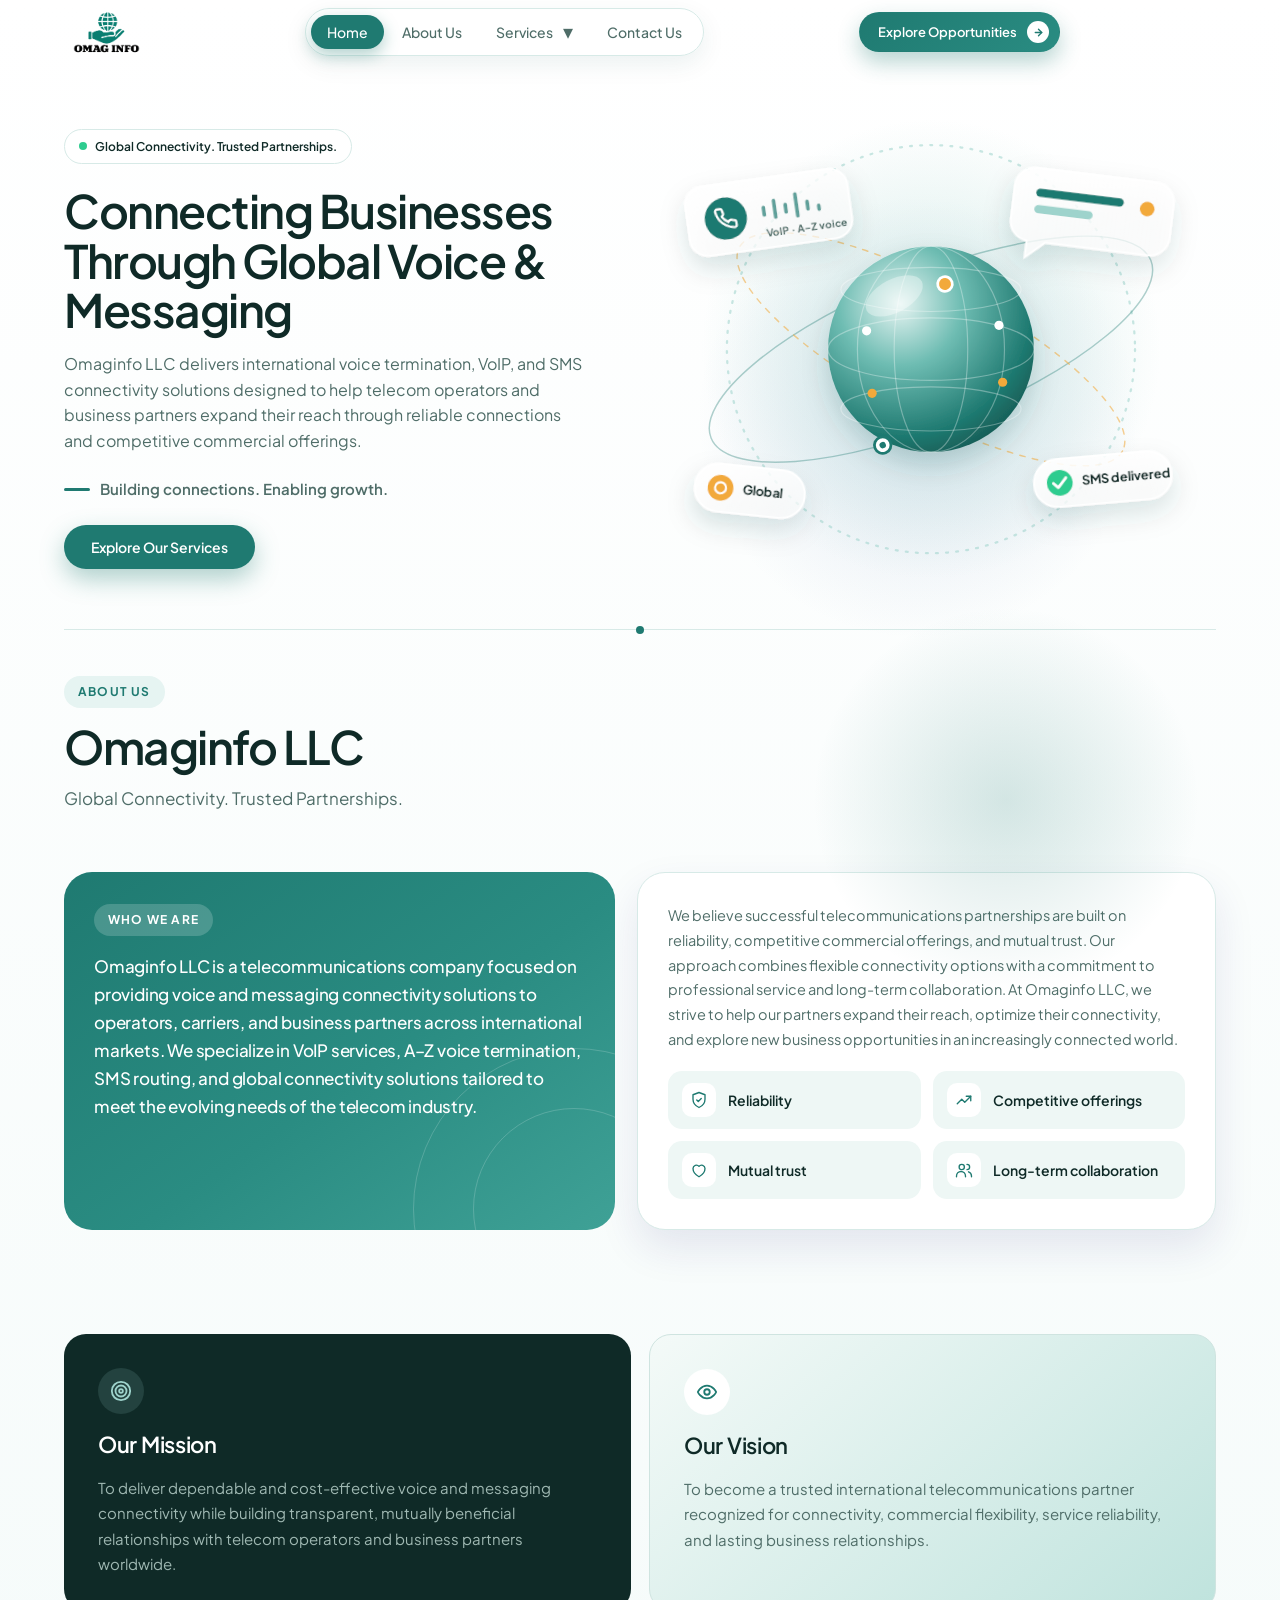
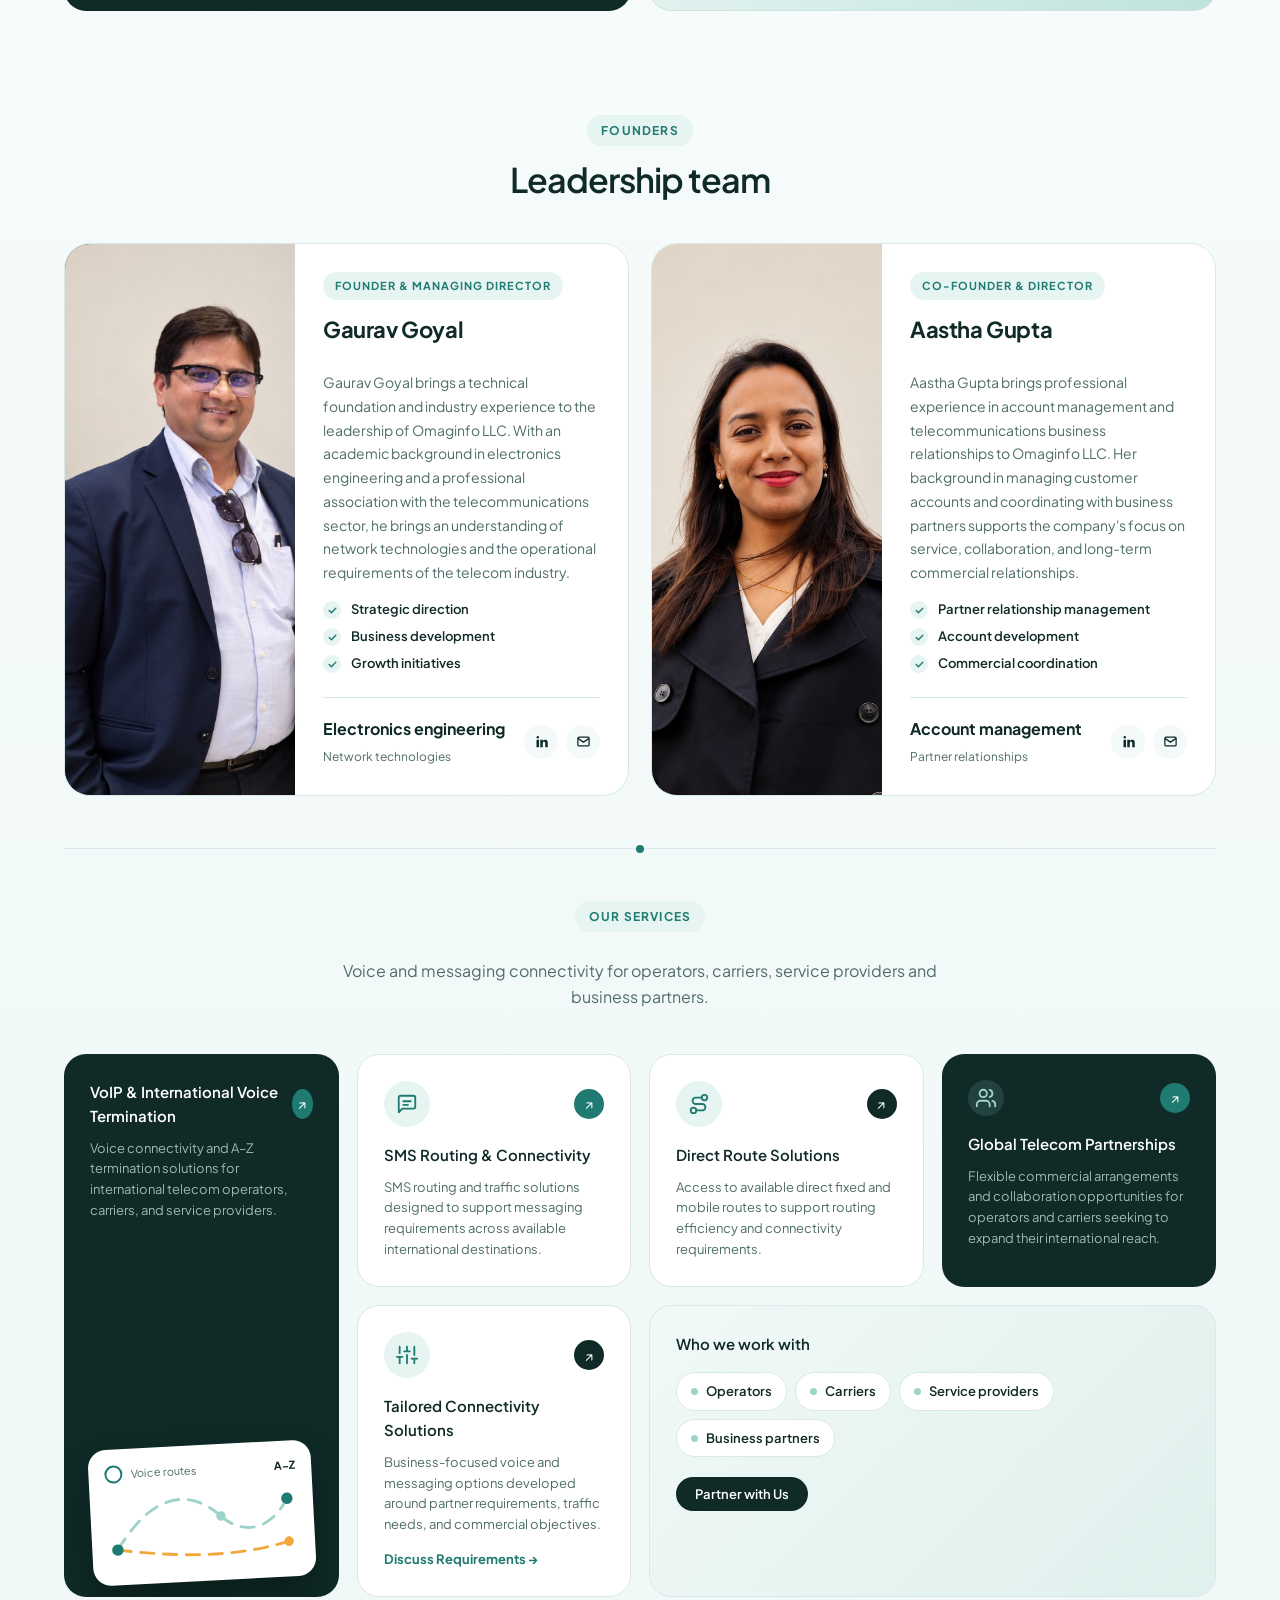
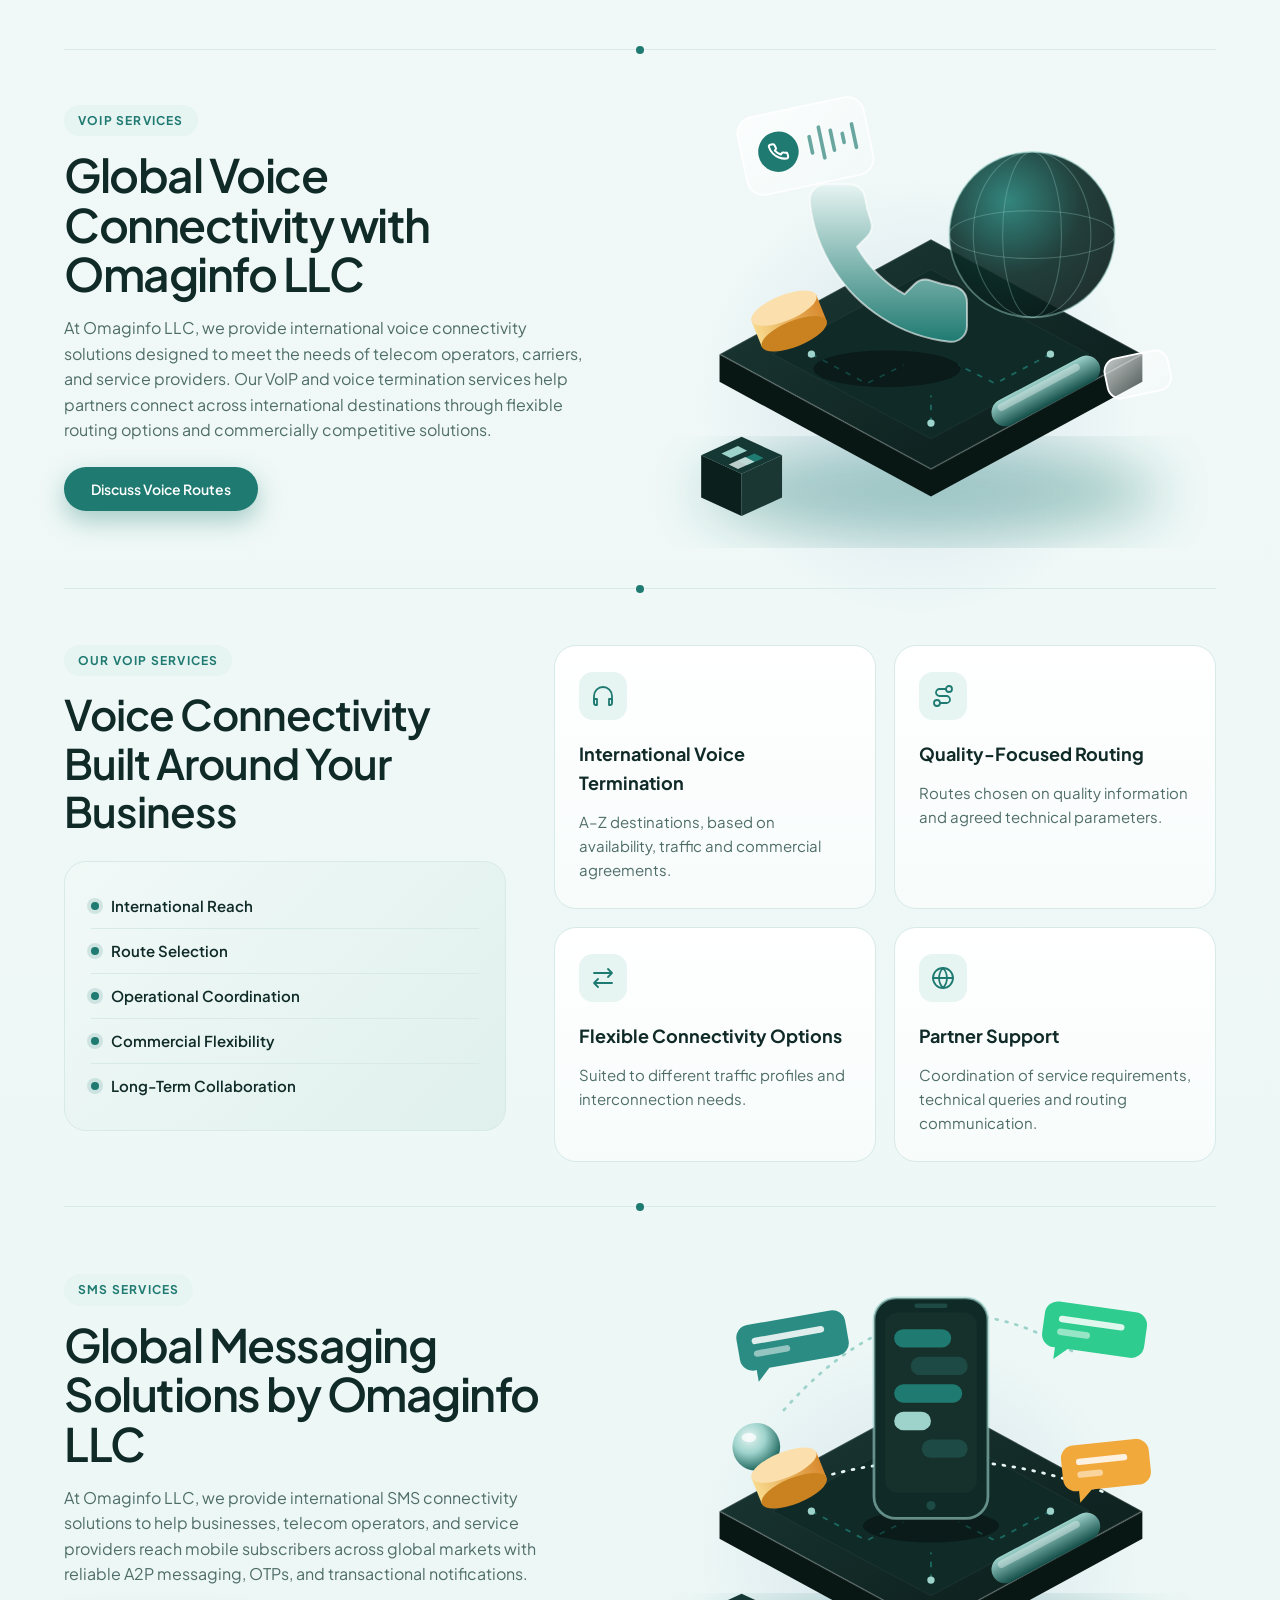
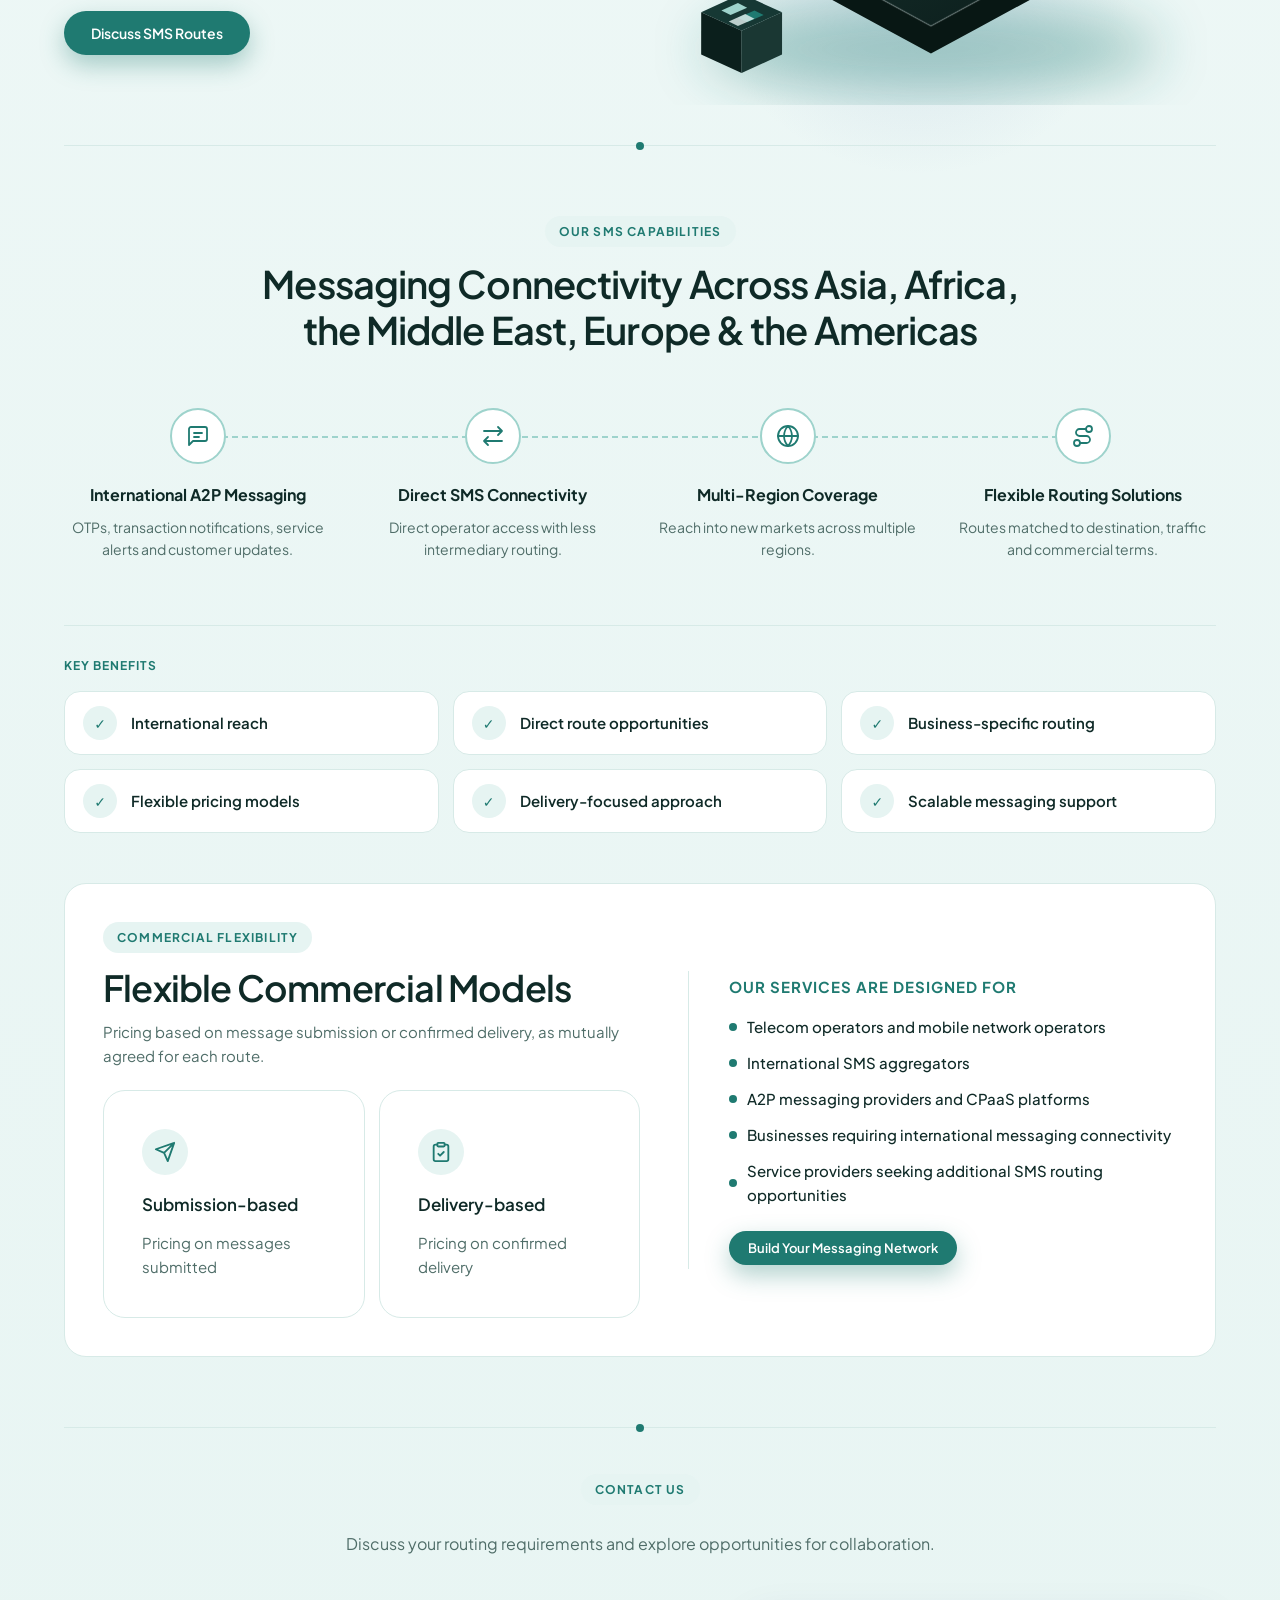
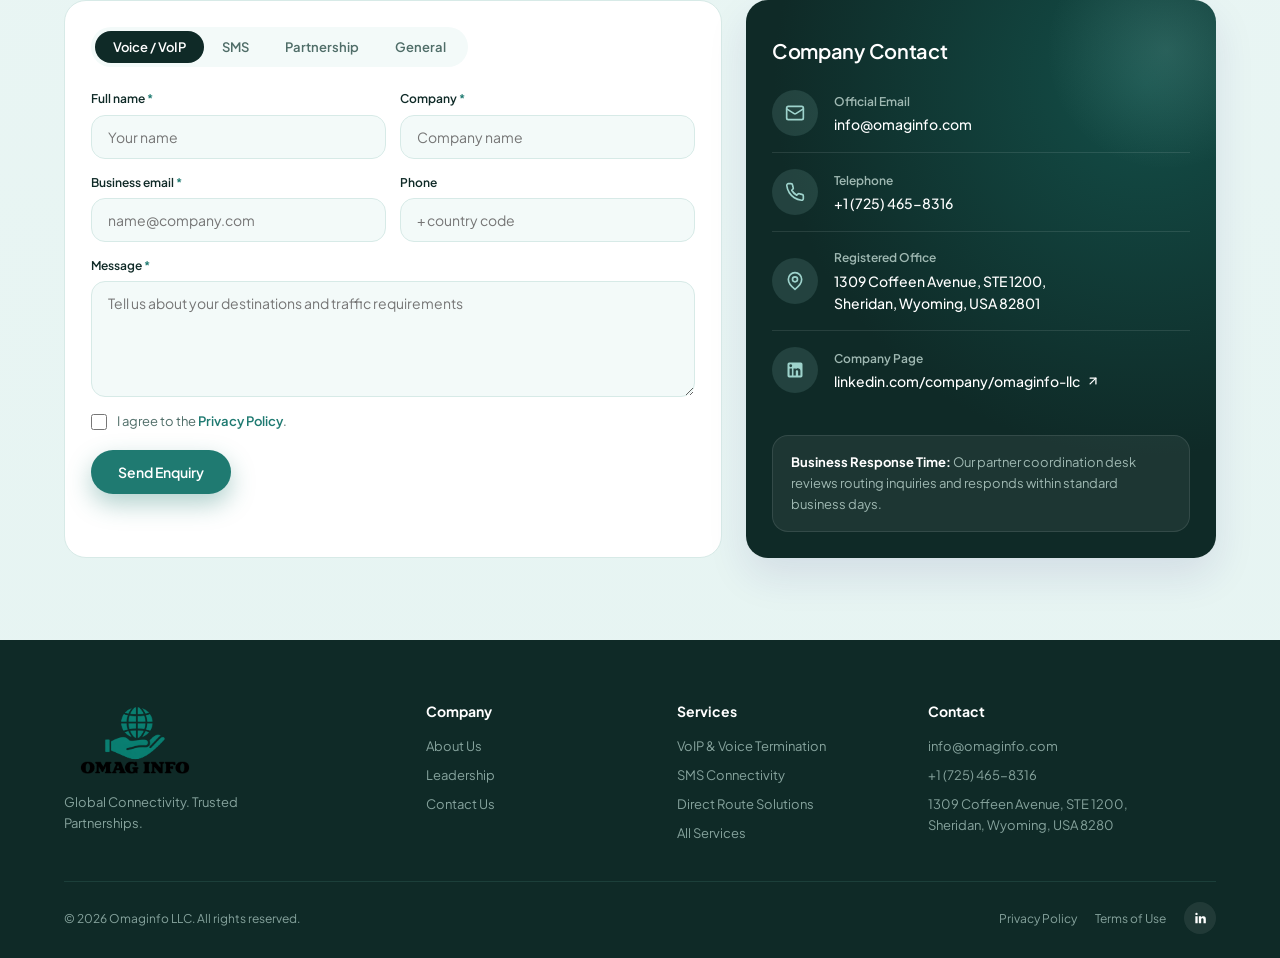
==== commit b84db1d9: "Revert "add center alignment for founder image in founder card" This reverts commit f31b9056c0d25e14" ====
--- a/final_draft/Project1_Model1 - Copy/index.html
+++ b/final_draft/Project1_Model1 - Copy/index.html
@@ -297,7 +297,7 @@
           <article class="founder-card reveal">
             <div class="fc-photo fc-dark">
               <img src="assets/images/gaurav-goyal.jpg" alt="Gaurav Goyal - Founder &amp; Managing Director"
-                class="fc-center" loading="lazy" />
+                loading="lazy" />
             </div>
             <div class="fc-body">
               <span class="role">Founder &amp; Managing Director</span>
--- a/final_draft/Project1_Model1 - Copy/assets/css/style.css
+++ b/final_draft/Project1_Model1 - Copy/assets/css/style.css
@@ -241,8 +241,6 @@
 .fc-photo { position: relative; min-height: 300px; overflow: hidden; }
 .fc-photo img { position: absolute; inset: 0; width: 100%; height: 100%; object-fit: cover; object-position: center top; transition: transform .6s cubic-bezier(.2,.8,.2,1); }
 .founder-card:hover .fc-photo img { transform: scale(1.05); }
-/* subject sits right of centre in the source photo; scale + shift to centre the face */
-.fc-photo img.fc-center { transform-origin: 50% 0; scale: 1.3; translate: -11.7% 0; }
 .fc-photo svg { position: absolute; inset: 0; width: 100%; height: 100%; transition: transform .6s; }
 .founder-card:hover .fc-photo svg { transform: scale(1.06); }
 .fc-dark { background: linear-gradient(160deg, #134E48, #1F7A71); }
